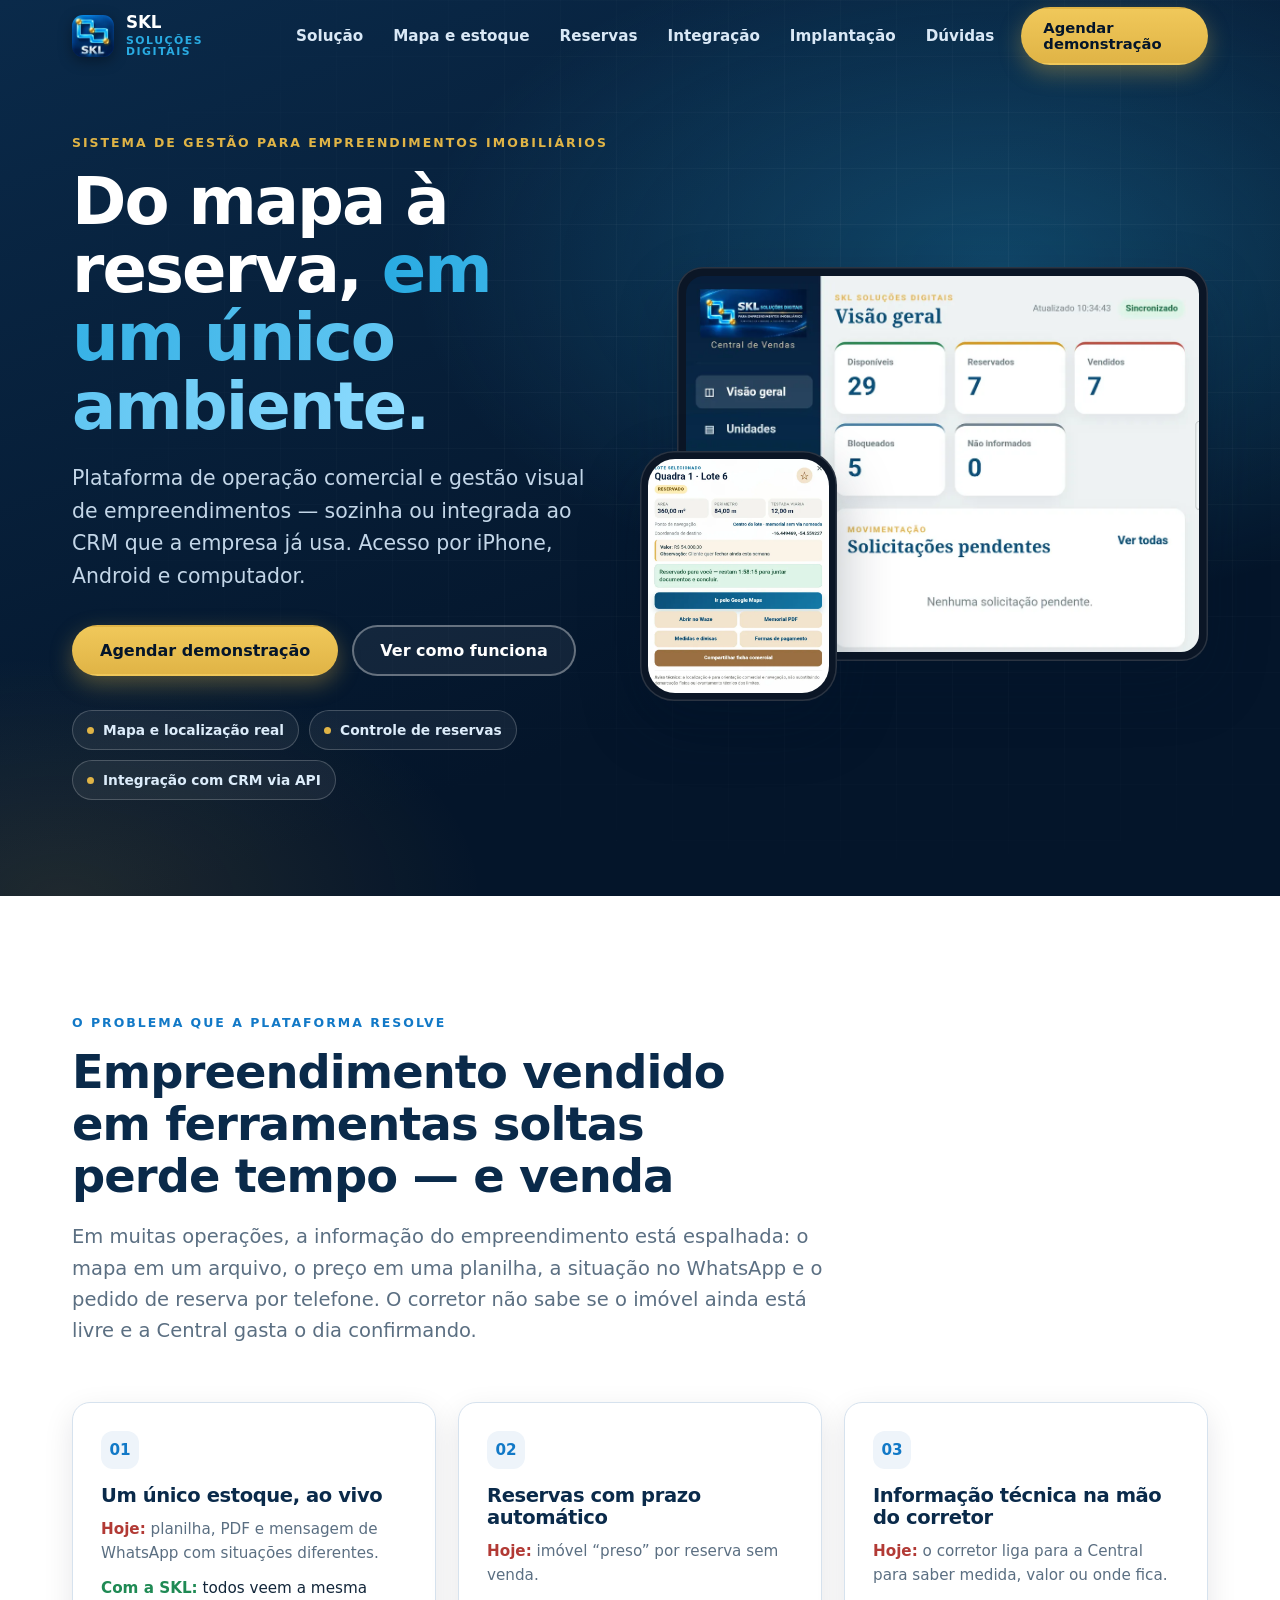
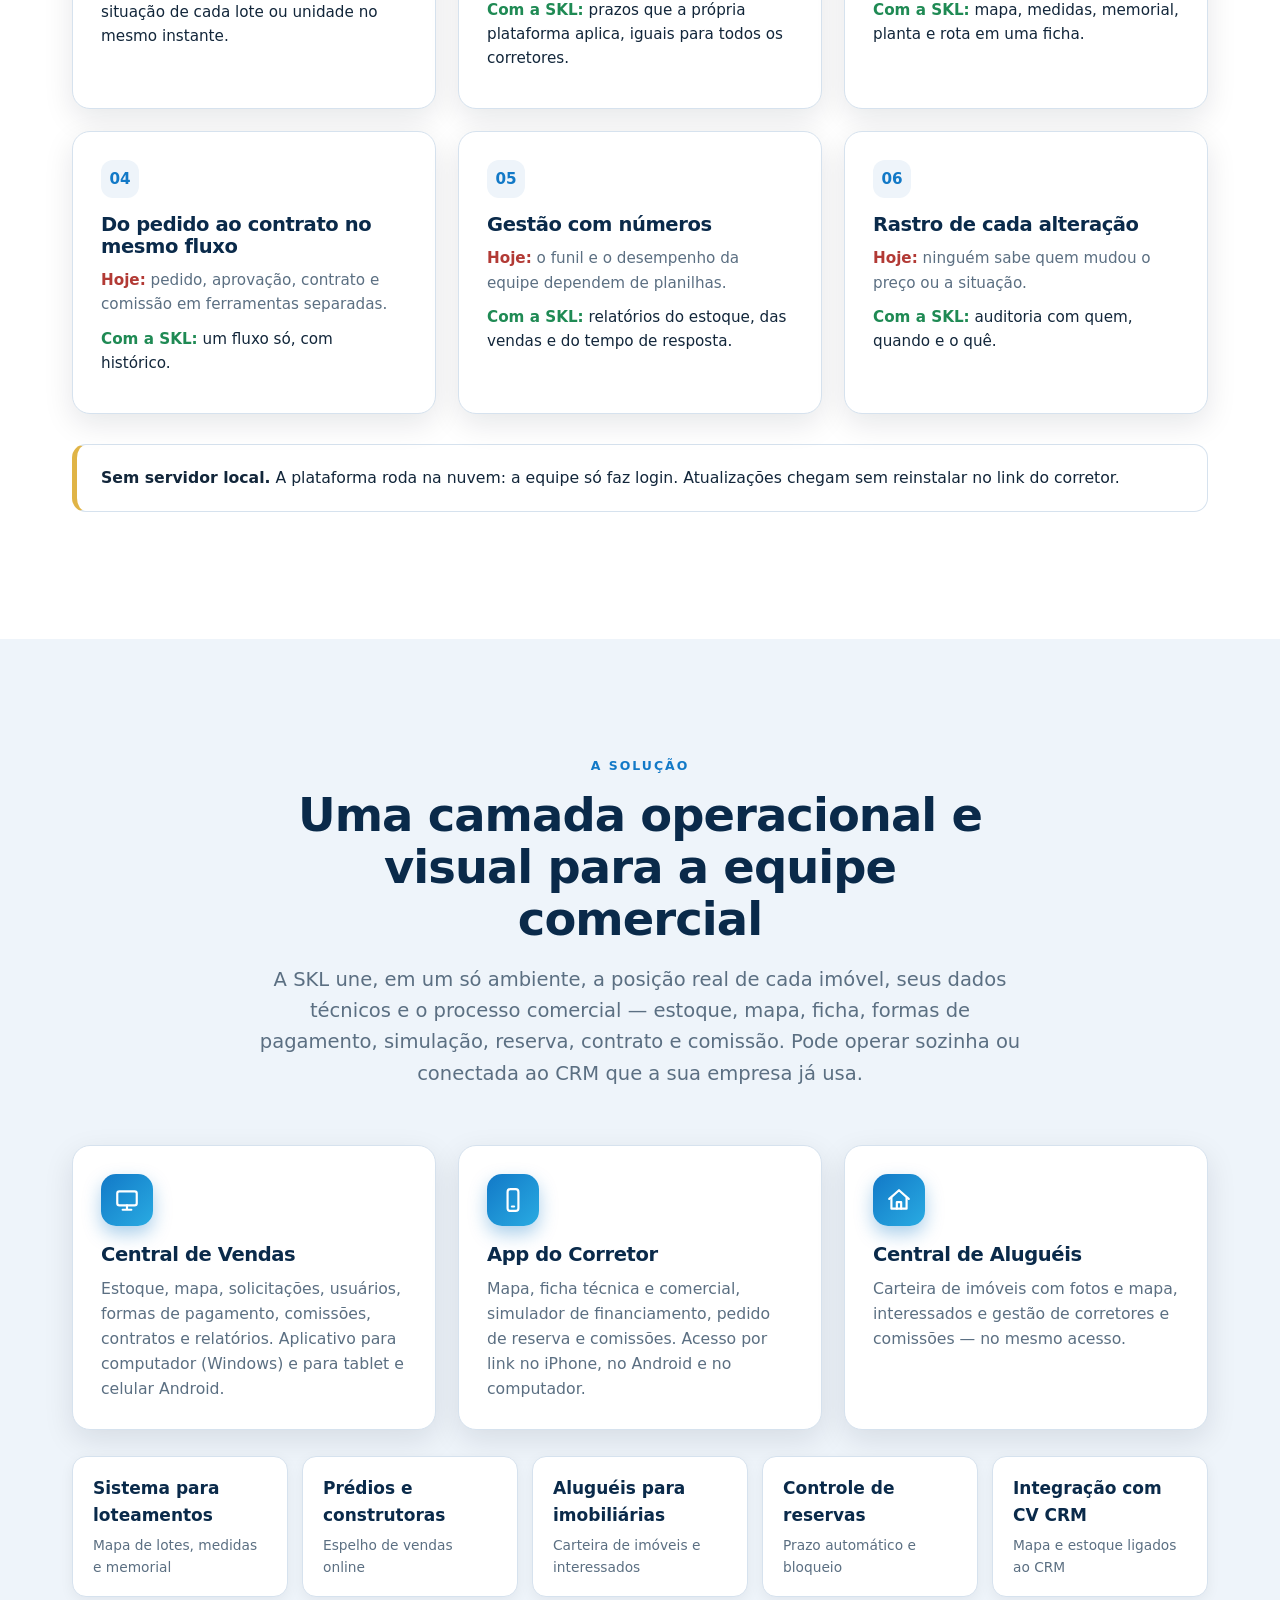
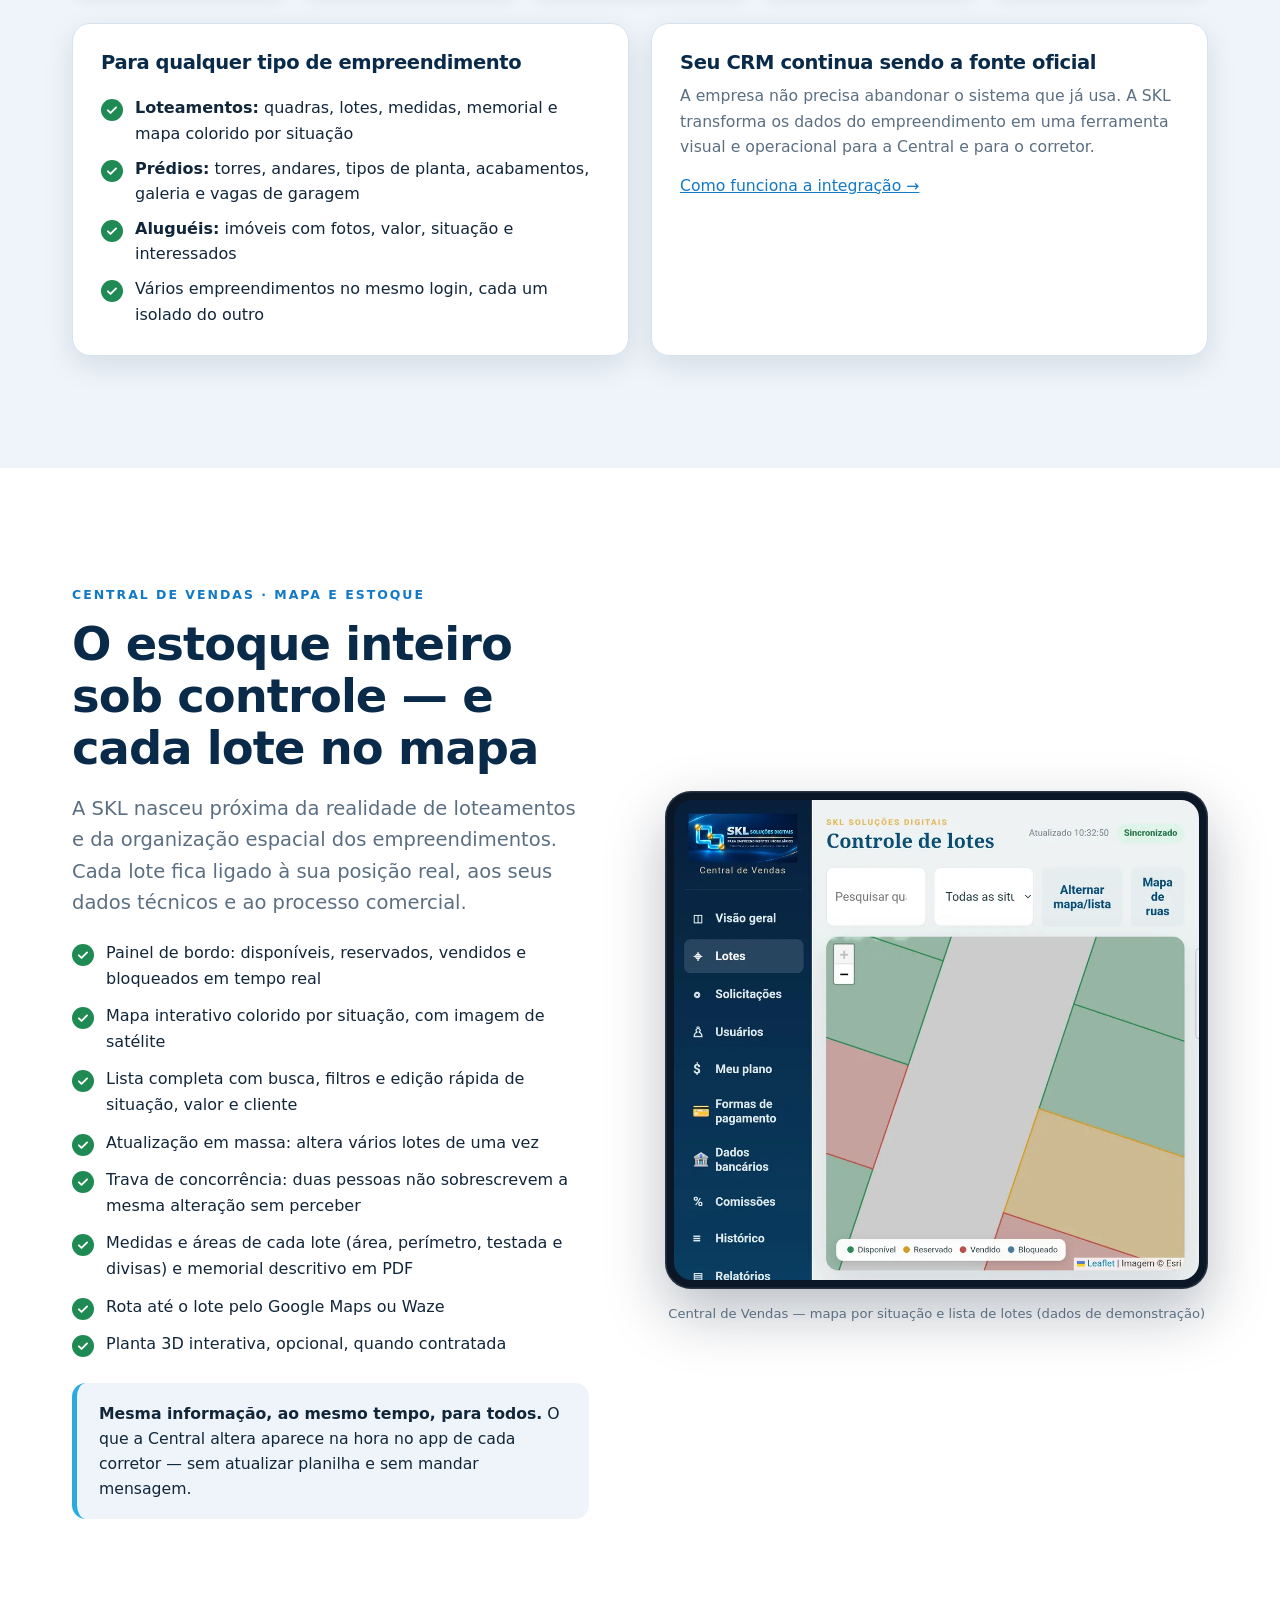
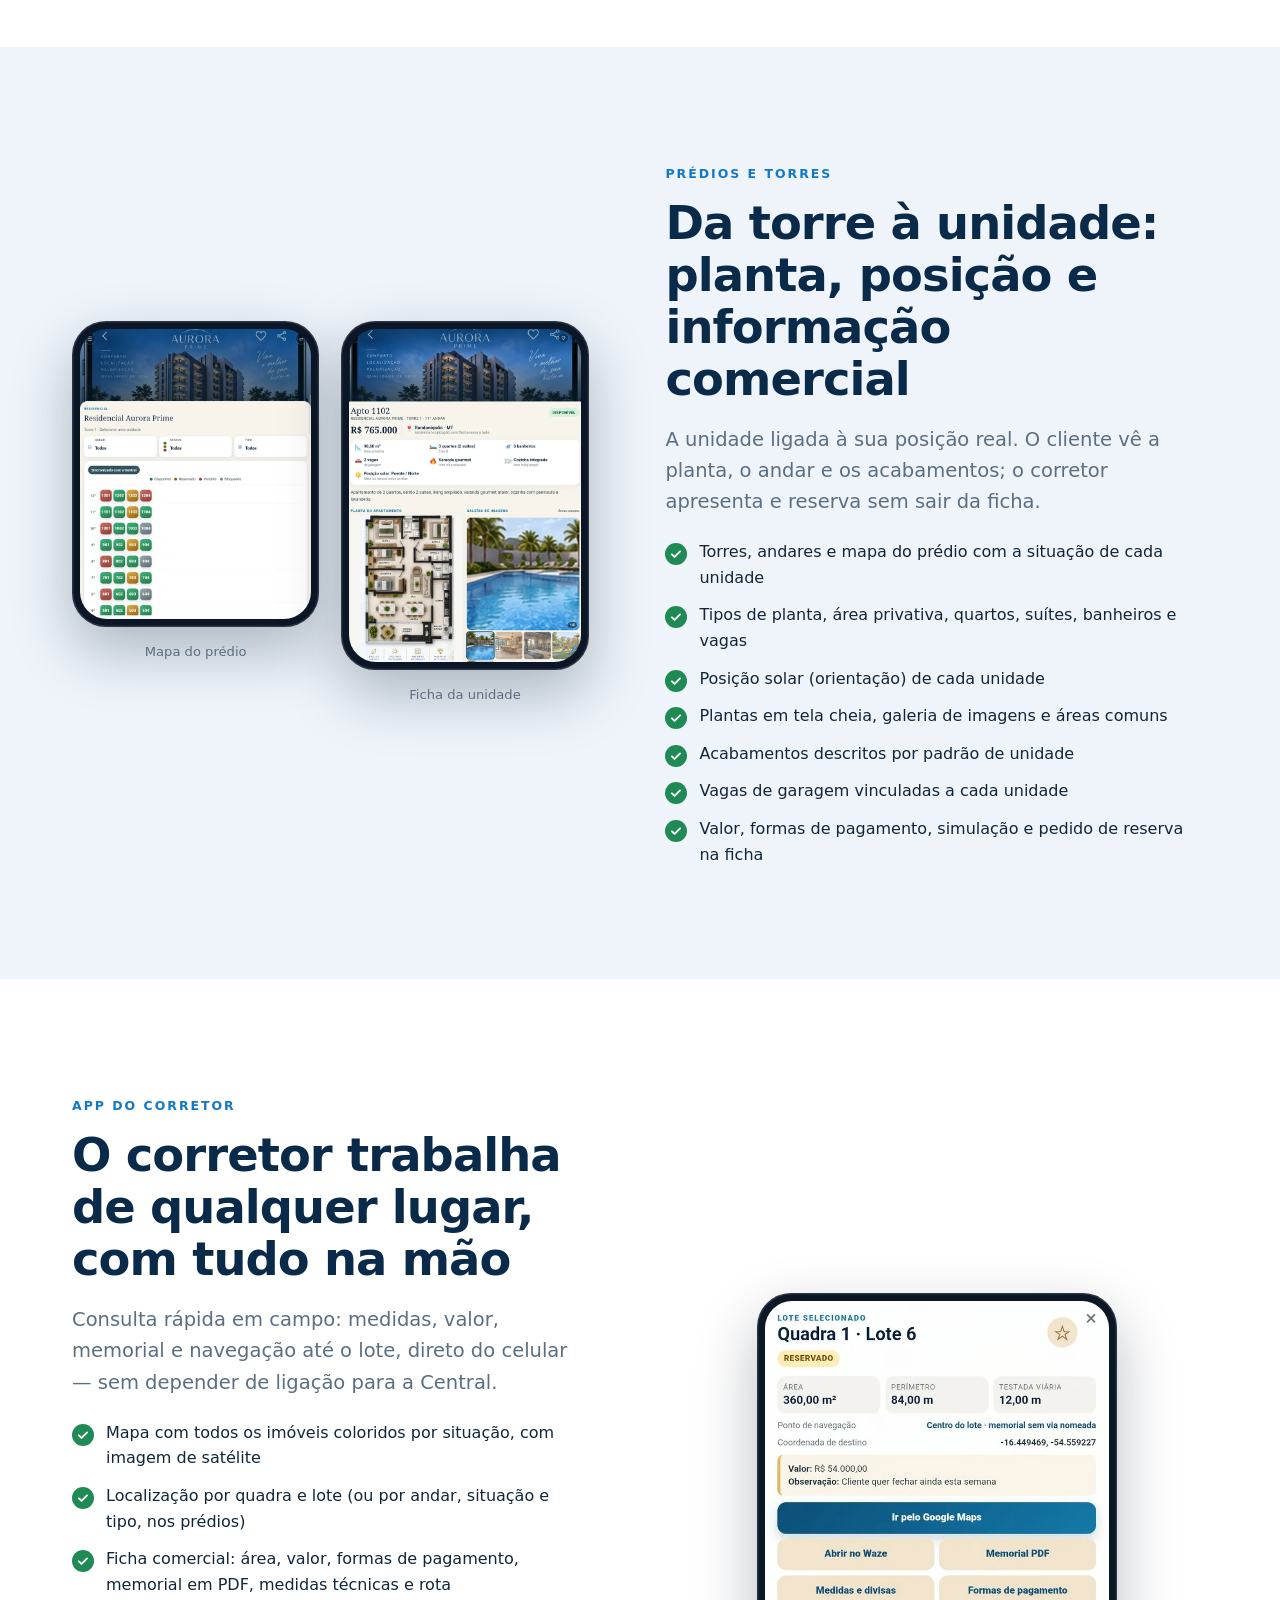
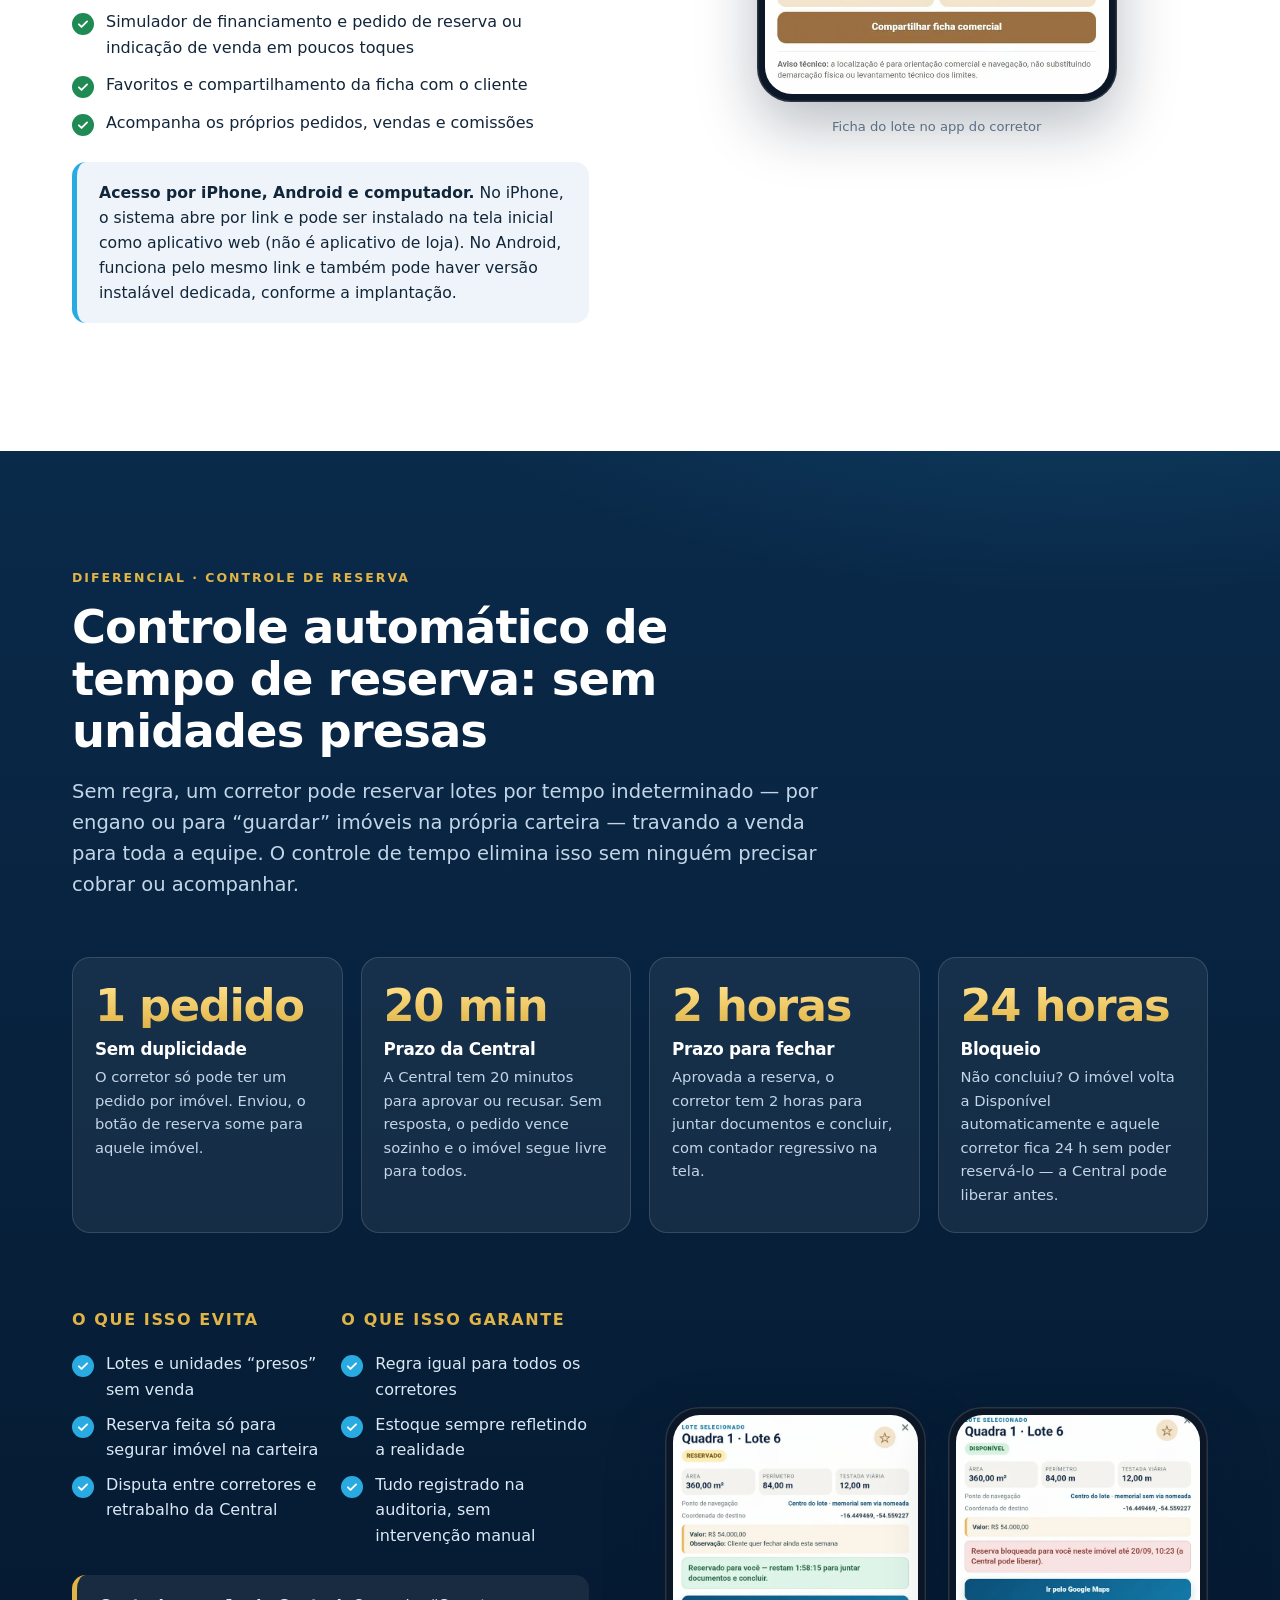
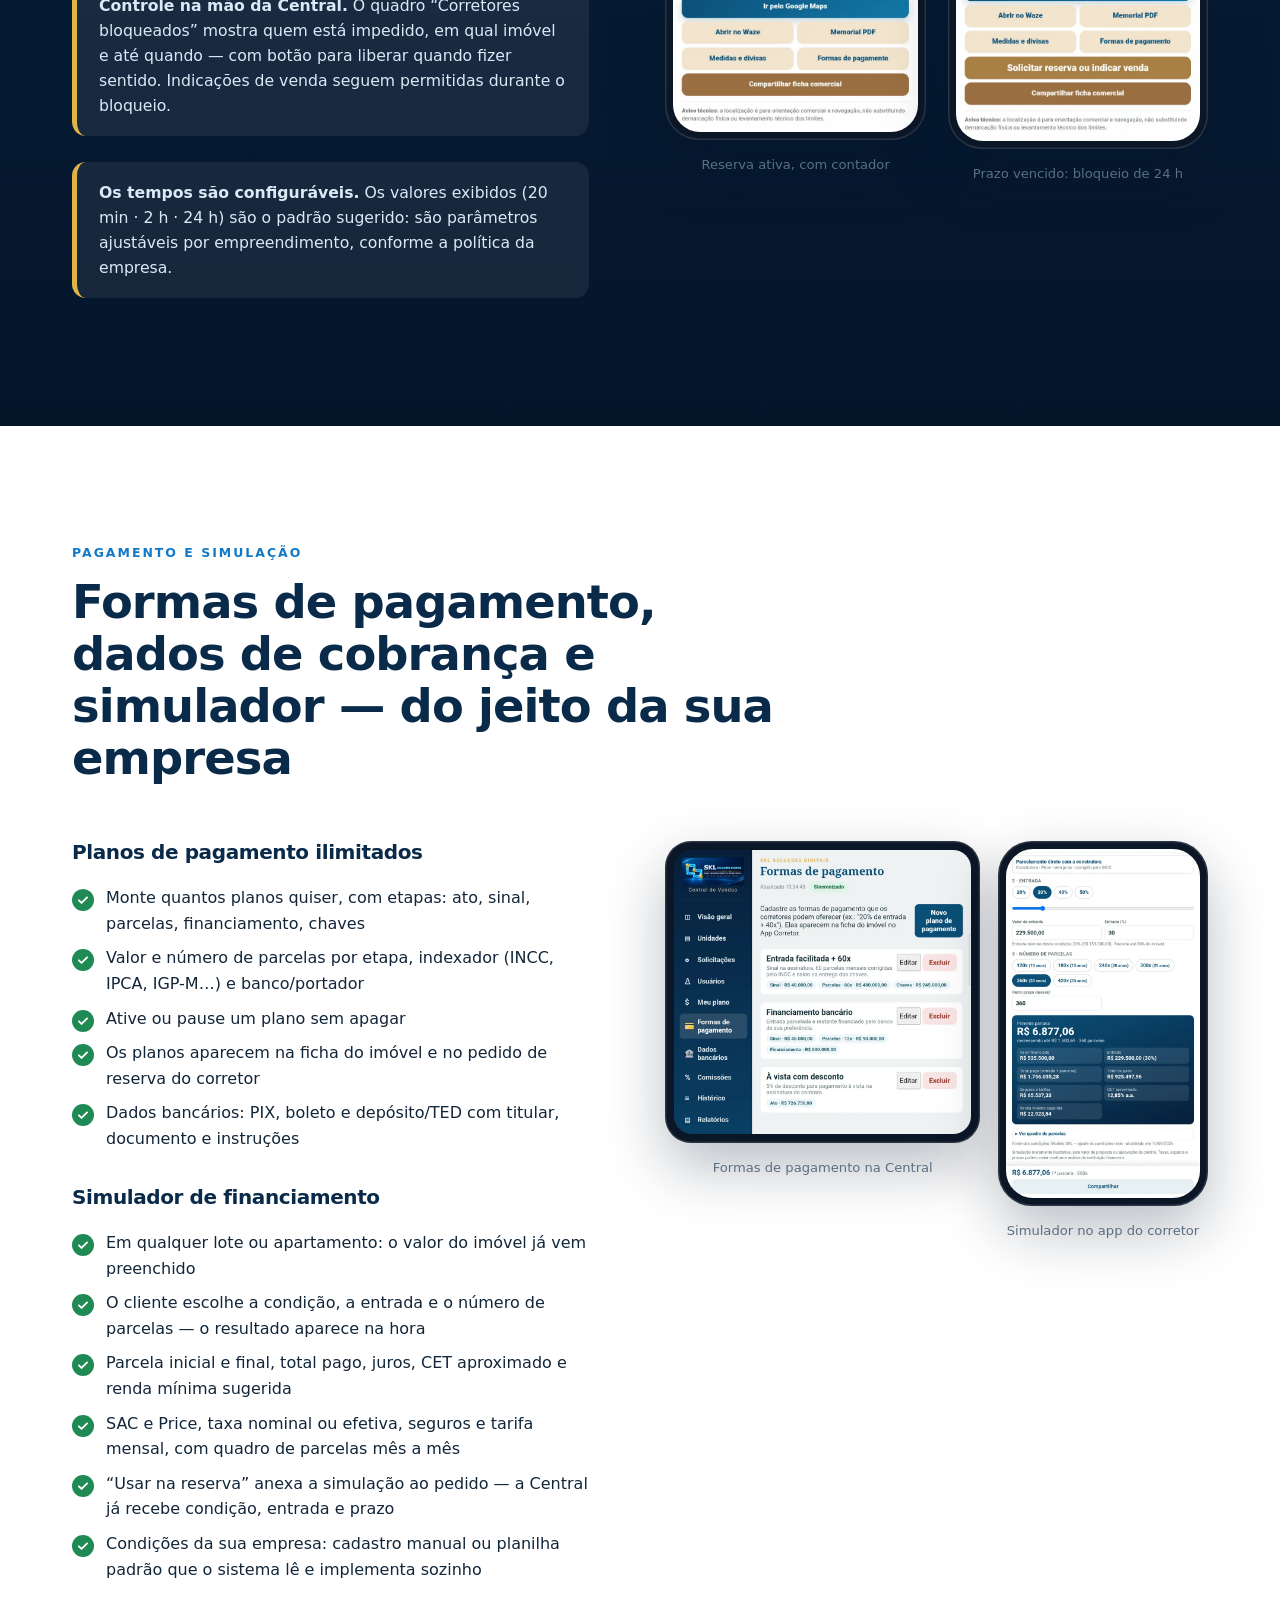
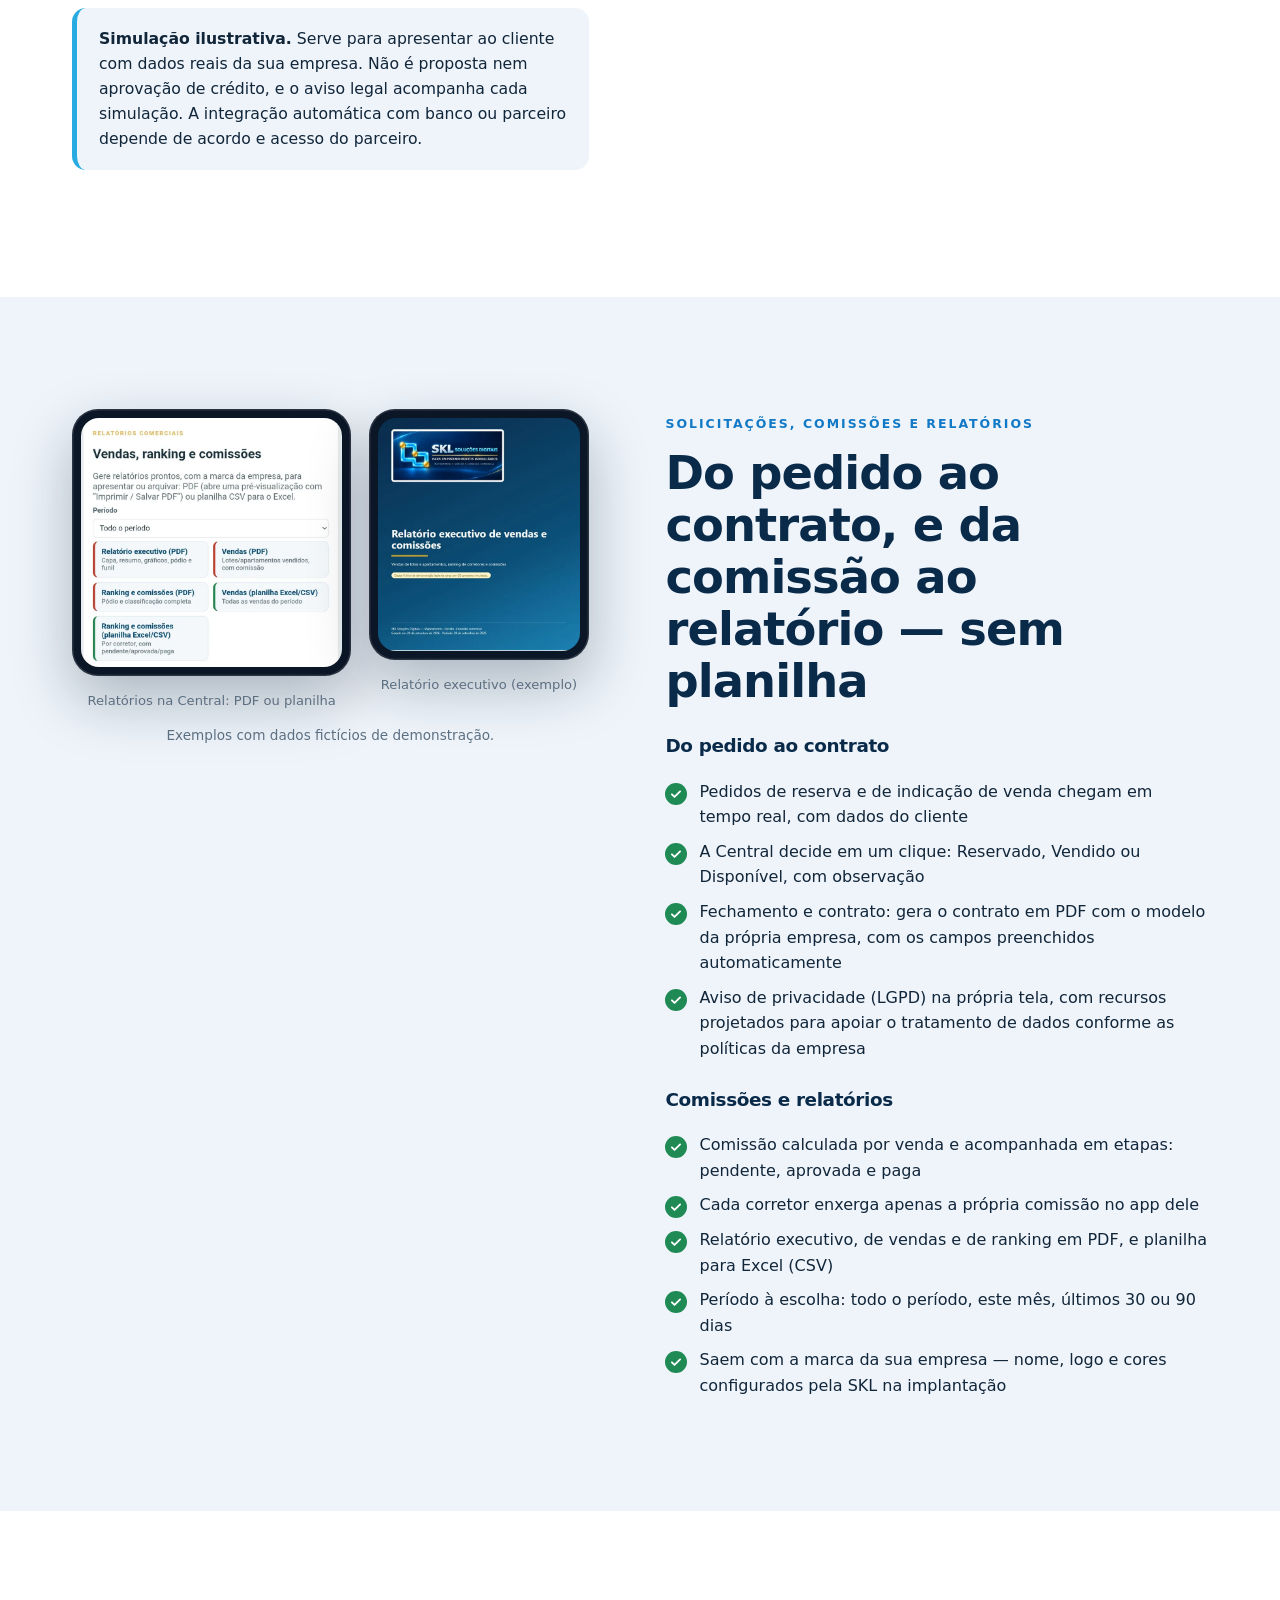
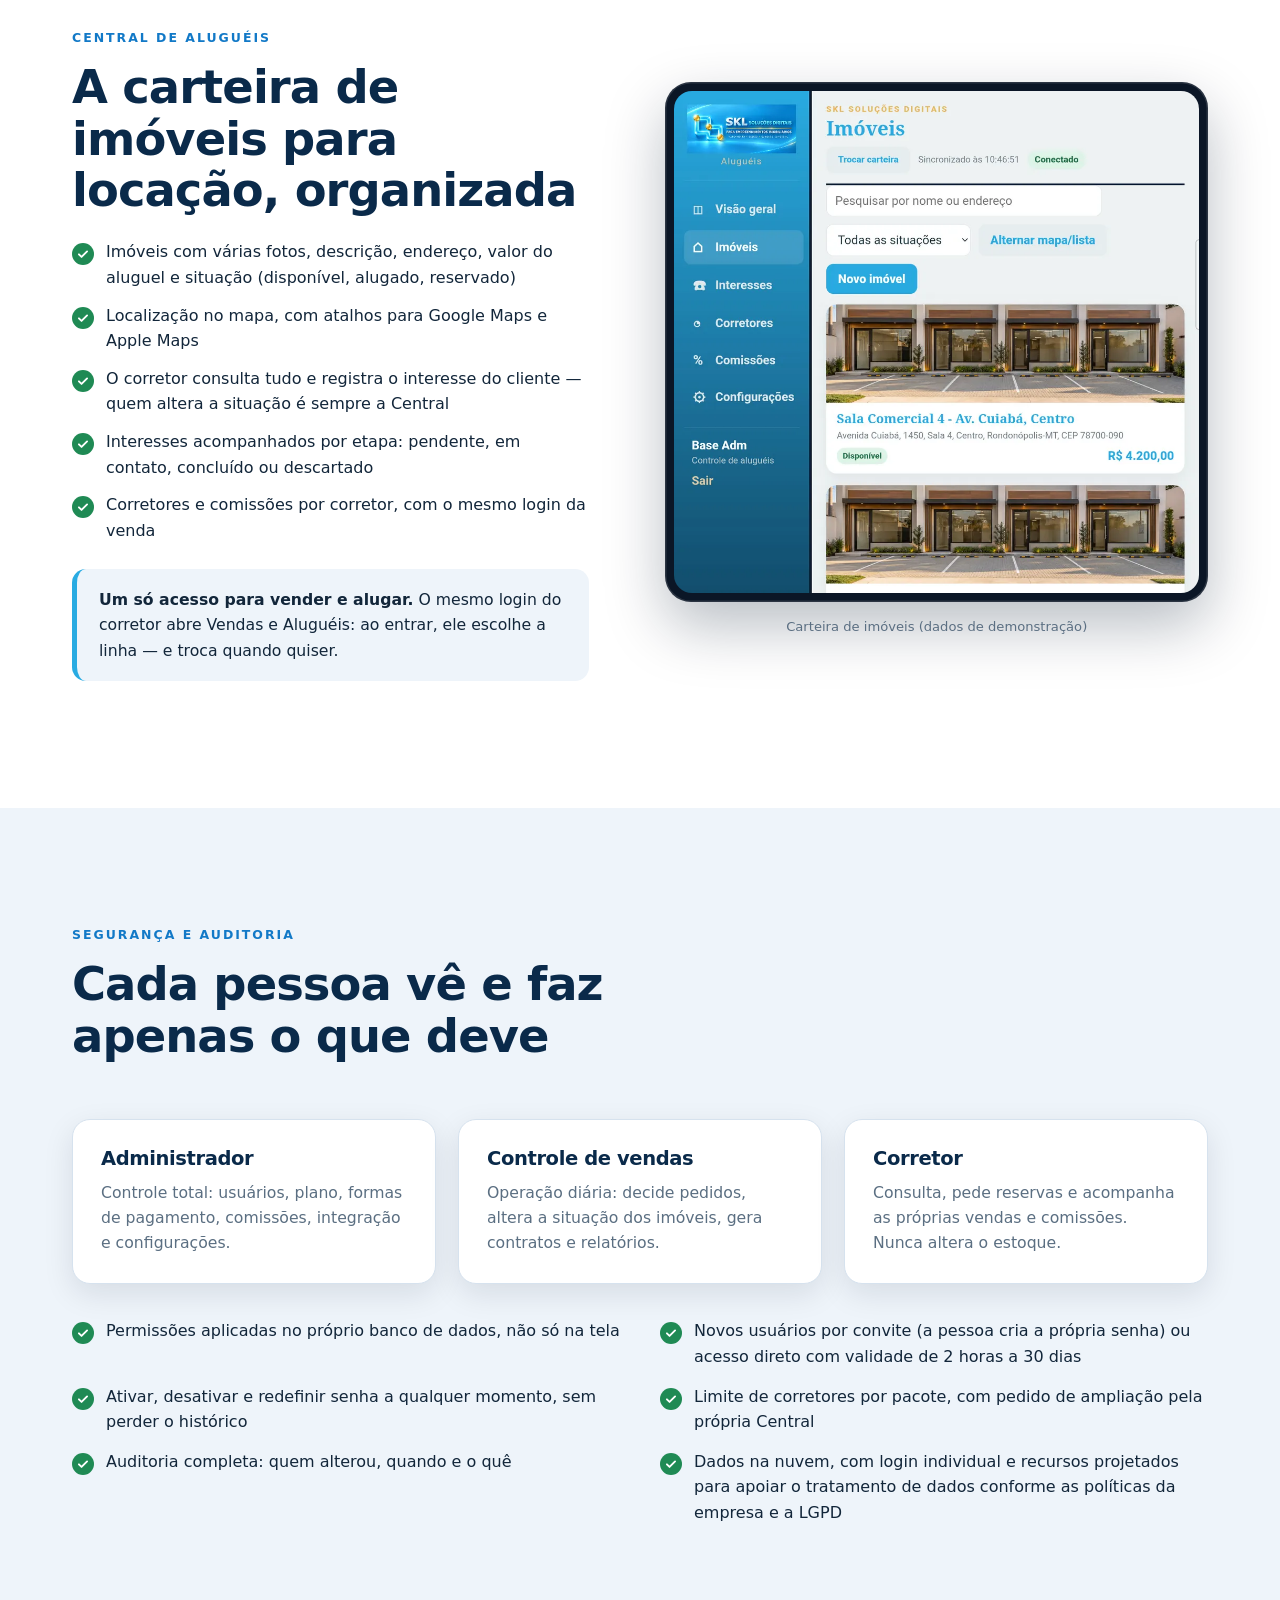
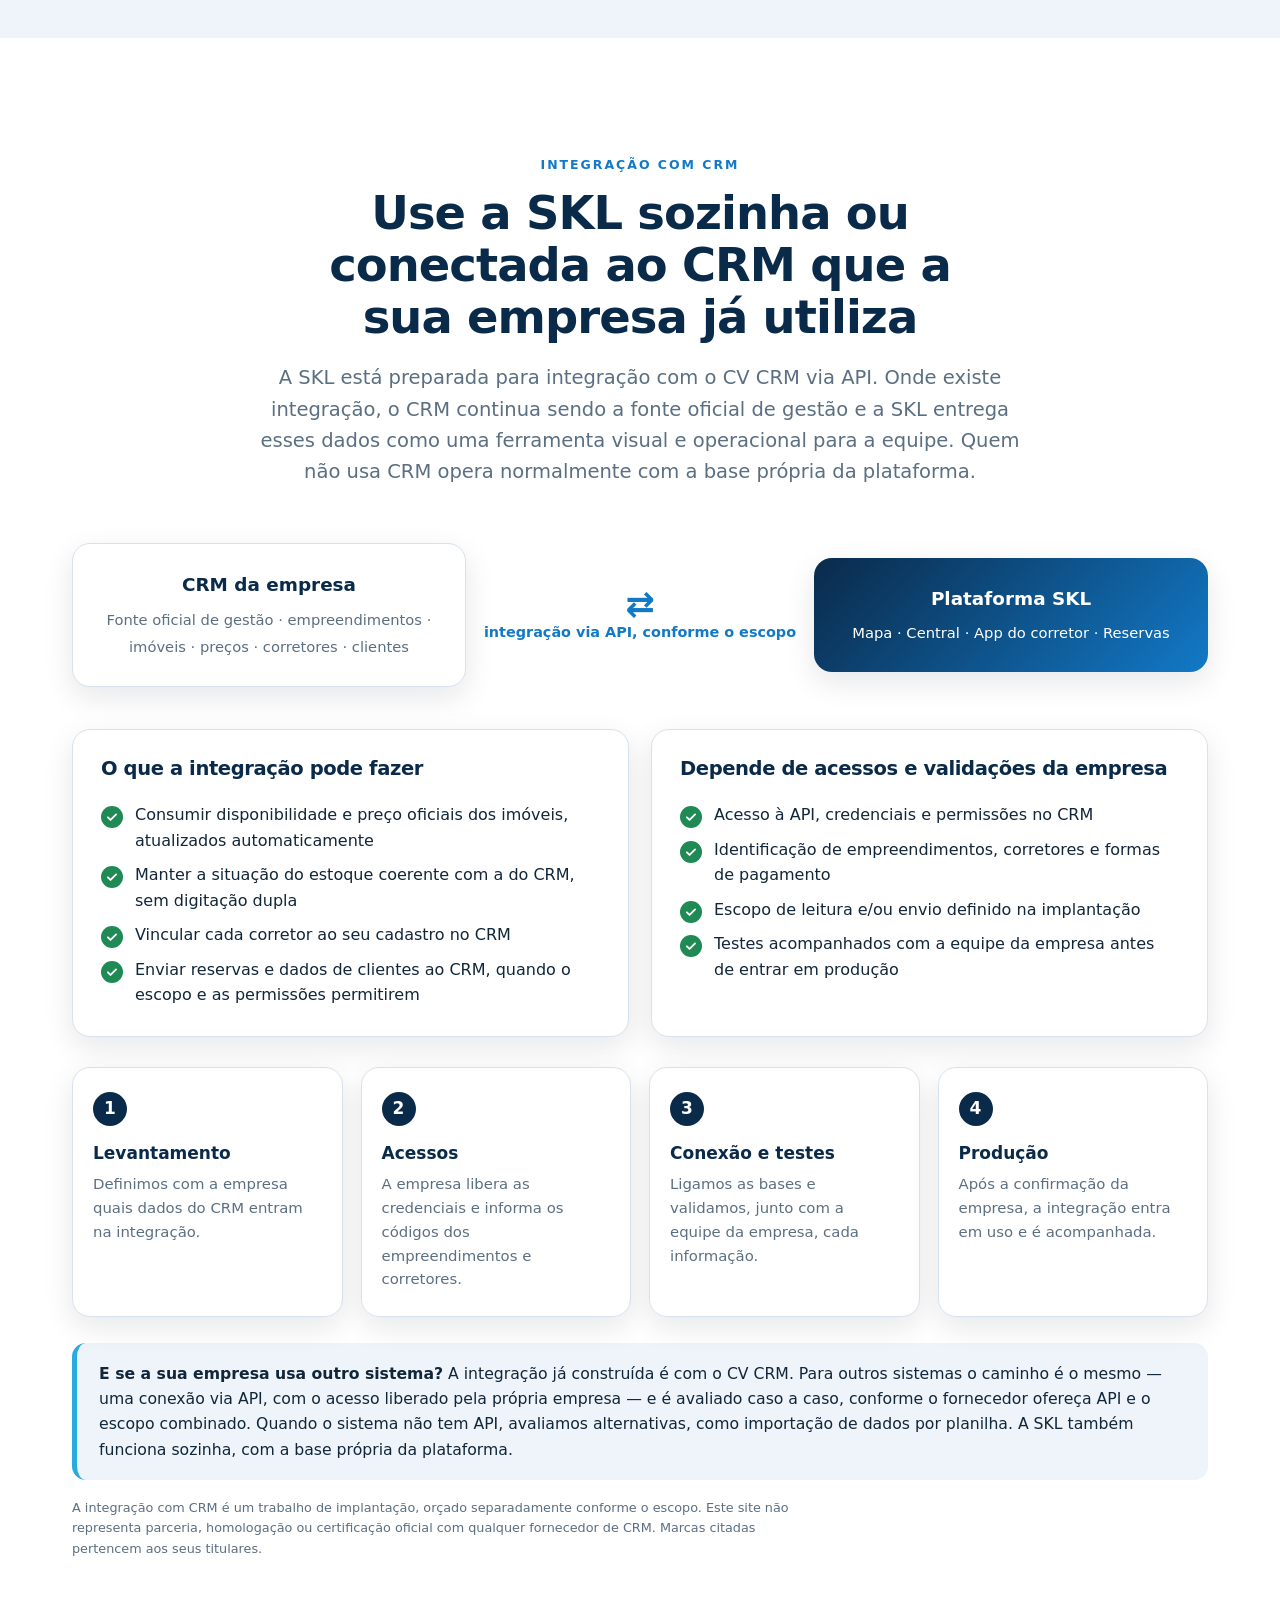
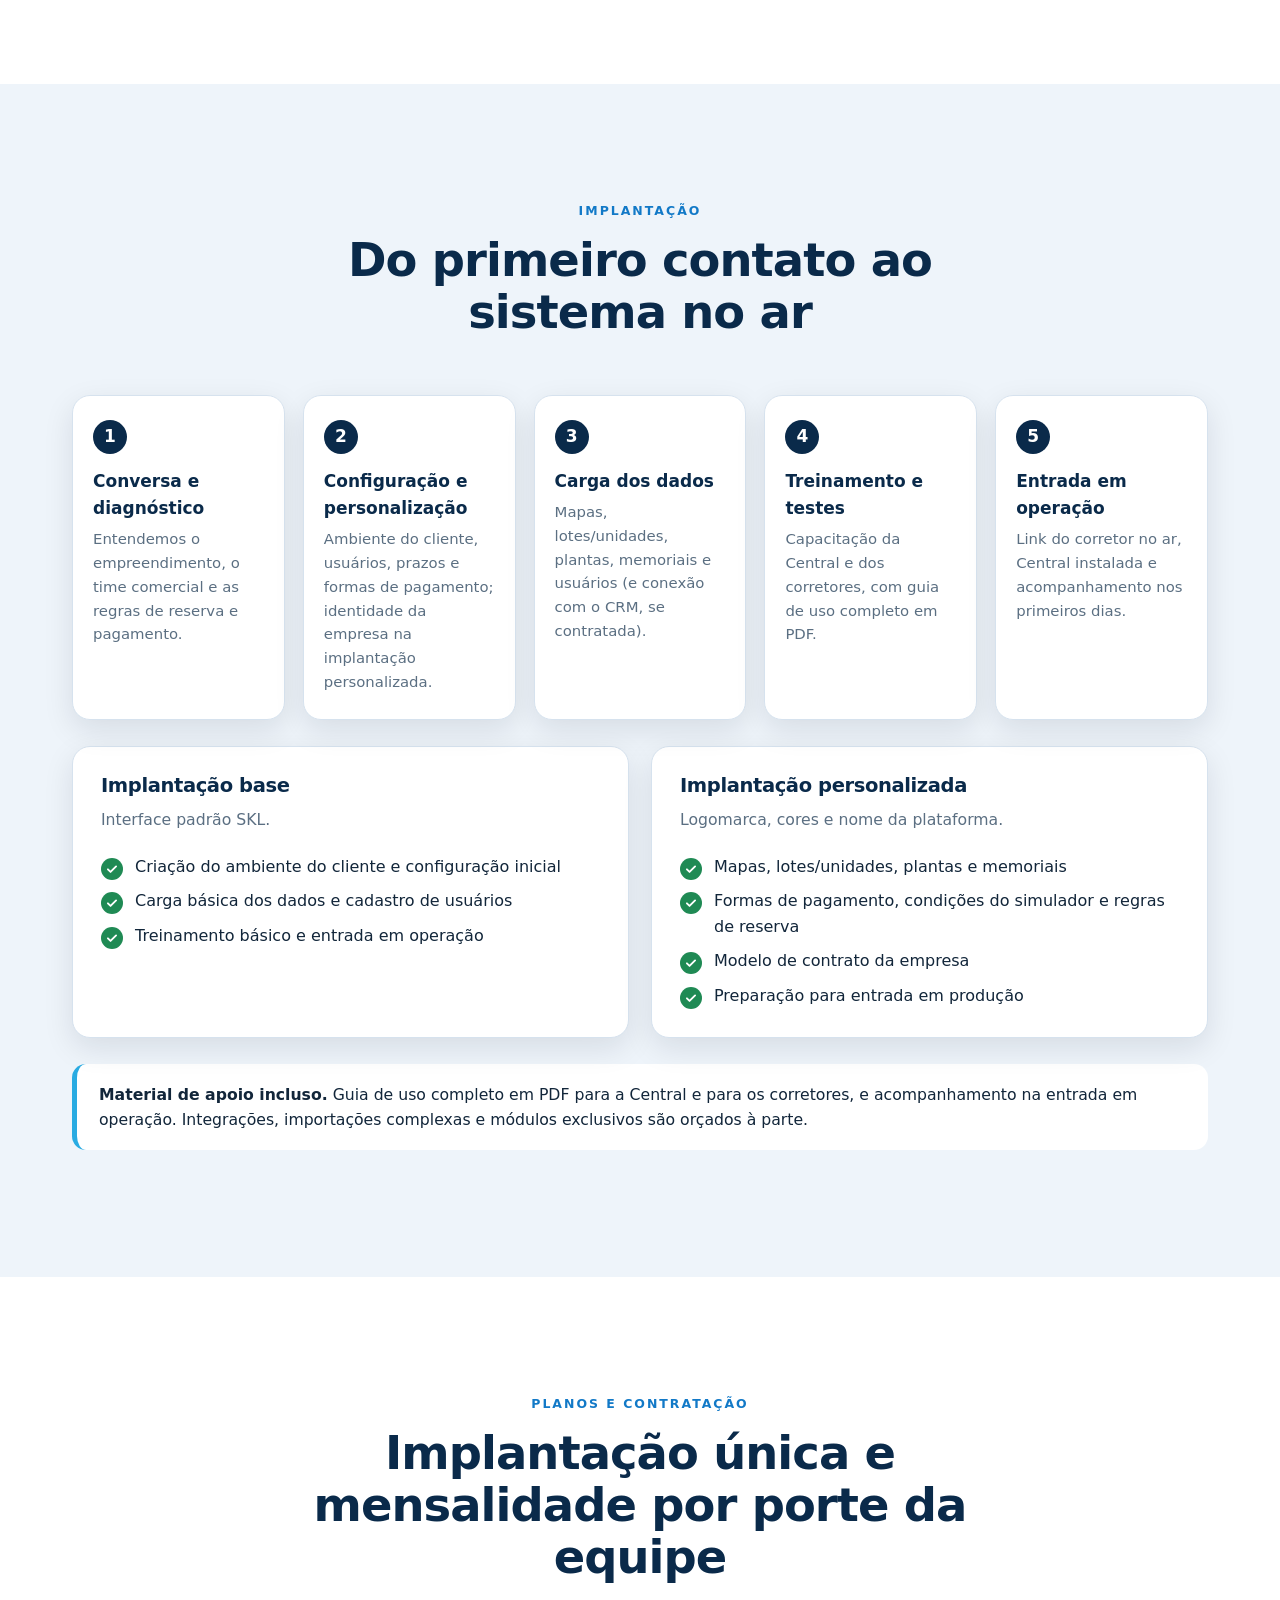
==== index.html @ 7ca4c24e "Site institucional SKL Soluções Digitais - versão inicial Co-Authored-By: Claude Sonnet 5 <noreply@a" ====
<!doctype html>
<html lang="pt-BR">
<head>
<meta charset="utf-8">
<meta name="viewport" content="width=device-width, initial-scale=1">
<title>Sistema para loteamentos, prédios e aluguéis — SKL Soluções Digitais</title>
<meta name="description" content="Sistema de gestão para loteamentos, prédios e aluguéis: mapa real, estoque ao vivo, reservas com prazo automático e integração com CRM via API.">
<meta name="theme-color" content="#04152a">
<link rel="canonical" href="https://sklgeosolucoes.com.br/">
<link rel="icon" type="image/png" sizes="32x32" href="assets/favicon-32.png">
<link rel="apple-touch-icon" href="assets/apple-touch-icon.png">
<meta property="og:type" content="website">
<meta property="og:locale" content="pt_BR">
<meta property="og:site_name" content="SKL Soluções Digitais">
<meta property="og:title" content="Sistema para loteamentos, prédios e aluguéis — SKL Soluções Digitais">
<meta property="og:description" content="Do mapa à reserva, em um único ambiente: mapa real, estoque ao vivo, reservas com prazo automático e integração com CRM via API.">
<meta property="og:url" content="https://sklgeosolucoes.com.br/">
<meta property="og:image" content="https://sklgeosolucoes.com.br/assets/og-image.jpg">
<meta name="twitter:card" content="summary_large_image">
<script>document.documentElement.className += ' js';</script>
<link rel="stylesheet" href="style.css">
<script type="application/ld+json">
{
  "@context": "https://schema.org",
  "@type": "ProfessionalService",
  "name": "SKL Soluções Digitais",
  "description": "Plataforma de operação comercial e gestão visual de empreendimentos imobiliários.",
  "url": "https://sklgeosolucoes.com.br/",
  "email": "contato@sklgeosolucoes.com.br",
  "telephone": "+55 66 99612-1567",
  "areaServed": "BR",
  "image": "https://sklgeosolucoes.com.br/assets/og-image.jpg"
}
</script>
<!--FAQ-LD--><script type="application/ld+json">{"@context":"https://schema.org","@type":"FAQPage","mainEntity":[{"@type":"Question","name":"Preciso instalar algo ou ter um servidor?","acceptedAnswer":{"@type":"Answer","text":"Não há servidor local: a plataforma roda na nuvem e a equipe só faz login. A Central de Vendas tem aplicativo para computador (Windows) e para tablet e celular Android. O corretor usa por link, no iPhone, no Android e no computador; no iPhone pode ser instalado na tela inicial como aplicativo web (não é aplicativo de loja)."}},{"@type":"Question","name":"Preciso abandonar o CRM que já uso?","acceptedAnswer":{"@type":"Answer","text":"Não. Onde existe integração, o CRM continua sendo a fonte oficial de gestão, e a SKL entrega esses dados como uma ferramenta visual e operacional. Quem não usa CRM opera normalmente com a base própria da plataforma."}},{"@type":"Question","name":"Funciona para loteamento, prédio e aluguel?","acceptedAnswer":{"@type":"Answer","text":"Sim, para os três. Loteamentos com quadras, lotes, medidas e memorial; prédios com torres, andares, plantas e acabamentos; e a Central de Aluguéis para imóveis de locação. Vários empreendimentos podem ficar no mesmo login, cada um isolado do outro."}},{"@type":"Question","name":"Como funciona o controle de reservas?","acceptedAnswer":{"@type":"Answer","text":"O corretor faz um pedido por imóvel; a Central tem 20 minutos para responder; aprovada, a reserva dura 2 horas para concluir a venda; se não concluir, o imóvel volta a Disponível e aquele corretor fica 24 horas sem reservá-lo. Esses tempos são o padrão sugerido e podem ser ajustados por empreendimento."}},{"@type":"Question","name":"Como ficam a segurança e a LGPD?","acceptedAnswer":{"@type":"Answer","text":"Cada pessoa tem login individual e permissões aplicadas no próprio banco de dados, e toda alteração fica na auditoria (quem, quando e o quê). Os recursos são projetados para apoiar o tratamento de dados conforme as políticas da empresa e a LGPD."}},{"@type":"Question","name":"Como é a contratação e a implantação?","acceptedAnswer":{"@type":"Answer","text":"Começa com uma conversa e uma demonstração ao vivo. Depois vem a proposta, a configuração do ambiente, a carga dos dados, o treinamento da Central e dos corretores e o acompanhamento nos primeiros dias em operação."}},{"@type":"Question","name":"Posso ver funcionando antes de decidir?","acceptedAnswer":{"@type":"Answer","text":"Sim. Agendamos uma demonstração ao vivo, com o aplicativo em funcionamento, e você recebe uma proposta sob medida para a sua operação."}}]}</script><!--/FAQ-LD-->
</head>
<body>
<a class="skip" href="#conteudo">Ir para o conteúdo</a>

<header class="site-header" id="topo">
  <div class="wrap nav">
    <a class="brand" href="#topo" aria-label="SKL Soluções Digitais — início">
      <img src="assets/logo.webp" width="42" height="42" alt="">
      <span>SKL<small>Soluções Digitais</small></span>
    </a>
    <button class="burger" type="button" aria-label="Abrir menu" aria-expanded="false" aria-controls="menu"><span></span></button>
    <nav class="menu" id="menu" aria-label="Principal">
      <a href="#solucao">Solução</a>
      <a href="#estoque">Mapa e estoque</a>
      <a href="#reservas">Reservas</a>
      <a href="#integracao">Integração</a>
      <a href="#implantacao">Implantação</a>
      <a href="#faq">Dúvidas</a>
      <a class="btn btn--primary btn--sm" href="#contato">Agendar demonstração</a>
    </nav>
  </div>
</header>

<main id="conteudo">

<!-- HERO -->
<section class="hero">
  <div class="wrap hero-grid">
    <div>
      <span class="eyebrow">Sistema de gestão para empreendimentos imobiliários</span>
      <h1>Do mapa à reserva, <em>em um único ambiente.</em></h1>
      <p class="sub">Plataforma de operação comercial e gestão visual de empreendimentos — sozinha ou integrada ao CRM que a empresa já usa. Acesso por iPhone, Android e computador.</p>
      <div class="cta-row">
        <a class="btn btn--primary" href="https://wa.me/5566996121567?text=Ol%C3%A1%21%20Quero%20agendar%20uma%20demonstra%C3%A7%C3%A3o%20da%20plataforma%20SKL." target="_blank" rel="noopener">Agendar demonstração</a>
        <a class="btn btn--ghost" href="#solucao">Ver como funciona</a>
      </div>
      <div class="chips" aria-label="Destaques">
        <span class="chip">Mapa e localização real</span>
        <span class="chip">Controle de reservas</span>
        <span class="chip">Integração com CRM via API</span>
      </div>
    </div>
    <div class="hero-visual">
      <figure class="tablet device" style="margin:0">
        <img src="assets/central-visao.webp" width="1100" height="807" fetchpriority="high" alt="Central de Vendas: painel com a quantidade de unidades disponíveis, reservadas, vendidas e bloqueadas">
      </figure>
      <figure class="phone device" style="margin:0">
        <img src="assets/app-reserva.webp" width="640" height="830" alt="App do corretor: ficha do lote com contador regressivo de 2 horas para concluir a reserva">
      </figure>
    </div>
  </div>
</section>

<!-- PROBLEMA -->
<section class="section" id="problema">
  <div class="wrap">
    <div class="head">
      <span class="eyebrow">O problema que a plataforma resolve</span>
      <h2>Empreendimento vendido em ferramentas soltas perde tempo — e venda</h2>
      <p class="lead">Em muitas operações, a informação do empreendimento está espalhada: o mapa em um arquivo, o preço em uma planilha, a situação no WhatsApp e o pedido de reserva por telefone. O corretor não sabe se o imóvel ainda está livre e a Central gasta o dia confirmando.</p>
    </div>
    <div class="grid grid--3 problem">
      <article class="card reveal"><span class="num">01</span><h3>Um único estoque, ao vivo</h3>
        <p class="hoje"><b>Hoje:</b> planilha, PDF e mensagem de WhatsApp com situações diferentes.</p>
        <p class="com"><b>Com a SKL:</b> todos veem a mesma situação de cada lote ou unidade no mesmo instante.</p></article>
      <article class="card reveal"><span class="num">02</span><h3>Reservas com prazo automático</h3>
        <p class="hoje"><b>Hoje:</b> imóvel “preso” por reserva sem venda.</p>
        <p class="com"><b>Com a SKL:</b> prazos que a própria plataforma aplica, iguais para todos os corretores.</p></article>
      <article class="card reveal"><span class="num">03</span><h3>Informação técnica na mão do corretor</h3>
        <p class="hoje"><b>Hoje:</b> o corretor liga para a Central para saber medida, valor ou onde fica.</p>
        <p class="com"><b>Com a SKL:</b> mapa, medidas, memorial, planta e rota em uma ficha.</p></article>
      <article class="card reveal"><span class="num">04</span><h3>Do pedido ao contrato no mesmo fluxo</h3>
        <p class="hoje"><b>Hoje:</b> pedido, aprovação, contrato e comissão em ferramentas separadas.</p>
        <p class="com"><b>Com a SKL:</b> um fluxo só, com histórico.</p></article>
      <article class="card reveal"><span class="num">05</span><h3>Gestão com números</h3>
        <p class="hoje"><b>Hoje:</b> o funil e o desempenho da equipe dependem de planilhas.</p>
        <p class="com"><b>Com a SKL:</b> relatórios do estoque, das vendas e do tempo de resposta.</p></article>
      <article class="card reveal"><span class="num">06</span><h3>Rastro de cada alteração</h3>
        <p class="hoje"><b>Hoje:</b> ninguém sabe quem mudou o preço ou a situação.</p>
        <p class="com"><b>Com a SKL:</b> auditoria com quem, quando e o quê.</p></article>
    </div>
    <p class="note"><b>Sem servidor local.</b> A plataforma roda na nuvem: a equipe só faz login. Atualizações chegam sem reinstalar no link do corretor.</p>
  </div>
</section>

<!-- SOLUÇÃO -->
<section class="section section--soft" id="solucao">
  <div class="wrap">
    <div class="head head--center">
      <span class="eyebrow">A solução</span>
      <h2>Uma camada operacional e visual para a equipe comercial</h2>
      <p class="lead">A SKL une, em um só ambiente, a posição real de cada imóvel, seus dados técnicos e o processo comercial — estoque, mapa, ficha, formas de pagamento, simulação, reserva, contrato e comissão. Pode operar sozinha ou conectada ao CRM que a sua empresa já usa.</p>
    </div>
    <div class="grid grid--3 product">
      <article class="card reveal">
        <div class="icon"><svg viewBox="0 0 24 24" aria-hidden="true"><rect x="3" y="4" width="18" height="13" rx="2"/><path d="M8 21h8M12 17v4"/></svg></div>
        <h3>Central de Vendas</h3>
        <p>Estoque, mapa, solicitações, usuários, formas de pagamento, comissões, contratos e relatórios. Aplicativo para computador (Windows) e para tablet e celular Android.</p>
      </article>
      <article class="card reveal">
        <div class="icon"><svg viewBox="0 0 24 24" aria-hidden="true"><rect x="7" y="2" width="10" height="20" rx="2.5"/><path d="M11 18h2"/></svg></div>
        <h3>App do Corretor</h3>
        <p>Mapa, ficha técnica e comercial, simulador de financiamento, pedido de reserva e comissões. Acesso por link no iPhone, no Android e no computador.</p>
      </article>
      <article class="card reveal">
        <div class="icon"><svg viewBox="0 0 24 24" aria-hidden="true"><path d="M3 11l9-8 9 8"/><path d="M5 10v10h14V10"/><path d="M10 20v-6h4v6"/></svg></div>
        <h3>Central de Aluguéis</h3>
        <p>Carteira de imóveis com fotos e mapa, interessados e gestão de corretores e comissões — no mesmo acesso.</p>
      </article>
    </div>
    <nav class="link-cards" aria-label="Soluções por assunto">
      <a href="sistema-para-loteamentos.html">Sistema para loteamentos<small>Mapa de lotes, medidas e memorial</small></a>
      <a href="sistema-para-predios-e-construtoras.html">Prédios e construtoras<small>Espelho de vendas online</small></a>
      <a href="sistema-de-alugueis-para-imobiliarias.html">Aluguéis para imobiliárias<small>Carteira de imóveis e interessados</small></a>
      <a href="controle-de-reservas-de-lotes-e-unidades.html">Controle de reservas<small>Prazo automático e bloqueio</small></a>
      <a href="integracao-cv-crm.html">Integração com CV CRM<small>Mapa e estoque ligados ao CRM</small></a>
    </nav>
    <div class="grid grid--2" style="margin-top:26px">
      <div class="card reveal">
        <h3>Para qualquer tipo de empreendimento</h3>
        <ul class="checks checks--tight">
          <li><b>Loteamentos:</b> quadras, lotes, medidas, memorial e mapa colorido por situação</li>
          <li><b>Prédios:</b> torres, andares, tipos de planta, acabamentos, galeria e vagas de garagem</li>
          <li><b>Aluguéis:</b> imóveis com fotos, valor, situação e interessados</li>
          <li>Vários empreendimentos no mesmo login, cada um isolado do outro</li>
        </ul>
      </div>
      <div class="card reveal">
        <h3>Seu CRM continua sendo a fonte oficial</h3>
        <p>A empresa não precisa abandonar o sistema que já usa. A SKL transforma os dados do empreendimento em uma ferramenta visual e operacional para a Central e para o corretor.</p>
        <p style="margin-top:14px"><a href="#integracao">Como funciona a integração →</a></p>
      </div>
    </div>
  </div>
</section>

<!-- MAPA E ESTOQUE -->
<section class="section" id="estoque">
  <div class="wrap split">
    <div>
      <span class="eyebrow">Central de Vendas · mapa e estoque</span>
      <h2>O estoque inteiro sob controle — e cada lote no mapa</h2>
      <p class="lead">A SKL nasceu próxima da realidade de loteamentos e da organização espacial dos empreendimentos. Cada lote fica ligado à sua posição real, aos seus dados técnicos e ao processo comercial.</p>
      <ul class="checks">
        <li>Painel de bordo: disponíveis, reservados, vendidos e bloqueados em tempo real</li>
        <li>Mapa interativo colorido por situação, com imagem de satélite</li>
        <li>Lista completa com busca, filtros e edição rápida de situação, valor e cliente</li>
        <li>Atualização em massa: altera vários lotes de uma vez</li>
        <li>Trava de concorrência: duas pessoas não sobrescrevem a mesma alteração sem perceber</li>
        <li>Medidas e áreas de cada lote (área, perímetro, testada e divisas) e memorial descritivo em PDF</li>
        <li>Rota até o lote pelo Google Maps ou Waze</li>
        <li>Planta 3D interativa, opcional, quando contratada</li>
      </ul>
      <p class="callout"><b>Mesma informação, ao mesmo tempo, para todos.</b> O que a Central altera aparece na hora no app de cada corretor — sem atualizar planilha e sem mandar mensagem.</p>
    </div>
    <div class="split-media reveal">
      <figure class="shot shot--tablet">
        <div class="device"><img src="assets/central-lotes.webp" width="1000" height="917" loading="lazy" decoding="async" alt="Central de Vendas: controle de lotes com mapa colorido por situação e lista com quadra, lote, área, situação e valor"></div>
        <figcaption>Central de Vendas — mapa por situação e lista de lotes (dados de demonstração)</figcaption>
      </figure>
    </div>
  </div>
</section>

<!-- PRÉDIOS -->
<section class="section section--soft" id="predios">
  <div class="wrap split split--rev">
    <div>
      <span class="eyebrow">Prédios e torres</span>
      <h2>Da torre à unidade: planta, posição e informação comercial</h2>
      <p class="lead">A unidade ligada à sua posição real. O cliente vê a planta, o andar e os acabamentos; o corretor apresenta e reserva sem sair da ficha.</p>
      <ul class="checks">
        <li>Torres, andares e mapa do prédio com a situação de cada unidade</li>
        <li>Tipos de planta, área privativa, quartos, suítes, banheiros e vagas</li>
        <li>Posição solar (orientação) de cada unidade</li>
        <li>Plantas em tela cheia, galeria de imagens e áreas comuns</li>
        <li>Acabamentos descritos por padrão de unidade</li>
        <li>Vagas de garagem vinculadas a cada unidade</li>
        <li>Valor, formas de pagamento, simulação e pedido de reserva na ficha</li>
      </ul>
    </div>
    <div class="split-media reveal">
      <div class="shots">
        <figure class="shot shot--phone"><div class="phone device"><img src="assets/app-predio.webp" width="720" height="900" loading="lazy" decoding="async" alt="App do corretor: mapa do prédio com os andares empilhados e cada unidade colorida por situação"></div><figcaption>Mapa do prédio</figcaption></figure>
        <figure class="shot shot--phone"><div class="phone device"><img src="assets/app-unidade.webp" width="720" height="1034" loading="lazy" decoding="async" alt="App do corretor: ficha do apartamento com valor, área, quartos, vagas, planta e galeria de imagens"></div><figcaption>Ficha da unidade</figcaption></figure>
      </div>
    </div>
  </div>
</section>

<!-- APP DO CORRETOR -->
<section class="section" id="corretor">
  <div class="wrap split">
    <div>
      <span class="eyebrow">App do Corretor</span>
      <h2>O corretor trabalha de qualquer lugar, com tudo na mão</h2>
      <p class="lead">Consulta rápida em campo: medidas, valor, memorial e navegação até o lote, direto do celular — sem depender de ligação para a Central.</p>
      <ul class="checks">
        <li>Mapa com todos os imóveis coloridos por situação, com imagem de satélite</li>
        <li>Localização por quadra e lote (ou por andar, situação e tipo, nos prédios)</li>
        <li>Ficha comercial: área, valor, formas de pagamento, memorial em PDF, medidas técnicas e rota</li>
        <li>Simulador de financiamento e pedido de reserva ou indicação de venda em poucos toques</li>
        <li>Favoritos e compartilhamento da ficha com o cliente</li>
        <li>Acompanha os próprios pedidos, vendas e comissões</li>
      </ul>
      <p class="callout"><b>Acesso por iPhone, Android e computador.</b> No iPhone, o sistema abre por link e pode ser instalado na tela inicial como aplicativo web (não é aplicativo de loja). No Android, funciona pelo mesmo link e também pode haver versão instalável dedicada, conforme a implantação.</p>
    </div>
    <div class="split-media reveal">
      <figure class="shot shot--phone" style="margin-inline:auto;max-width:360px">
        <div class="phone device"><img src="assets/app-ficha-lote.webp" width="640" height="732" loading="lazy" decoding="async" alt="App do corretor: ficha do lote com área, perímetro, testada, valor e botões para Google Maps, Waze, memorial e formas de pagamento"></div>
        <figcaption>Ficha do lote no app do corretor</figcaption>
      </figure>
    </div>
  </div>
</section>

<!-- RESERVAS -->
<section class="section section--dark" id="reservas">
  <div class="wrap">
    <div class="head">
      <span class="eyebrow">Diferencial · controle de reserva</span>
      <h2>Controle automático de tempo de reserva: sem unidades presas</h2>
      <p class="lead">Sem regra, um corretor pode reservar lotes por tempo indeterminado — por engano ou para “guardar” imóveis na própria carteira — travando a venda para toda a equipe. O controle de tempo elimina isso sem ninguém precisar cobrar ou acompanhar.</p>
    </div>
    <div class="steps4">
      <div class="step4 reveal"><span class="big">1 pedido</span><h3>Sem duplicidade</h3><p>O corretor só pode ter um pedido por imóvel. Enviou, o botão de reserva some para aquele imóvel.</p></div>
      <div class="step4 reveal"><span class="big">20 min</span><h3>Prazo da Central</h3><p>A Central tem 20 minutos para aprovar ou recusar. Sem resposta, o pedido vence sozinho e o imóvel segue livre para todos.</p></div>
      <div class="step4 reveal"><span class="big">2 horas</span><h3>Prazo para fechar</h3><p>Aprovada a reserva, o corretor tem 2 horas para juntar documentos e concluir, com contador regressivo na tela.</p></div>
      <div class="step4 reveal"><span class="big">24 horas</span><h3>Bloqueio</h3><p>Não concluiu? O imóvel volta a Disponível automaticamente e aquele corretor fica 24 h sem poder reservá-lo — a Central pode liberar antes.</p></div>
    </div>
    <div class="split">
      <div>
        <div class="rules">
          <div>
            <h3>O que isso evita</h3>
            <ul class="checks checks--tight">
              <li>Lotes e unidades “presos” sem venda</li>
              <li>Reserva feita só para segurar imóvel na carteira</li>
              <li>Disputa entre corretores e retrabalho da Central</li>
            </ul>
          </div>
          <div>
            <h3>O que isso garante</h3>
            <ul class="checks checks--tight">
              <li>Regra igual para todos os corretores</li>
              <li>Estoque sempre refletindo a realidade</li>
              <li>Tudo registrado na auditoria, sem intervenção manual</li>
            </ul>
          </div>
        </div>
        <p class="callout"><b>Controle na mão da Central.</b> O quadro “Corretores bloqueados” mostra quem está impedido, em qual imóvel e até quando — com botão para liberar quando fizer sentido. Indicações de venda seguem permitidas durante o bloqueio.</p>
        <p class="callout"><b>Os tempos são configuráveis.</b> Os valores exibidos (20 min · 2 h · 24 h) são o padrão sugerido: são parâmetros ajustáveis por empreendimento, conforme a política da empresa.</p>
      </div>
      <div class="split-media reveal">
        <div class="shots">
          <figure class="shot shot--phone" style="max-width:290px"><div class="phone device"><img src="assets/app-reserva.webp" width="640" height="830" loading="lazy" decoding="async" alt="Reserva ativa: faixa verde com o tempo restante para juntar documentos e concluir"></div><figcaption>Reserva ativa, com contador</figcaption></figure>
          <figure class="shot shot--phone" style="max-width:290px"><div class="phone device"><img src="assets/app-bloqueio.webp" width="640" height="855" loading="lazy" decoding="async" alt="Prazo vencido: faixa vermelha informando o bloqueio de reserva neste imóvel até uma data e hora"></div><figcaption>Prazo vencido: bloqueio de 24 h</figcaption></figure>
        </div>
      </div>
    </div>
  </div>
</section>

<!-- PAGAMENTO E SIMULADOR -->
<section class="section" id="pagamento">
  <div class="wrap">
    <div class="head">
      <span class="eyebrow">Pagamento e simulação</span>
      <h2>Formas de pagamento, dados de cobrança e simulador — do jeito da sua empresa</h2>
    </div>
    <div class="split split--top">
      <div>
        <h3 style="color:var(--navy);font-size:1.25rem">Planos de pagamento ilimitados</h3>
        <ul class="checks checks--tight">
          <li>Monte quantos planos quiser, com etapas: ato, sinal, parcelas, financiamento, chaves</li>
          <li>Valor e número de parcelas por etapa, indexador (INCC, IPCA, IGP-M…) e banco/portador</li>
          <li>Ative ou pause um plano sem apagar</li>
          <li>Os planos aparecem na ficha do imóvel e no pedido de reserva do corretor</li>
          <li>Dados bancários: PIX, boleto e depósito/TED com titular, documento e instruções</li>
        </ul>
        <h3 style="color:var(--navy);font-size:1.25rem;margin-top:34px">Simulador de financiamento</h3>
        <ul class="checks checks--tight">
          <li>Em qualquer lote ou apartamento: o valor do imóvel já vem preenchido</li>
          <li>O cliente escolhe a condição, a entrada e o número de parcelas — o resultado aparece na hora</li>
          <li>Parcela inicial e final, total pago, juros, CET aproximado e renda mínima sugerida</li>
          <li>SAC e Price, taxa nominal ou efetiva, seguros e tarifa mensal, com quadro de parcelas mês a mês</li>
          <li>“Usar na reserva” anexa a simulação ao pedido — a Central já recebe condição, entrada e prazo</li>
          <li>Condições da sua empresa: cadastro manual ou planilha padrão que o sistema lê e implementa sozinho</li>
        </ul>
        <p class="callout"><b>Simulação ilustrativa.</b> Serve para apresentar ao cliente com dados reais da sua empresa. Não é proposta nem aprovação de crédito, e o aviso legal acompanha cada simulação. A integração automática com banco ou parceiro depende de acordo e acesso do parceiro.</p>
      </div>
      <div class="split-media reveal">
        <div class="shots" style="gap:18px">
          <figure class="shot" style="flex:1 1 240px"><div class="device"><img src="assets/central-pagamento.webp" width="1000" height="958" loading="lazy" decoding="async" alt="Central de Vendas: tela de formas de pagamento com três planos, cada um mostrando suas etapas e valores"></div><figcaption>Formas de pagamento na Central</figcaption></figure>
          <figure class="shot shot--phone" style="flex:0 1 210px"><div class="phone device"><img src="assets/app-simulador.webp" width="640" height="1152" loading="lazy" decoding="async" alt="App do corretor: simulador com entrada, número de parcelas, primeira parcela, total pago, juros e CET aproximado"></div><figcaption>Simulador no app do corretor</figcaption></figure>
        </div>
      </div>
    </div>
  </div>
</section>

<!-- RELATÓRIOS -->
<section class="section section--soft" id="relatorios">
  <div class="wrap split split--rev split--top">
    <div>
      <span class="eyebrow">Solicitações, comissões e relatórios</span>
      <h2>Do pedido ao contrato, e da comissão ao relatório — sem planilha</h2>
      <h3 style="color:var(--navy);font-size:1.15rem;margin-top:28px">Do pedido ao contrato</h3>
      <ul class="checks checks--tight">
        <li>Pedidos de reserva e de indicação de venda chegam em tempo real, com dados do cliente</li>
        <li>A Central decide em um clique: Reservado, Vendido ou Disponível, com observação</li>
        <li>Fechamento e contrato: gera o contrato em PDF com o modelo da própria empresa, com os campos preenchidos automaticamente</li>
        <li>Aviso de privacidade (LGPD) na própria tela, com recursos projetados para apoiar o tratamento de dados conforme as políticas da empresa</li>
      </ul>
      <h3 style="color:var(--navy);font-size:1.15rem;margin-top:28px">Comissões e relatórios</h3>
      <ul class="checks checks--tight">
        <li>Comissão calculada por venda e acompanhada em etapas: pendente, aprovada e paga</li>
        <li>Cada corretor enxerga apenas a própria comissão no app dele</li>
        <li>Relatório executivo, de vendas e de ranking em PDF, e planilha para Excel (CSV)</li>
        <li>Período à escolha: todo o período, este mês, últimos 30 ou 90 dias</li>
        <li>Saem com a marca da sua empresa — nome, logo e cores configurados pela SKL na implantação</li>
      </ul>
    </div>
    <div class="split-media reveal">
      <div class="shots" style="gap:18px">
        <figure class="shot" style="flex:1 1 260px"><div class="device"><img src="assets/relatorio-painel.webp" width="800" height="762" loading="lazy" decoding="async" alt="Central de Vendas: aba Relatórios com as opções de relatório executivo, de vendas e de ranking, em PDF ou planilha"></div><figcaption>Relatórios na Central: PDF ou planilha</figcaption></figure>
        <figure class="shot" style="flex:1 1 200px;max-width:260px"><div class="device"><img src="assets/relatorio-capa.webp" width="640" height="740" loading="lazy" decoding="async" alt="Capa do relatório executivo de vendas e comissões, com a marca SKL"></div><figcaption>Relatório executivo (exemplo)</figcaption></figure>
      </div>
      <p style="text-align:center;font-size:.85rem;color:var(--muted);margin-top:14px">Exemplos com dados fictícios de demonstração.</p>
    </div>
  </div>
</section>

<!-- ALUGUÉIS -->
<section class="section" id="alugueis">
  <div class="wrap split">
    <div>
      <span class="eyebrow">Central de Aluguéis</span>
      <h2>A carteira de imóveis para locação, organizada</h2>
      <ul class="checks">
        <li>Imóveis com várias fotos, descrição, endereço, valor do aluguel e situação (disponível, alugado, reservado)</li>
        <li>Localização no mapa, com atalhos para Google Maps e Apple Maps</li>
        <li>O corretor consulta tudo e registra o interesse do cliente — quem altera a situação é sempre a Central</li>
        <li>Interesses acompanhados por etapa: pendente, em contato, concluído ou descartado</li>
        <li>Corretores e comissões por corretor, com o mesmo login da venda</li>
      </ul>
      <p class="callout"><b>Um só acesso para vender e alugar.</b> O mesmo login do corretor abre Vendas e Aluguéis: ao entrar, ele escolhe a linha — e troca quando quiser.</p>
    </div>
    <div class="split-media reveal">
      <figure class="shot shot--tablet"><div class="device"><img src="assets/central-alugueis.webp" width="1000" height="958" loading="lazy" decoding="async" alt="Central de Aluguéis: carteira de imóveis com foto, endereço, situação e valor do aluguel"></div><figcaption>Carteira de imóveis (dados de demonstração)</figcaption></figure>
    </div>
  </div>
</section>

<!-- SEGURANÇA -->
<section class="section section--soft" id="seguranca">
  <div class="wrap">
    <div class="head">
      <span class="eyebrow">Segurança e auditoria</span>
      <h2>Cada pessoa vê e faz apenas o que deve</h2>
    </div>
    <div class="grid roles">
      <article class="card reveal"><h3>Administrador</h3><p>Controle total: usuários, plano, formas de pagamento, comissões, integração e configurações.</p></article>
      <article class="card reveal"><h3>Controle de vendas</h3><p>Operação diária: decide pedidos, altera a situação dos imóveis, gera contratos e relatórios.</p></article>
      <article class="card reveal"><h3>Corretor</h3><p>Consulta, pede reservas e acompanha as próprias vendas e comissões. Nunca altera o estoque.</p></article>
    </div>
    <ul class="checks grid grid--2" style="margin-top:34px;gap:14px 40px">
      <li>Permissões aplicadas no próprio banco de dados, não só na tela</li>
      <li>Novos usuários por convite (a pessoa cria a própria senha) ou acesso direto com validade de 2 horas a 30 dias</li>
      <li>Ativar, desativar e redefinir senha a qualquer momento, sem perder o histórico</li>
      <li>Limite de corretores por pacote, com pedido de ampliação pela própria Central</li>
      <li>Auditoria completa: quem alterou, quando e o quê</li>
      <li>Dados na nuvem, com login individual e recursos projetados para apoiar o tratamento de dados conforme as políticas da empresa e a LGPD</li>
    </ul>
  </div>
</section>

<!-- INTEGRAÇÃO -->
<section class="section" id="integracao">
  <div class="wrap">
    <div class="head head--center">
      <span class="eyebrow">Integração com CRM</span>
      <h2>Use a SKL sozinha ou conectada ao CRM que a sua empresa já utiliza</h2>
      <p class="lead">A SKL está preparada para integração com o CV CRM via API. Onde existe integração, o CRM continua sendo a fonte oficial de gestão e a SKL entrega esses dados como uma ferramenta visual e operacional para a equipe. Quem não usa CRM opera normalmente com a base própria da plataforma.</p>
    </div>
    <div class="diagram reveal">
      <div class="node"><b>CRM da empresa</b><span>Fonte oficial de gestão · empreendimentos · imóveis · preços · corretores · clientes</span></div>
      <div class="link"><big aria-hidden="true">⇄</big>integração via API, conforme o escopo</div>
      <div class="node node--skl"><b>Plataforma SKL</b><span>Mapa · Central · App do corretor · Reservas</span></div>
    </div>
    <div class="grid grid--2">
      <div class="card">
        <h3>O que a integração pode fazer</h3>
        <ul class="checks checks--tight">
          <li>Consumir disponibilidade e preço oficiais dos imóveis, atualizados automaticamente</li>
          <li>Manter a situação do estoque coerente com a do CRM, sem digitação dupla</li>
          <li>Vincular cada corretor ao seu cadastro no CRM</li>
          <li>Enviar reservas e dados de clientes ao CRM, quando o escopo e as permissões permitirem</li>
        </ul>
      </div>
      <div class="card">
        <h3>Depende de acessos e validações da empresa</h3>
        <ul class="checks checks--tight">
          <li>Acesso à API, credenciais e permissões no CRM</li>
          <li>Identificação de empreendimentos, corretores e formas de pagamento</li>
          <li>Escopo de leitura e/ou envio definido na implantação</li>
          <li>Testes acompanhados com a equipe da empresa antes de entrar em produção</li>
        </ul>
      </div>
    </div>
    <ol class="steps" style="margin-top:30px">
      <li><b>Levantamento</b><span>Definimos com a empresa quais dados do CRM entram na integração.</span></li>
      <li><b>Acessos</b><span>A empresa libera as credenciais e informa os códigos dos empreendimentos e corretores.</span></li>
      <li><b>Conexão e testes</b><span>Ligamos as bases e validamos, junto com a equipe da empresa, cada informação.</span></li>
      <li><b>Produção</b><span>Após a confirmação da empresa, a integração entra em uso e é acompanhada.</span></li>
    </ol>
    <p class="callout"><b>E se a sua empresa usa outro sistema?</b> A integração já construída é com o CV CRM. Para outros sistemas o caminho é o mesmo — uma conexão via API, com o acesso liberado pela própria empresa — e é avaliado caso a caso, conforme o fornecedor ofereça API e o escopo combinado. Quando o sistema não tem API, avaliamos alternativas, como importação de dados por planilha. A SKL também funciona sozinha, com a base própria da plataforma.</p>
    <p class="fine" style="color:var(--muted)">A integração com CRM é um trabalho de implantação, orçado separadamente conforme o escopo. Este site não representa parceria, homologação ou certificação oficial com qualquer fornecedor de CRM. Marcas citadas pertencem aos seus titulares.</p>
  </div>
</section>

<!-- IMPLANTAÇÃO -->
<section class="section section--soft" id="implantacao">
  <div class="wrap">
    <div class="head head--center">
      <span class="eyebrow">Implantação</span>
      <h2>Do primeiro contato ao sistema no ar</h2>
    </div>
    <ol class="steps steps--5">
      <li><b>Conversa e diagnóstico</b><span>Entendemos o empreendimento, o time comercial e as regras de reserva e pagamento.</span></li>
      <li><b>Configuração e personalização</b><span>Ambiente do cliente, usuários, prazos e formas de pagamento; identidade da empresa na implantação personalizada.</span></li>
      <li><b>Carga dos dados</b><span>Mapas, lotes/unidades, plantas, memoriais e usuários (e conexão com o CRM, se contratada).</span></li>
      <li><b>Treinamento e testes</b><span>Capacitação da Central e dos corretores, com guia de uso completo em PDF.</span></li>
      <li><b>Entrada em operação</b><span>Link do corretor no ar, Central instalada e acompanhamento nos primeiros dias.</span></li>
    </ol>
    <div class="grid grid--2" style="margin-top:26px">
      <div class="card">
        <h3>Implantação base</h3>
        <p style="margin-bottom:12px">Interface padrão SKL.</p>
        <ul class="checks checks--tight">
          <li>Criação do ambiente do cliente e configuração inicial</li>
          <li>Carga básica dos dados e cadastro de usuários</li>
          <li>Treinamento básico e entrada em operação</li>
        </ul>
      </div>
      <div class="card">
        <h3>Implantação personalizada</h3>
        <p style="margin-bottom:12px">Logomarca, cores e nome da plataforma.</p>
        <ul class="checks checks--tight">
          <li>Mapas, lotes/unidades, plantas e memoriais</li>
          <li>Formas de pagamento, condições do simulador e regras de reserva</li>
          <li>Modelo de contrato da empresa</li>
          <li>Preparação para entrada em produção</li>
        </ul>
      </div>
    </div>
    <p class="callout"><b>Material de apoio incluso.</b> Guia de uso completo em PDF para a Central e para os corretores, e acompanhamento na entrada em operação. Integrações, importações complexas e módulos exclusivos são orçados à parte.</p>
  </div>
</section>

<!-- PLANOS -->
<section class="section" id="planos">
  <div class="wrap">
    <div class="head head--center">
      <span class="eyebrow">Planos e contratação</span>
      <h2>Implantação única e mensalidade por porte da equipe</h2>
      <p class="lead">Cada operação é diferente. Você recebe uma proposta formal, sob medida, depois de uma demonstração com o seu empreendimento.</p>
    </div>
    <div class="grid grid--2">
      <article class="card plan reveal">
        <span class="badge">Essencial</span>
        <h3>Central e estoque com mapa</h3>
        <ul class="checks checks--tight" style="margin-top:14px">
          <li>Mapa interativo com a localização dos imóveis</li>
          <li>Quadra, lote/unidade, área, valor e situação</li>
          <li>Central de Vendas em tempo real (Windows e Android)</li>
          <li>Cadastro de usuários da equipe</li>
        </ul>
        <div class="price"><b>Sob proposta</b><span>Mensalidade conforme o número de usuários ativos</span></div>
      </article>
      <article class="card plan plan--hl reveal">
        <span class="badge">Completo</span>
        <h3>Tudo do Essencial, mais a operação de campo e comercial</h3>
        <ul class="checks checks--tight" style="margin-top:14px">
          <li>App do Corretor (link iPhone/Android), memorial, medidas e rota</li>
          <li>Controle automático de reservas, formas de pagamento e simulador</li>
          <li>Contratos em PDF, comissões, relatórios e auditoria</li>
        </ul>
        <div class="price"><b>Sob proposta</b><span>Mensalidade conforme o número de usuários ativos</span></div>
      </article>
    </div>
    <p class="note">A mensalidade cobre hospedagem em nuvem, manutenção, suporte e atualizações do produto padrão. Vários empreendimentos, integrações (CRM, ERP, WhatsApp, portais, bancos), importações complexas, módulos exclusivos e customizações são orçados separadamente.</p>
    <p style="text-align:center;margin-top:30px"><a class="btn btn--primary" href="https://wa.me/5566996121567?text=Ol%C3%A1%21%20Quero%20receber%20uma%20proposta%20da%20plataforma%20SKL." target="_blank" rel="noopener">Solicitar proposta</a></p>
  </div>
</section>

<!-- FAQ -->
<section class="section section--soft" id="faq">
  <div class="wrap">
    <div class="head head--center">
      <span class="eyebrow">Dúvidas frequentes</span>
      <h2>O que as empresas perguntam antes de contratar</h2>
    </div>
    <div class="faq">
      <details><summary>Preciso instalar algo ou ter um servidor?</summary>
        <p>Não há servidor local: a plataforma roda na nuvem e a equipe só faz login. A Central de Vendas tem aplicativo para computador (Windows) e para tablet e celular Android. O corretor usa por link, no iPhone, no Android e no computador; no iPhone pode ser instalado na tela inicial como aplicativo web (não é aplicativo de loja).</p></details>
      <details><summary>Preciso abandonar o CRM que já uso?</summary>
        <p>Não. Onde existe integração, o CRM continua sendo a fonte oficial de gestão, e a SKL entrega esses dados como uma ferramenta visual e operacional. Quem não usa CRM opera normalmente com a base própria da plataforma.</p></details>
      <details><summary>Funciona para loteamento, prédio e aluguel?</summary>
        <p>Sim, para os três. Loteamentos com quadras, lotes, medidas e memorial; prédios com torres, andares, plantas e acabamentos; e a Central de Aluguéis para imóveis de locação. Vários empreendimentos podem ficar no mesmo login, cada um isolado do outro.</p></details>
      <details><summary>Como funciona o controle de reservas?</summary>
        <p>O corretor faz um pedido por imóvel; a Central tem 20 minutos para responder; aprovada, a reserva dura 2 horas para concluir a venda; se não concluir, o imóvel volta a Disponível e aquele corretor fica 24 horas sem reservá-lo. Esses tempos são o padrão sugerido e podem ser ajustados por empreendimento.</p></details>
      <details><summary>Como ficam a segurança e a LGPD?</summary>
        <p>Cada pessoa tem login individual e permissões aplicadas no próprio banco de dados, e toda alteração fica na auditoria (quem, quando e o quê). Os recursos são projetados para apoiar o tratamento de dados conforme as políticas da empresa e a LGPD.</p></details>
      <details><summary>Como é a contratação e a implantação?</summary>
        <p>Começa com uma conversa e uma demonstração ao vivo. Depois vem a proposta, a configuração do ambiente, a carga dos dados, o treinamento da Central e dos corretores e o acompanhamento nos primeiros dias em operação.</p></details>
      <details><summary>Posso ver funcionando antes de decidir?</summary>
        <p>Sim. Agendamos uma demonstração ao vivo, com o aplicativo em funcionamento, e você recebe uma proposta sob medida para a sua operação.</p></details>
    </div>
  </div>
</section>

<!-- CONTATO -->
<section class="section section--dark contact" id="contato">
  <div class="wrap">
    <span class="eyebrow">Fale com a SKL</span>
    <h2>Vamos demonstrar a plataforma com o seu empreendimento?</h2>
    <p class="lead">Agende uma demonstração ao vivo, com o aplicativo em funcionamento, e receba uma proposta sob medida para a sua operação.</p>
    <div class="cta-row">
      <a class="btn btn--primary" href="https://wa.me/5566996121567?text=Ol%C3%A1%21%20Quero%20agendar%20uma%20demonstra%C3%A7%C3%A3o%20da%20plataforma%20SKL." target="_blank" rel="noopener">Chamar no WhatsApp</a>
      <a class="btn btn--ghost" href="mailto:contato@sklgeosolucoes.com.br?subject=Demonstra%C3%A7%C3%A3o%20da%20plataforma%20SKL">Enviar e-mail</a>
    </div>
    <div class="contact-cards">
      <div><small>Responsável</small><span>Yuri Leal</span></div>
      <div><small>E-mail</small><a href="mailto:contato@sklgeosolucoes.com.br">contato@sklgeosolucoes.com.br</a></div>
      <div><small>Telefone / WhatsApp</small><a href="tel:+5566996121567">(66) 9.9612-1567</a></div>
    </div>
  </div>
</section>

</main>

<footer class="site-footer">
  <div class="wrap">
    <div class="footer-row">
      <p><b style="color:#fff">SKL Soluções Digitais</b> — Mapeamento · Gestão · Conexão comercial</p>
      <p><a href="mailto:contato@sklgeosolucoes.com.br">contato@sklgeosolucoes.com.br</a> · <a href="privacidade.html">Privacidade</a> · <a href="#topo">Voltar ao topo ↑</a></p>
    </div>
    <p class="fine" style="margin-top:14px"><a href="sistema-para-loteamentos.html">Sistema para loteamentos</a> · <a href="sistema-para-predios-e-construtoras.html">Prédios e construtoras</a> · <a href="sistema-de-alugueis-para-imobiliarias.html">Aluguéis para imobiliárias</a> · <a href="controle-de-reservas-de-lotes-e-unidades.html">Controle de reservas</a> · <a href="integracao-cv-crm.html">Integração com CV CRM</a></p>
    <p class="fine">© 2026 SKL Soluções Digitais. As telas e os relatórios mostrados neste site usam dados fictícios de demonstração. Marcas de terceiros citadas pertencem aos seus titulares e não indicam parceria, homologação ou certificação.</p>
  </div>
</footer>

<a class="wa-float btn btn--primary btn--sm" href="https://wa.me/5566996121567?text=Ol%C3%A1%21%20Quero%20saber%20mais%20sobre%20a%20plataforma%20SKL." target="_blank" rel="noopener" aria-label="Falar no WhatsApp">WhatsApp</a>

<script src="site.js" defer></script>
</body>
</html>
---- style.css ----
/* SKL Soluções Digitais — site institucional
   Sem fontes nem scripts de terceiros: nada é carregado de fora (privacidade e velocidade). */

:root {
  --dk: #04152a;
  --navy: #0a2a4a;
  --blue: #1279c7;
  --cyan: #29abe2;
  --gold: #e0b446;
  --gold-dk: #b98a1c;
  --ink: #12263a;
  --muted: #5b6f82;
  --soft: #eef4fa;
  --line: #d6e2ee;
  --ok: #1f8a54;
  --bad: #b23a35;
  --radius: 18px;
  --shadow: 0 10px 30px rgba(4, 21, 42, .10);
  --shadow-lg: 0 24px 60px rgba(4, 21, 42, .28);
  --font: system-ui, -apple-system, "Segoe UI", Roboto, "Helvetica Neue", Arial, "Noto Sans", sans-serif;
  --wrap: 1180px;
}

*, *::before, *::after { box-sizing: border-box; }
html { scroll-behavior: smooth; scroll-padding-top: 84px; -webkit-text-size-adjust: 100%; }
body {
  margin: 0; font-family: var(--font); color: var(--ink); background: #fff;
  line-height: 1.6; font-size: 17px; -webkit-font-smoothing: antialiased; text-rendering: optimizeLegibility;
}
img { max-width: 100%; height: auto; display: block; }
a { color: var(--blue); }
h1, h2, h3, h4 { line-height: 1.12; margin: 0; letter-spacing: -.02em; }
p { margin: 0 0 1em; }
ul { margin: 0; padding: 0; list-style: none; }
:focus-visible { outline: 3px solid var(--cyan); outline-offset: 3px; border-radius: 6px; }

.skip { position: absolute; left: -999px; top: 8px; background: var(--gold); color: var(--dk); padding: 10px 16px; border-radius: 8px; z-index: 100; font-weight: 700; }
.skip:focus { left: 8px; }

.wrap { width: 100%; max-width: var(--wrap); margin-inline: auto; padding-inline: 22px; }
.section { padding-block: clamp(64px, 9vw, 112px); }
.section--soft { background: var(--soft); }
.section--dark { background: radial-gradient(1200px 500px at 85% -10%, rgba(41,171,226,.18), transparent 60%), linear-gradient(180deg, var(--navy), var(--dk)); color: #eaf3fb; }
.section--dark .lead, .section--dark p { color: #c3d6e8; }
.section--dark h2, .section--dark h3 { color: #fff; }

.eyebrow { display: inline-block; font-size: .78rem; font-weight: 800; letter-spacing: .16em; text-transform: uppercase; color: var(--blue); margin-bottom: 14px; }
.section--dark .eyebrow, .hero .eyebrow, .page-hero .eyebrow { color: var(--gold); }
h2 { font-size: clamp(1.9rem, 4vw, 2.9rem); font-weight: 800; color: var(--navy); max-width: 22ch; }
.head { margin-bottom: clamp(36px, 5vw, 56px); }
.head--center { text-align: center; }
.head--center h2 { margin-inline: auto; }
.lead { font-size: clamp(1.05rem, 1.6vw, 1.22rem); color: var(--muted); max-width: 62ch; margin-top: 18px; }
.head--center .lead { margin-inline: auto; }

/* Botões */
.btn { display: inline-flex; align-items: center; justify-content: center; gap: 10px; padding: 15px 26px; border-radius: 999px; font-weight: 800; font-size: 1rem; text-decoration: none; border: 2px solid transparent; cursor: pointer; transition: transform .15s ease, box-shadow .2s ease, background .2s ease; font-family: inherit; line-height: 1.1; }
.btn:hover { transform: translateY(-2px); }
.btn--primary { background: linear-gradient(180deg, #f0c85a, var(--gold)); color: var(--dk); box-shadow: 0 8px 22px rgba(224,180,70,.35); }
.btn--primary:hover { box-shadow: 0 12px 28px rgba(224,180,70,.5); }
.btn--ghost { color: #fff; border-color: rgba(255,255,255,.35); background: rgba(255,255,255,.06); }
.btn--ghost:hover { background: rgba(255,255,255,.14); }
.btn--outline { color: var(--navy); border-color: var(--navy); background: transparent; }
.btn--outline:hover { background: var(--navy); color: #fff; }
.btn--sm { padding: 11px 20px; font-size: .92rem; }

/* Cabeçalho */
.site-header { position: fixed; inset: 0 0 auto 0; z-index: 50; transition: background .25s ease, box-shadow .25s ease, backdrop-filter .25s; }
.site-header.scrolled { background: rgba(4, 21, 42, .88); backdrop-filter: saturate(140%) blur(14px); -webkit-backdrop-filter: saturate(140%) blur(14px); box-shadow: 0 6px 24px rgba(0,0,0,.25); }
.nav { display: flex; align-items: center; justify-content: space-between; gap: 20px; min-height: 72px; }
.brand { display: flex; align-items: center; gap: 12px; color: #fff; text-decoration: none; font-weight: 800; letter-spacing: -.01em; }
.brand img { width: 42px; height: 42px; border-radius: 11px; box-shadow: 0 4px 14px rgba(0,0,0,.35); }
.brand span { font-size: 1.05rem; line-height: 1.05; }
.brand small { display: block; font-size: .68rem; letter-spacing: .14em; font-weight: 700; color: var(--cyan); text-transform: uppercase; margin-top: 3px; }
.menu { display: flex; align-items: center; gap: 4px; }
.menu a:not(.btn) { color: #d9e8f6; text-decoration: none; font-weight: 600; font-size: .95rem; padding: 9px 13px; border-radius: 999px; white-space: nowrap; }
.menu a:not(.btn):hover { background: rgba(255,255,255,.1); color: #fff; }
.menu .btn { margin-left: 10px; }
.burger { display: none; width: 46px; height: 46px; border: 0; border-radius: 12px; background: rgba(255,255,255,.1); cursor: pointer; position: relative; }
.burger span, .burger span::before, .burger span::after { position: absolute; left: 12px; right: 12px; height: 2px; background: #fff; border-radius: 2px; content: ""; transition: transform .25s, opacity .2s; }
.burger span { top: 22px; } .burger span::before { top: -7px; left: 0; right: 0; } .burger span::after { top: 7px; left: 0; right: 0; }
.nav-open .burger span { background: transparent; }
.nav-open .burger span::before { transform: translateY(7px) rotate(45deg); }
.nav-open .burger span::after { transform: translateY(-7px) rotate(-45deg); }

/* Hero */
.hero { position: relative; overflow: hidden; color: #fff; padding-top: 128px; padding-bottom: clamp(56px, 8vw, 96px);
  background: radial-gradient(900px 520px at 78% 30%, rgba(41,171,226,.30), transparent 65%), radial-gradient(700px 400px at 5% 100%, rgba(224,180,70,.12), transparent 60%), linear-gradient(160deg, #0a2a4a 0%, var(--dk) 70%); }
.hero::before { content: ""; position: absolute; inset: 0; background-image: linear-gradient(rgba(255,255,255,.035) 1px, transparent 1px), linear-gradient(90deg, rgba(255,255,255,.035) 1px, transparent 1px); background-size: 56px 56px; mask-image: radial-gradient(ellipse at 70% 40%, #000 20%, transparent 75%); -webkit-mask-image: radial-gradient(ellipse at 70% 40%, #000 20%, transparent 75%); pointer-events: none; }
.hero-grid { position: relative; display: grid; grid-template-columns: 1.02fr 1fr; gap: clamp(28px, 5vw, 64px); align-items: center; }
.hero h1 { font-size: clamp(2.3rem, 5.6vw, 4.1rem); font-weight: 850; letter-spacing: -.03em; line-height: 1.04; }
.hero h1 em { font-style: normal; background: linear-gradient(90deg, var(--cyan), #8fdcff); -webkit-background-clip: text; background-clip: text; color: transparent; }
.hero p.sub { font-size: clamp(1.05rem, 1.7vw, 1.28rem); color: #c3d6e8; max-width: 52ch; margin: 22px 0 32px; }
.cta-row { display: flex; flex-wrap: wrap; gap: 14px; }
.chips { display: flex; flex-wrap: wrap; gap: 10px; margin-top: 34px; }
.chip { font-size: .86rem; font-weight: 700; color: #dcecfa; padding: 8px 14px; border-radius: 999px; border: 1px solid rgba(255,255,255,.2); background: rgba(255,255,255,.06); }
.chip::before { content: ""; display: inline-block; width: 7px; height: 7px; border-radius: 50%; background: var(--gold); margin-right: 9px; vertical-align: 1px; }
.hero-visual { position: relative; min-height: 380px; }
.hero-visual .tablet { width: 100%; }
.hero-visual .phone { position: absolute; width: 37%; left: -7%; bottom: -10%; }

/* Molduras de aparelho */
.device { background: #0b1626; border-radius: 26px; padding: 9px; box-shadow: var(--shadow-lg), inset 0 0 0 1.5px rgba(255,255,255,.13); }
.device img { border-radius: 18px; width: 100%; background: #fff; }
.phone.device { border-radius: 34px; padding: 8px; }
.phone.device img { border-radius: 27px; }
.device figcaption, .shot figcaption { font-size: .82rem; color: var(--muted); text-align: center; margin-top: 14px; }
.shot { margin: 0; }
.shot--phone { max-width: 320px; flex: 1 1 200px; }
.shots .shot--phone { max-width: 270px; }
.shot--tablet { max-width: 100%; }
.shot .device { transition: transform .35s ease; }
.shot:hover .device { transform: translateY(-4px); }
.shots { display: flex; gap: 22px; justify-content: center; align-items: flex-start; flex-wrap: wrap; }

/* Grades e cartões */
.grid { display: grid; gap: 22px; }
.grid--2 { grid-template-columns: repeat(2, 1fr); }
.grid--3 { grid-template-columns: repeat(3, 1fr); }
.card { background: #fff; border: 1px solid var(--line); border-radius: var(--radius); padding: 28px; box-shadow: var(--shadow); transition: transform .25s ease, box-shadow .25s ease; }
.card:hover { transform: translateY(-4px); box-shadow: 0 18px 44px rgba(4,21,42,.16); }
.card h3 { font-size: 1.22rem; color: var(--navy); margin-bottom: 10px; }
.card p { color: var(--muted); margin: 0; font-size: .98rem; }
.num { display: inline-grid; place-items: center; width: 38px; height: 38px; border-radius: 12px; background: var(--soft); color: var(--blue); font-weight: 850; font-size: .95rem; margin-bottom: 16px; }
.problem .hoje, .problem .com { font-size: .95rem; margin: 0 0 10px; color: var(--muted); }
.problem .hoje b { color: var(--bad); }
.problem .com { color: var(--ink); }
.problem .com b { color: var(--ok); }
.note { margin-top: 30px; padding: 20px 24px; border-radius: 14px; background: #fff; border: 1px solid var(--line); border-left: 5px solid var(--gold); color: var(--ink); font-size: .98rem; }
.product .icon { width: 52px; height: 52px; border-radius: 15px; display: grid; place-items: center; margin-bottom: 18px; background: linear-gradient(135deg, var(--blue), var(--cyan)); box-shadow: 0 8px 18px rgba(18,121,199,.35); }
.product .icon svg { width: 26px; height: 26px; stroke: #fff; fill: none; stroke-width: 2; stroke-linecap: round; stroke-linejoin: round; }

/* Listas com marcador */
.checks { display: grid; gap: 12px; margin: 22px 0 0; }
.checks li { position: relative; padding-left: 34px; color: var(--ink); font-size: 1rem; }
.checks li::before { content: ""; position: absolute; left: 0; top: 4px; width: 22px; height: 22px; border-radius: 50%; background: var(--ok) url("data:image/svg+xml,%3Csvg xmlns='http://www.w3.org/2000/svg' viewBox='0 0 24 24' fill='none' stroke='white' stroke-width='3.2' stroke-linecap='round' stroke-linejoin='round'%3E%3Cpath d='M5 12.5l4.5 4.5L19 7.5'/%3E%3C/svg%3E") center / 14px no-repeat; }
.section--dark .checks li { color: #dbe9f6; }
.section--dark .checks li::before { background-color: var(--cyan); }
.checks--tight { gap: 9px; }

/* Layout texto + imagem */
.split { display: grid; grid-template-columns: 1fr 1.05fr; gap: clamp(30px, 6vw, 80px); align-items: center; }
.split--rev .split-media { order: -1; }
.split-media { min-width: 0; }
/* Seções de texto longo: a imagem acompanha a rolagem em vez de ficar solta lá embaixo */
.split--top { align-items: start; }
.split--top .split-media { position: sticky; top: 100px; }
.tag { display: inline-block; font-size: .8rem; font-weight: 800; color: var(--blue); background: #e3effa; padding: 5px 12px; border-radius: 999px; margin: 0 8px 8px 0; }
.callout { margin-top: 26px; padding: 18px 22px; border-radius: 14px; background: var(--soft); border-left: 5px solid var(--cyan); color: var(--ink); font-size: .98rem; }
.section--soft .callout { background: #fff; }
.section--dark .callout { background: rgba(255,255,255,.07); color: #dbe9f6; border-left-color: var(--gold); }

/* Reservas — passos com números grandes */
.steps4 { display: grid; grid-template-columns: repeat(4, 1fr); gap: 18px; margin: 8px 0 44px; counter-reset: s; }
.step4 { position: relative; padding: 26px 22px; border-radius: var(--radius); background: rgba(255,255,255,.06); border: 1px solid rgba(255,255,255,.14); }
.step4 .big { display: block; font-size: clamp(2rem, 3.6vw, 2.8rem); font-weight: 850; letter-spacing: -.03em; line-height: 1; background: linear-gradient(180deg, #ffe08a, var(--gold)); -webkit-background-clip: text; background-clip: text; color: transparent; }
.step4 h3 { font-size: 1.05rem; margin: 12px 0 6px; }
.step4 p { font-size: .92rem; margin: 0; }
.rules { display: grid; grid-template-columns: repeat(2, 1fr); gap: 22px; margin-top: 34px; }
.rules h3 { font-size: 1rem; text-transform: uppercase; letter-spacing: .1em; color: var(--gold); margin-bottom: 14px; }

/* Integração */
.diagram { display: grid; grid-template-columns: 1fr auto 1fr; gap: 18px; align-items: center; margin-bottom: 42px; }
.node { padding: 26px; border-radius: var(--radius); text-align: center; background: #fff; border: 1px solid var(--line); box-shadow: var(--shadow); }
.node b { display: block; color: var(--navy); font-size: 1.15rem; margin-bottom: 6px; }
.node span { color: var(--muted); font-size: .92rem; }
.node--skl { background: linear-gradient(135deg, var(--navy), var(--blue)); border: 0; }
.node--skl b, .node--skl span { color: #fff; }
.link { text-align: center; color: var(--blue); font-weight: 800; font-size: .9rem; }
.link big { display: block; font-size: 2.2rem; line-height: 1; }
.steps { display: grid; grid-template-columns: repeat(4, 1fr); gap: 18px; counter-reset: st; list-style: none; margin: 0; padding: 0; }
.steps--5 { grid-template-columns: repeat(5, 1fr); }
.steps li { position: relative; counter-increment: st; background: #fff; border: 1px solid var(--line); border-radius: var(--radius); padding: 24px 20px; box-shadow: var(--shadow); }
.steps li::before { content: counter(st); display: grid; place-items: center; width: 34px; height: 34px; border-radius: 50%; background: var(--navy); color: #fff; font-weight: 850; margin-bottom: 14px; }
.steps li b { display: block; color: var(--navy); margin-bottom: 6px; }
.steps li span { color: var(--muted); font-size: .93rem; display: block; }

/* Planos */
.plan { display: flex; flex-direction: column; }
.plan .badge { align-self: flex-start; font-size: .75rem; font-weight: 800; letter-spacing: .1em; text-transform: uppercase; color: var(--dk); background: var(--gold); padding: 5px 12px; border-radius: 999px; margin-bottom: 14px; }
.plan--hl { border: 2px solid var(--blue); box-shadow: 0 18px 50px rgba(18,121,199,.22); }
.plan .price { margin-top: auto; padding-top: 22px; }
.plan .price b { display: block; font-size: 1.25rem; color: var(--navy); }
.plan .price span { color: var(--muted); font-size: .9rem; }

/* Perfis */
.roles { grid-template-columns: repeat(3, 1fr); }

/* FAQ */
.faq { max-width: 860px; margin-inline: auto; display: grid; gap: 12px; }
.faq details { background: #fff; border: 1px solid var(--line); border-radius: 14px; padding: 4px 22px; box-shadow: 0 4px 14px rgba(4,21,42,.05); }
.faq summary { cursor: pointer; list-style: none; padding: 18px 34px 18px 0; font-weight: 750; color: var(--navy); position: relative; }
.faq summary::-webkit-details-marker { display: none; }
.faq summary::after { content: "+"; position: absolute; right: 2px; top: 50%; transform: translateY(-50%); font-size: 1.6rem; color: var(--blue); font-weight: 400; transition: transform .2s; }
.faq details[open] summary::after { transform: translateY(-50%) rotate(45deg); }
.faq details p { color: var(--muted); padding-bottom: 8px; margin: 0 0 12px; }

/* Contato e rodapé */
.contact { text-align: center; }
.contact h2 { margin-inline: auto; color: #fff; max-width: 20ch; }
.contact .lead { margin-inline: auto; }
.contact .cta-row { justify-content: center; margin-top: 30px; }
.contact-cards { display: grid; grid-template-columns: 1fr 1.45fr 1.05fr; gap: 16px; margin: 44px auto 0; max-width: 980px; text-align: left; }
.contact-cards div { padding: 20px 22px; border-radius: 16px; background: rgba(255,255,255,.07); border: 1px solid rgba(255,255,255,.16); }
.contact-cards small { display: block; color: var(--gold); font-weight: 800; letter-spacing: .14em; text-transform: uppercase; font-size: .72rem; margin-bottom: 6px; }
.contact-cards a, .contact-cards span { color: #fff; font-weight: 700; overflow-wrap: anywhere; text-decoration: none; }
.contact-cards a:hover { text-decoration: underline; }
.site-footer { background: #020b17; color: #8ea6bd; padding: 38px 0; font-size: .9rem; }
.footer-row { display: flex; flex-wrap: wrap; gap: 18px 40px; justify-content: space-between; align-items: center; }
.site-footer a { color: #b6cbe0; }
.site-footer p { margin: 0; }
.fine { margin-top: 18px; font-size: .8rem; color: #6d859c; max-width: 90ch; }

/* Páginas internas (uma por assunto de busca) */
.page-hero { position: relative; overflow: hidden; color: #fff; padding: 132px 0 clamp(48px, 7vw, 84px);
  background: radial-gradient(800px 420px at 85% 10%, rgba(41,171,226,.28), transparent 65%), linear-gradient(160deg, #0a2a4a 0%, var(--dk) 75%); }
.page-hero h1 { font-size: clamp(2rem, 4.6vw, 3.3rem); font-weight: 850; letter-spacing: -.03em; max-width: 22ch; }
.page-hero .lead { color: #c3d6e8; max-width: 64ch; }
.crumbs { font-size: .85rem; color: #9db6cd; margin-bottom: 18px; }
.crumbs a { color: #c3d6e8; }
.crumbs span { margin: 0 8px; opacity: .6; }
.related { display: grid; grid-template-columns: repeat(auto-fit, minmax(230px, 1fr)); gap: 16px; }
.related a { display: block; padding: 20px 22px; border-radius: 16px; background: #fff; border: 1px solid var(--line); text-decoration: none; color: var(--navy); font-weight: 750; transition: transform .2s, box-shadow .2s; box-shadow: var(--shadow); }
.related a:hover { transform: translateY(-3px); box-shadow: 0 16px 36px rgba(4,21,42,.16); }
.related a small { display: block; font-weight: 500; color: var(--muted); margin-top: 4px; font-size: .88rem; }
.link-cards { display: grid; grid-template-columns: repeat(auto-fit, minmax(210px, 1fr)); gap: 14px; margin-top: 26px; }
.link-cards a { display: block; padding: 18px 20px; border-radius: 14px; background: #fff; border: 1px solid var(--line); text-decoration: none; color: var(--navy); font-weight: 750; box-shadow: 0 4px 14px rgba(4,21,42,.06); transition: transform .2s, border-color .2s; }
.link-cards a:hover { transform: translateY(-3px); border-color: var(--blue); }
.link-cards a small { display: block; font-weight: 500; color: var(--muted); margin-top: 4px; font-size: .86rem; }
.wa-float { position: fixed; right: 16px; bottom: 16px; z-index: 40; display: none; }
.wa-float.btn { width: auto; padding: 13px 20px; box-shadow: 0 10px 28px rgba(0,0,0,.35); }

/* Entrada suave (só se o JavaScript estiver ativo) */
.js .reveal { opacity: 0; transform: translateY(22px); transition: opacity .7s ease, transform .7s ease; }
.js .reveal.in { opacity: 1; transform: none; }

/* Responsivo */
@media (max-width: 1020px) {
  .hero-grid, .split { grid-template-columns: 1fr; }
  .split--rev .split-media { order: 0; }
  .split--top .split-media { position: static; }
  .hero-visual { max-width: 640px; margin: 10px auto 0; }
  .hero-visual .phone { left: 2%; bottom: -14%; width: 32%; }
  .steps4 { grid-template-columns: repeat(2, 1fr); }
  .steps, .steps--5 { grid-template-columns: repeat(2, 1fr); }
  .grid--3, .roles { grid-template-columns: repeat(2, 1fr); }
  h2 { max-width: none; }
}
@media (max-width: 1080px) {
  .burger { display: block; }
  .menu { position: fixed; inset: 72px 0 auto 0; flex-direction: column; align-items: stretch; gap: 4px; padding: 16px 22px 26px; background: rgba(4,21,42,.97); backdrop-filter: blur(14px); transform: translateY(-120%); transition: transform .3s ease; box-shadow: 0 20px 40px rgba(0,0,0,.4); visibility: hidden; }
  .nav-open .menu { transform: none; visibility: visible; }
  .menu a:not(.btn) { padding: 14px 16px; font-size: 1.05rem; }
  .menu .btn { margin: 10px 0 0; }
  .site-header { background: rgba(4,21,42,.92); }
}
@media (max-width: 820px) {
  .wa-float { display: block; }
}
@media (max-width: 680px) {
  body { font-size: 16px; }
  .grid--2, .grid--3, .roles, .rules, .contact-cards, .steps4, .steps, .steps--5 { grid-template-columns: 1fr; }
  .diagram { grid-template-columns: 1fr; }
  .link big { transform: rotate(90deg); display: inline-block; }
  .hero { padding-top: 112px; }
  .hero-visual { margin-bottom: 40px; }
  .btn { width: 100%; }
  .cta-row { flex-direction: column; }
  .card { padding: 22px; }
  .shot--phone { max-width: 280px; }
}
@media (prefers-reduced-motion: reduce) {
  html { scroll-behavior: auto; }
  *, *::before, *::after { transition: none !important; animation: none !important; }
  .js .reveal { opacity: 1; transform: none; }
}
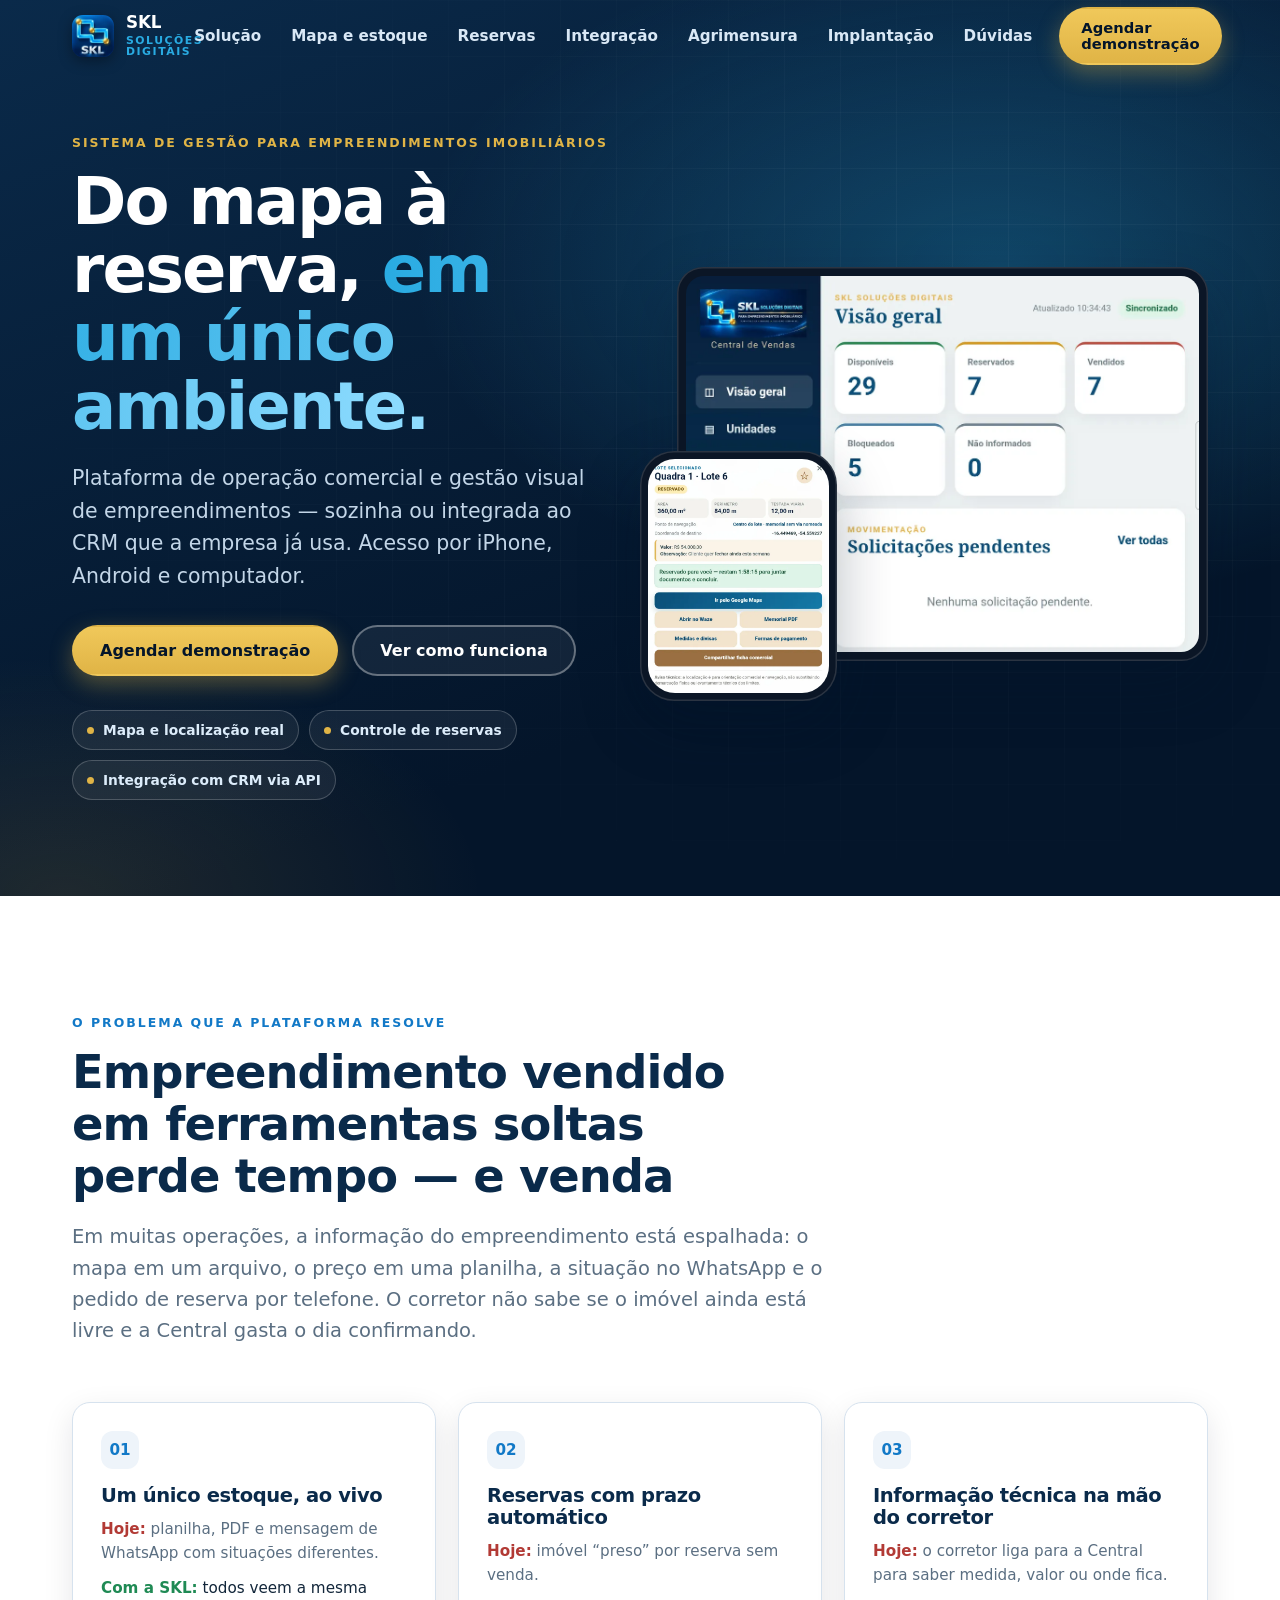
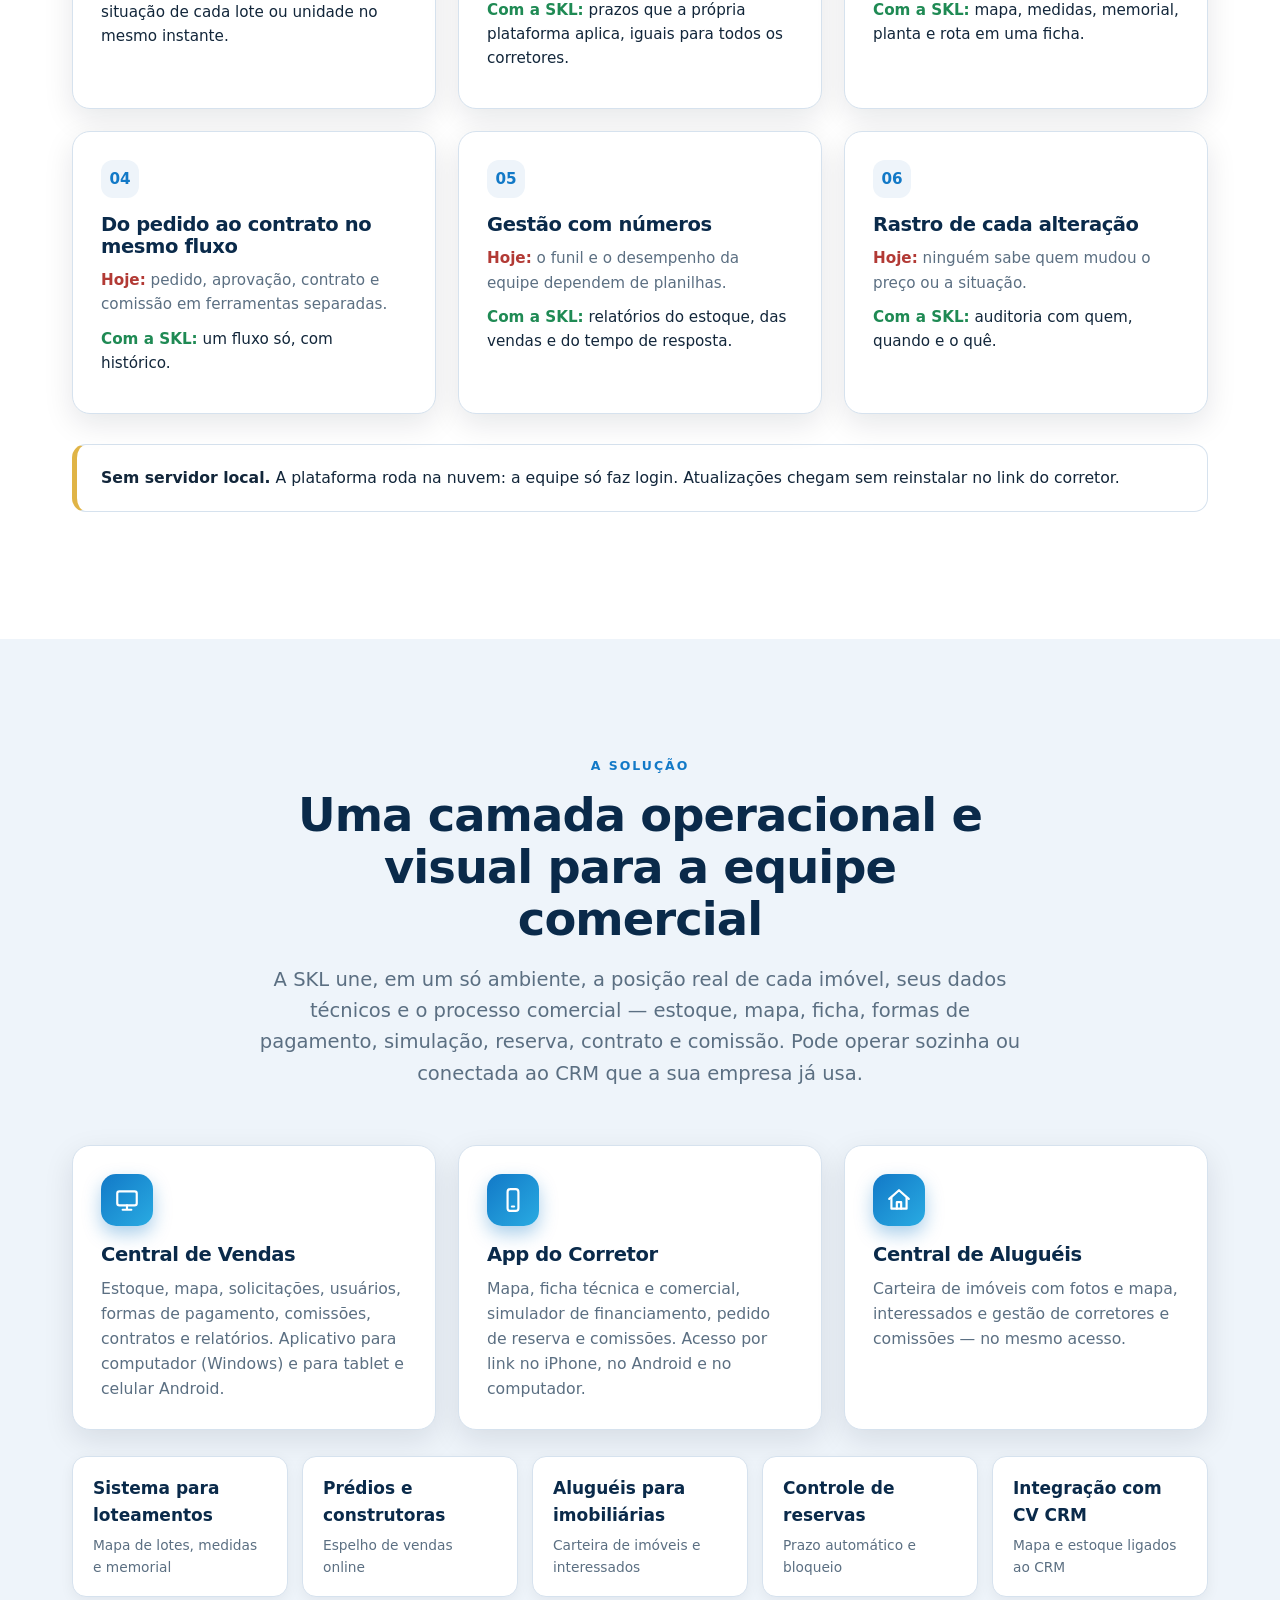
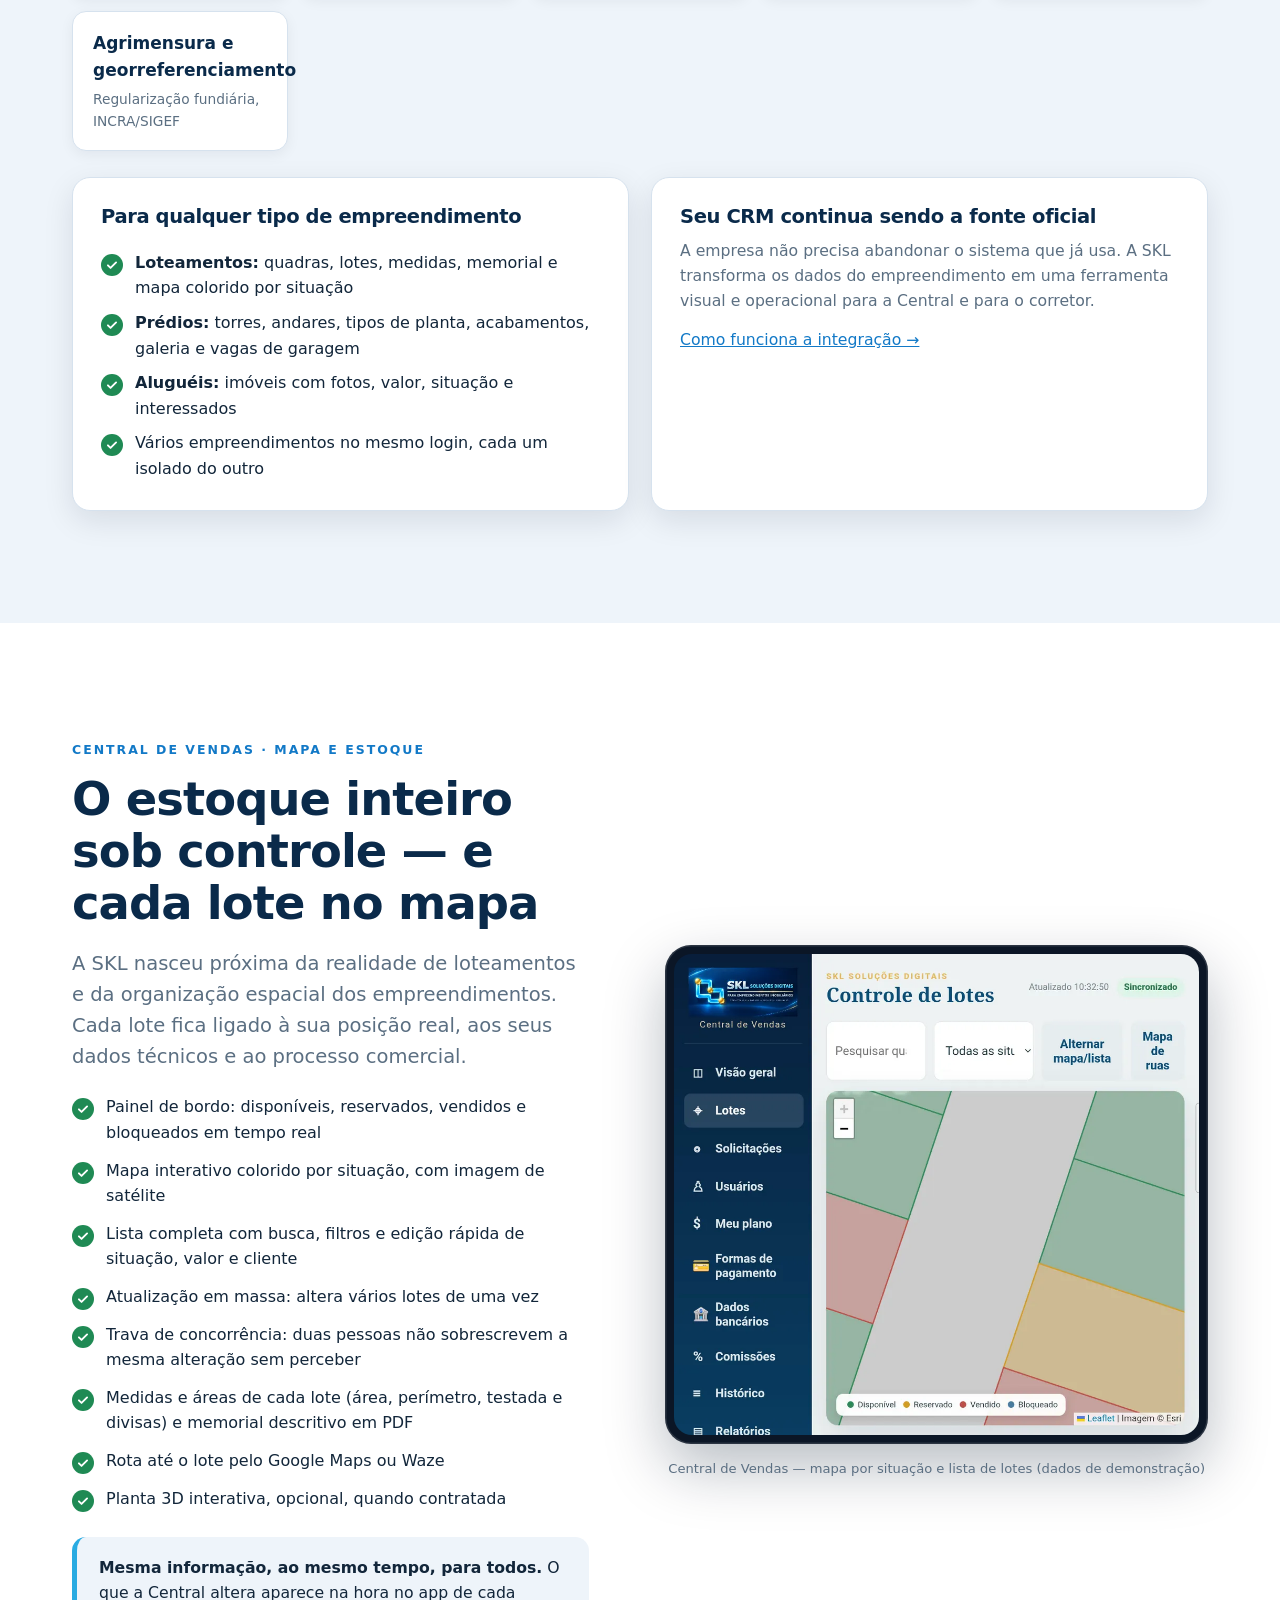
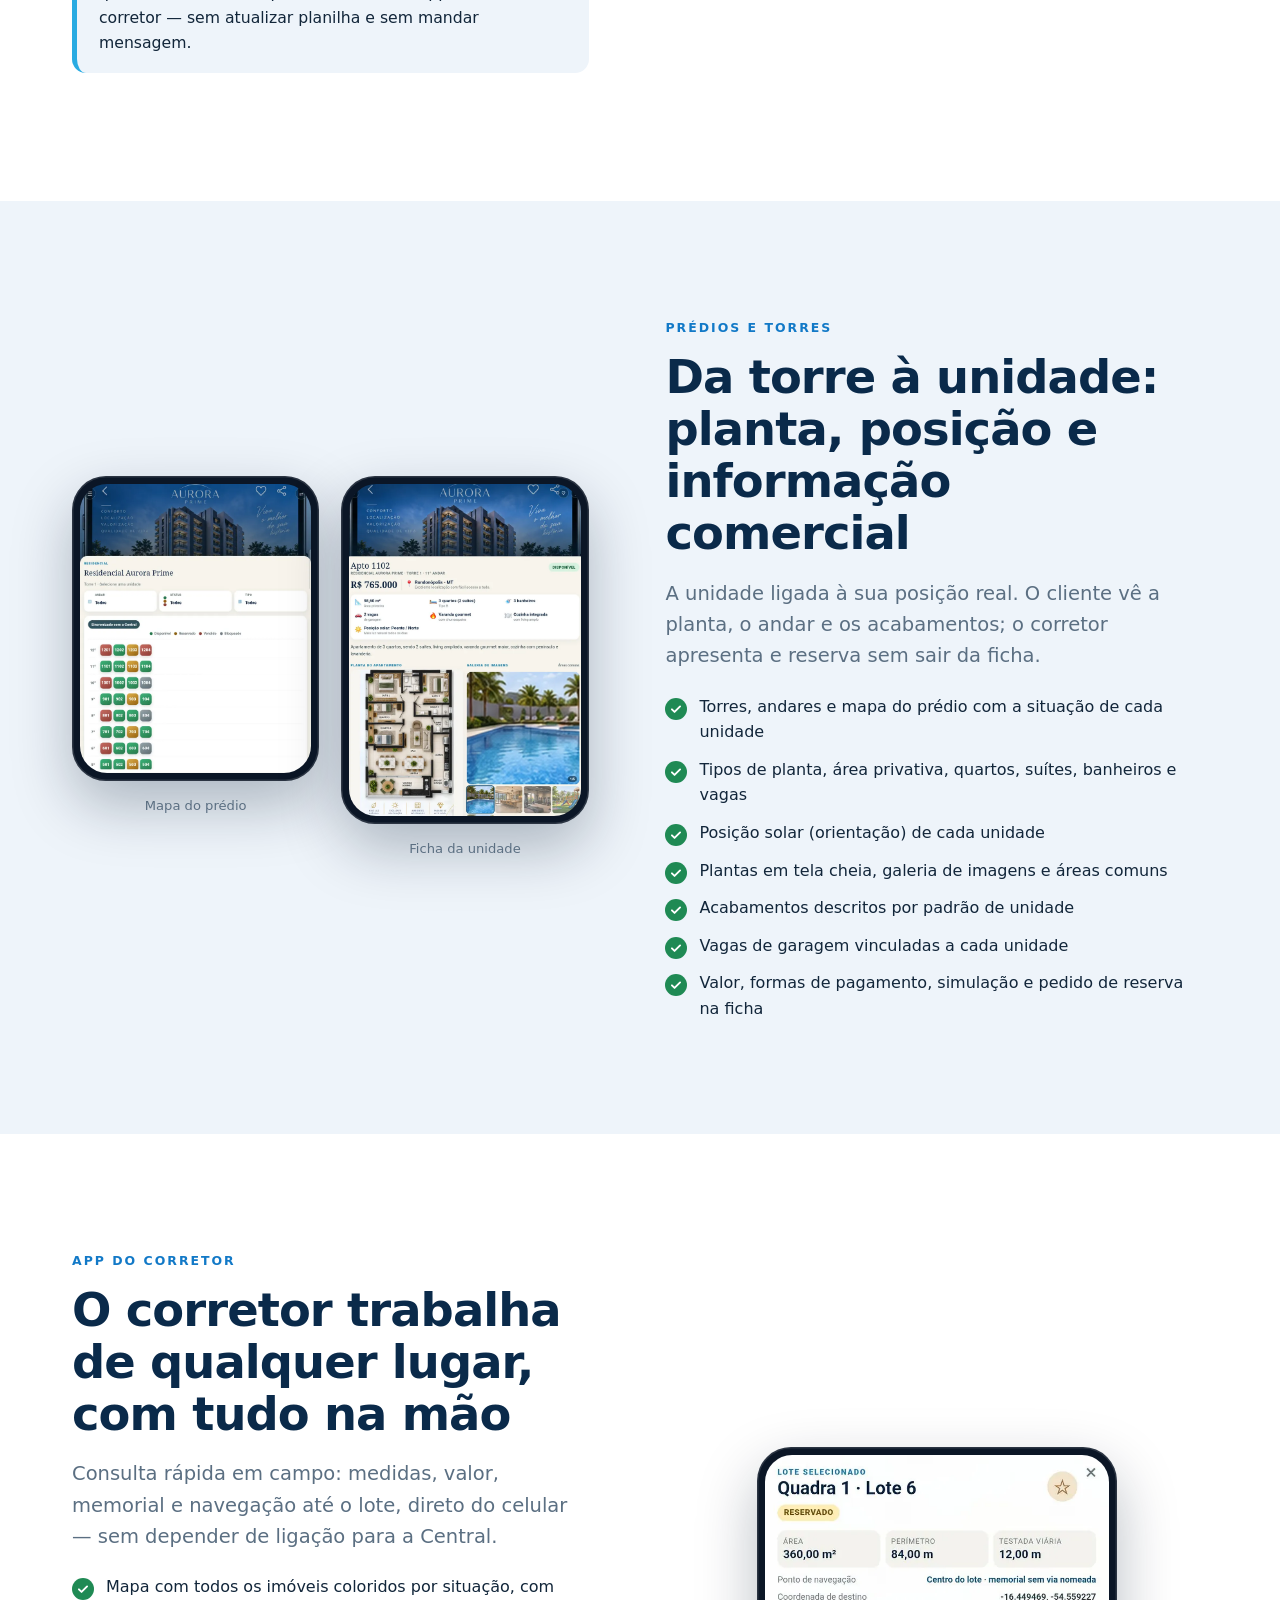
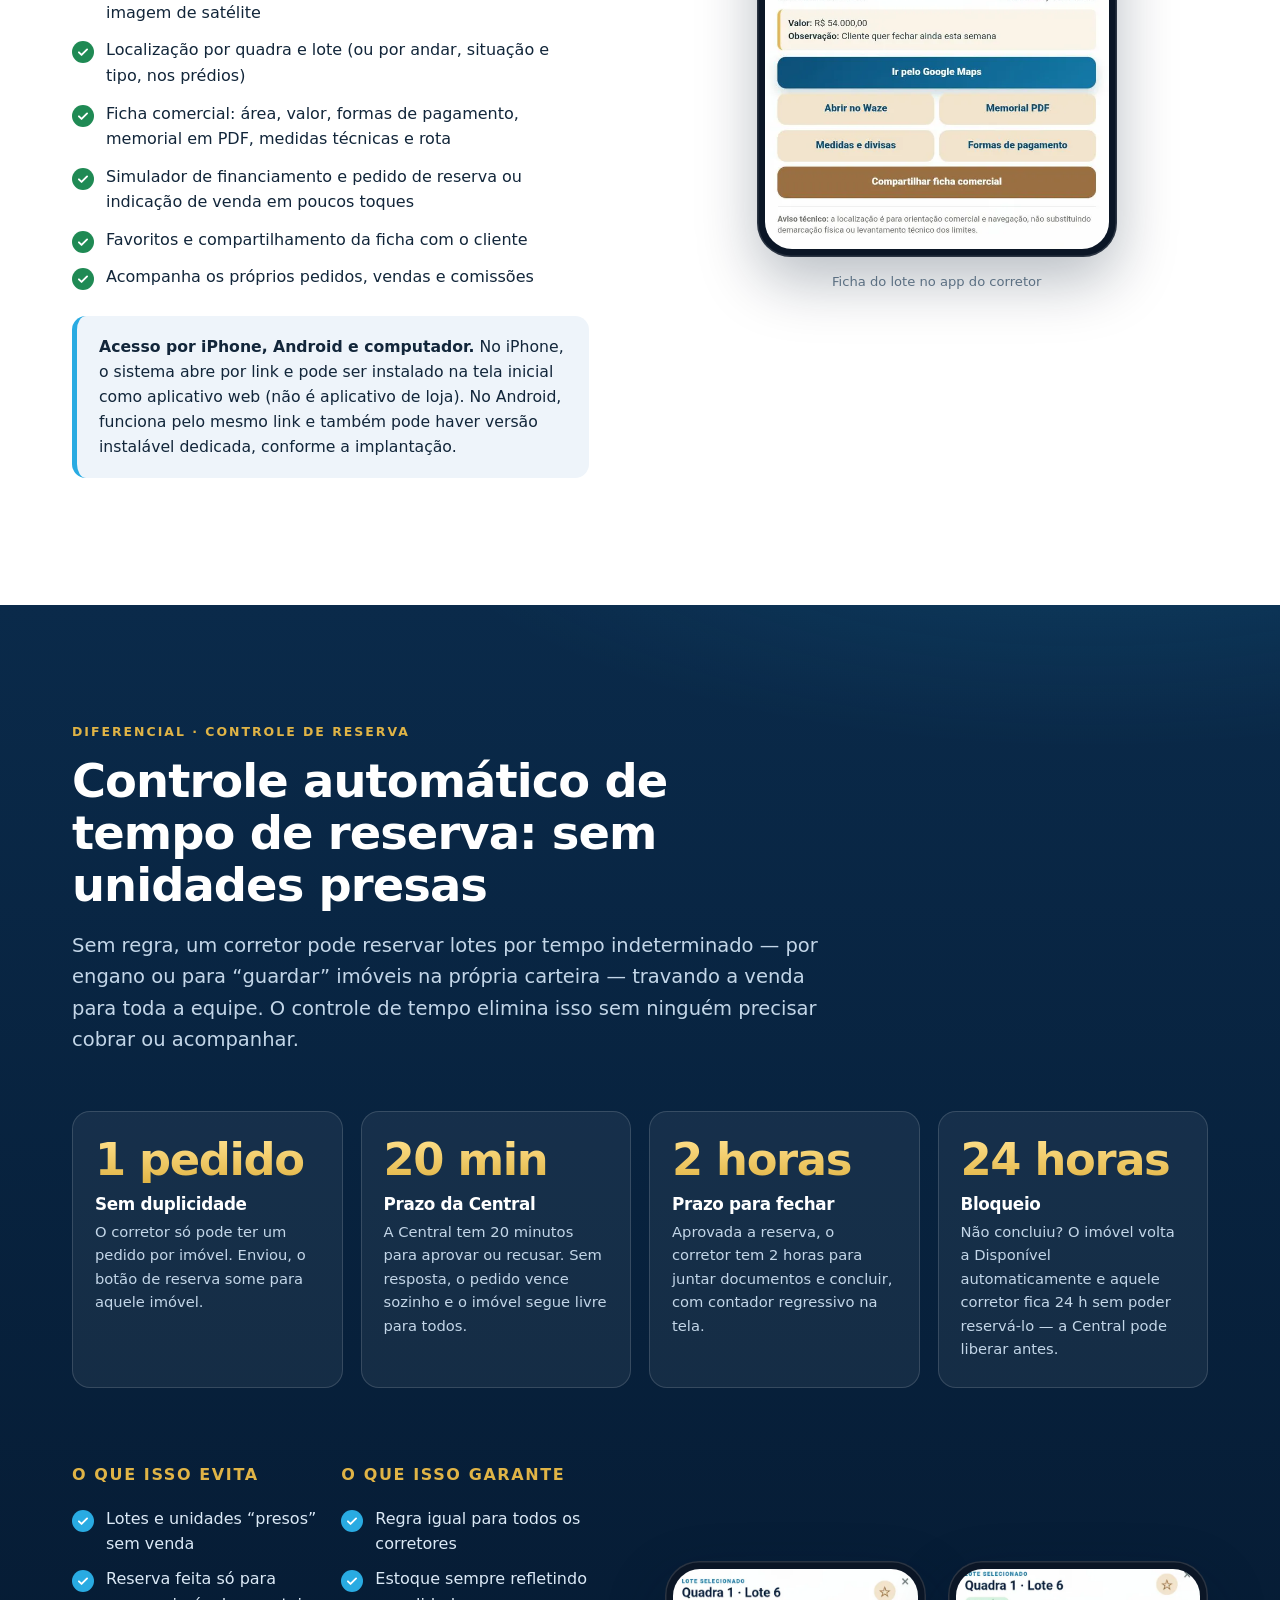
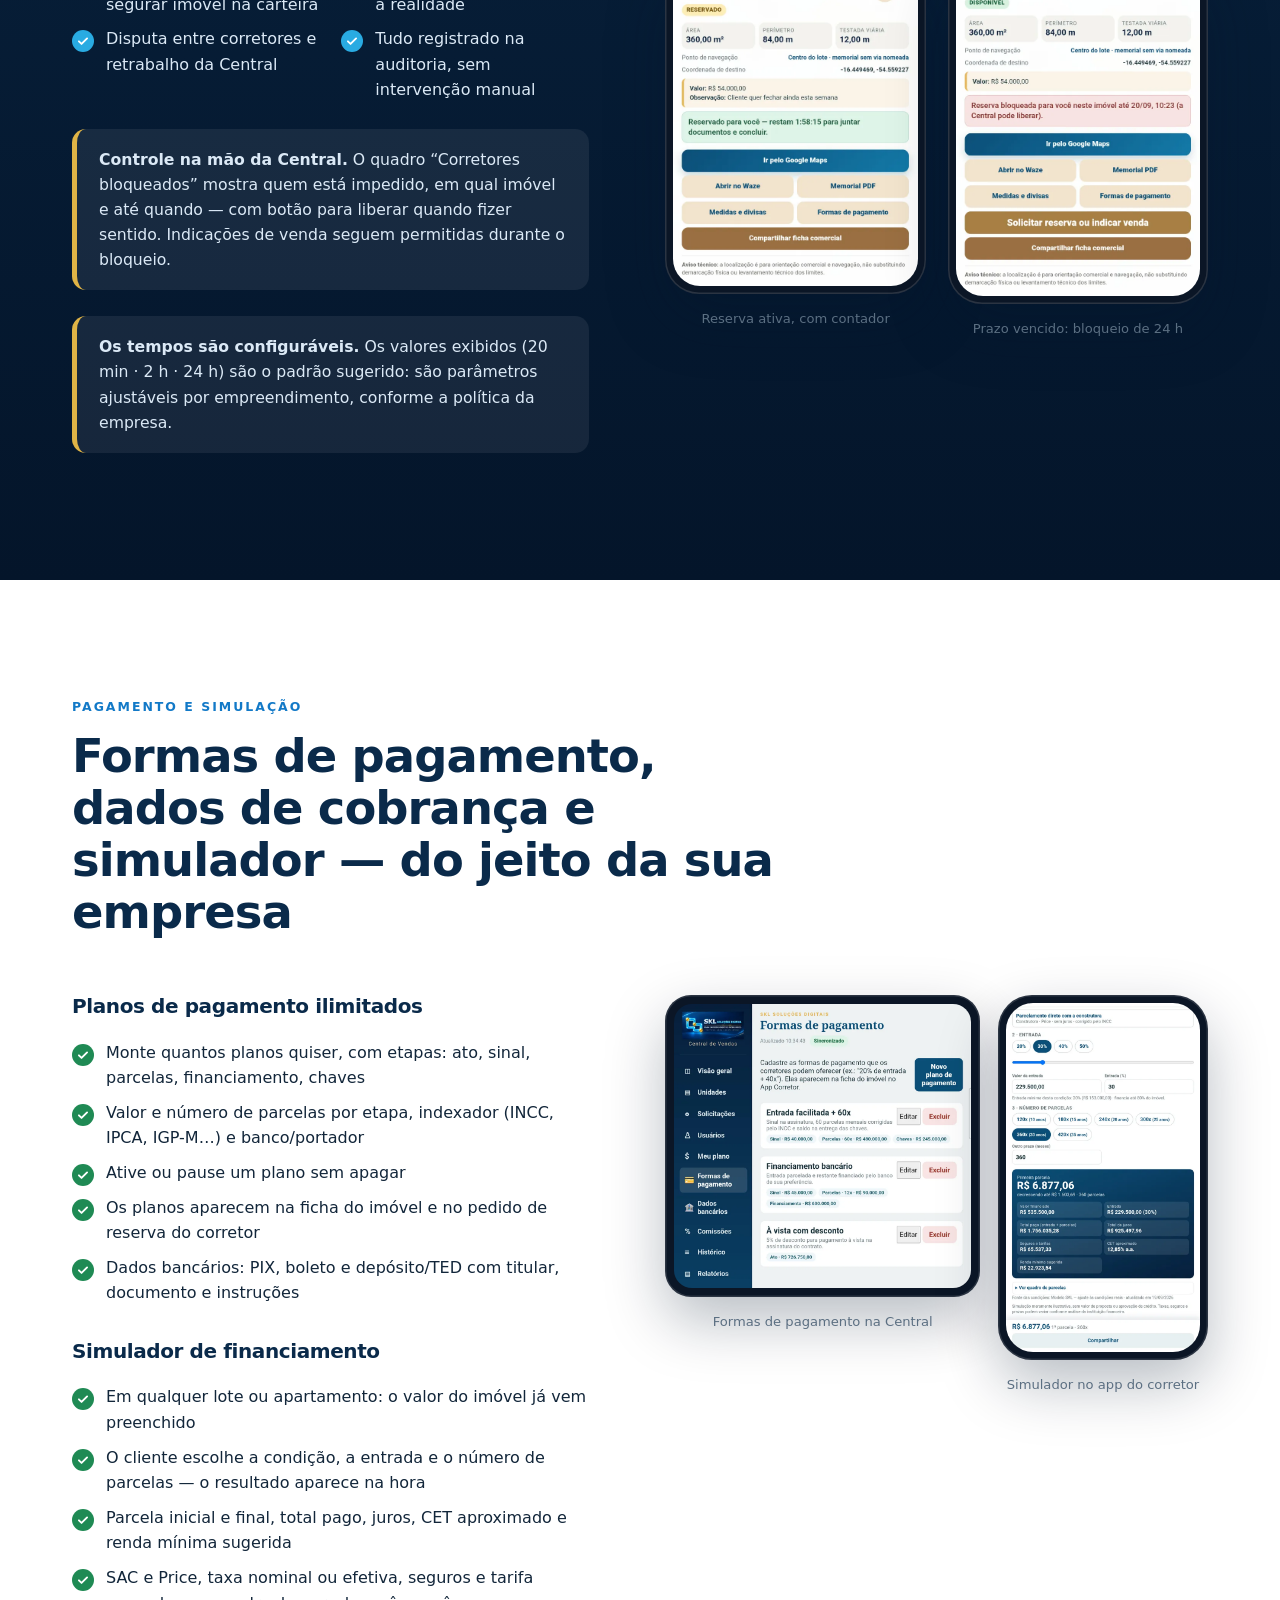
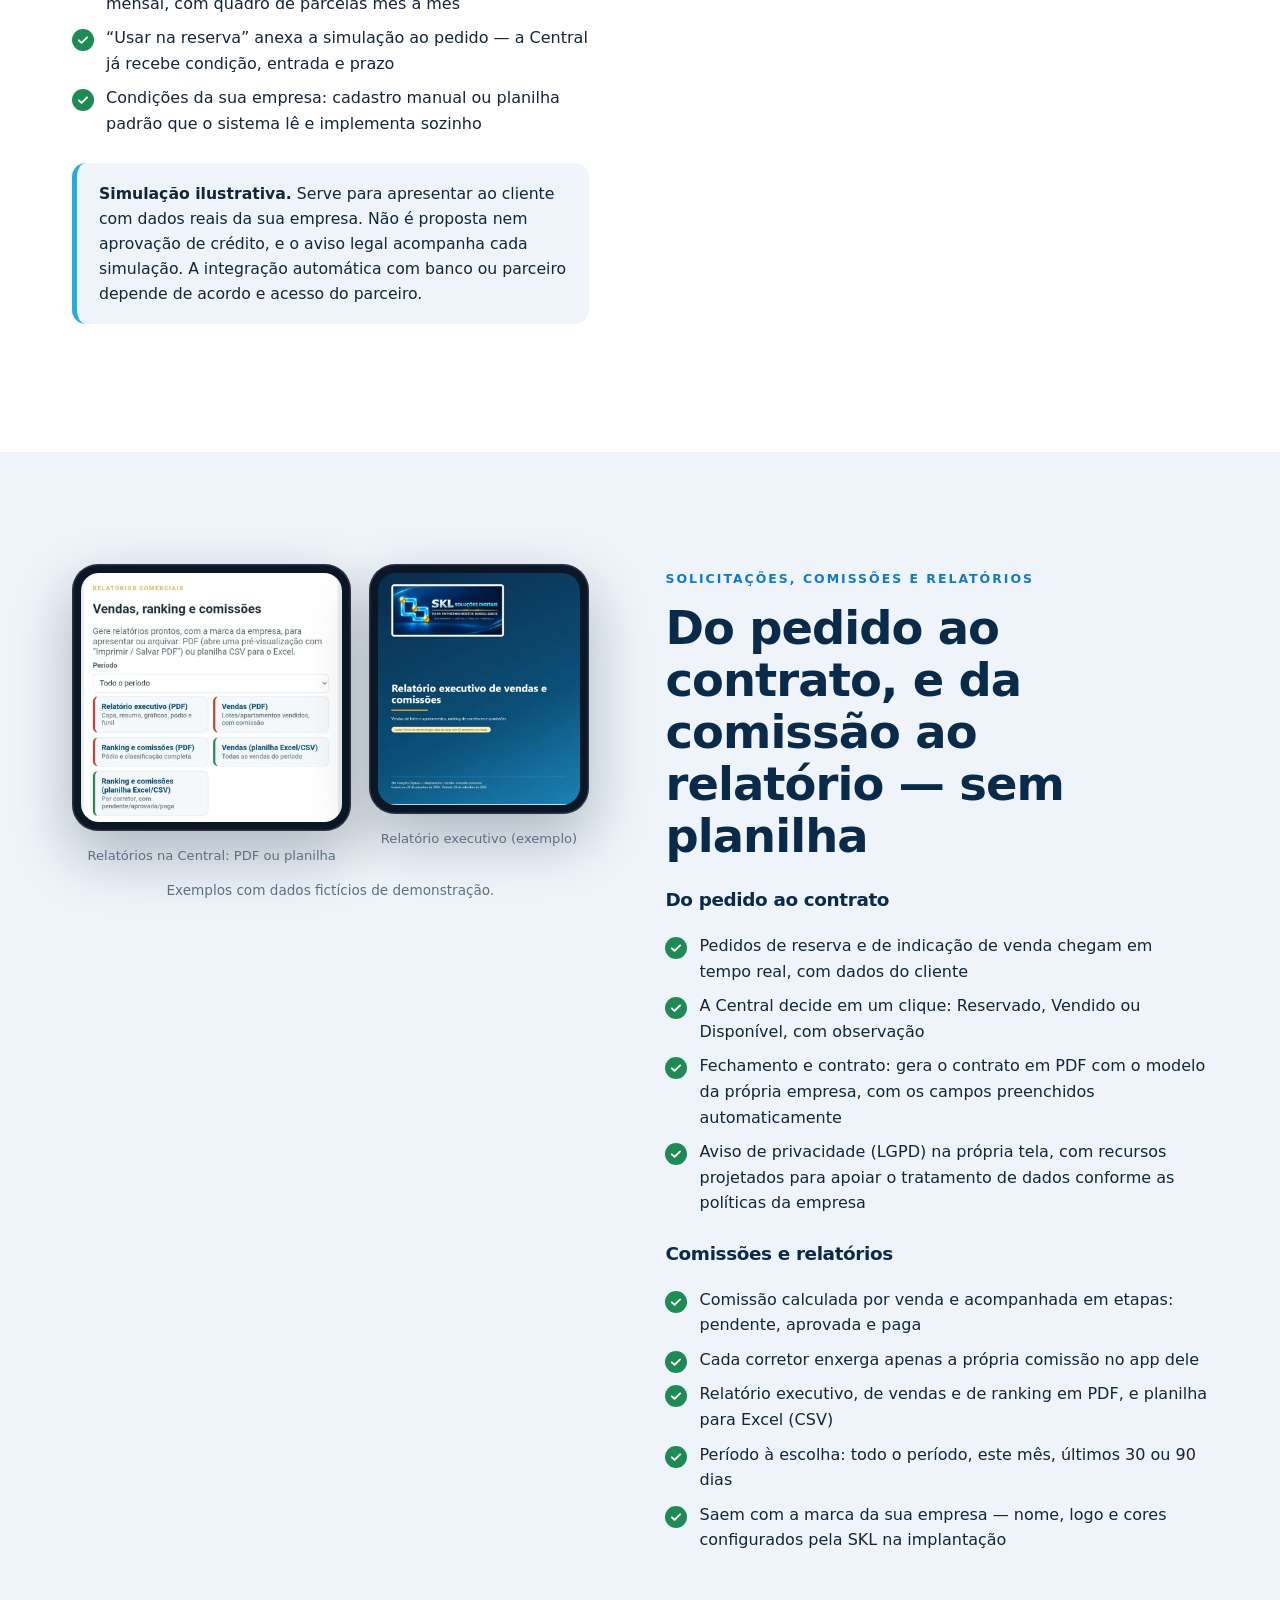
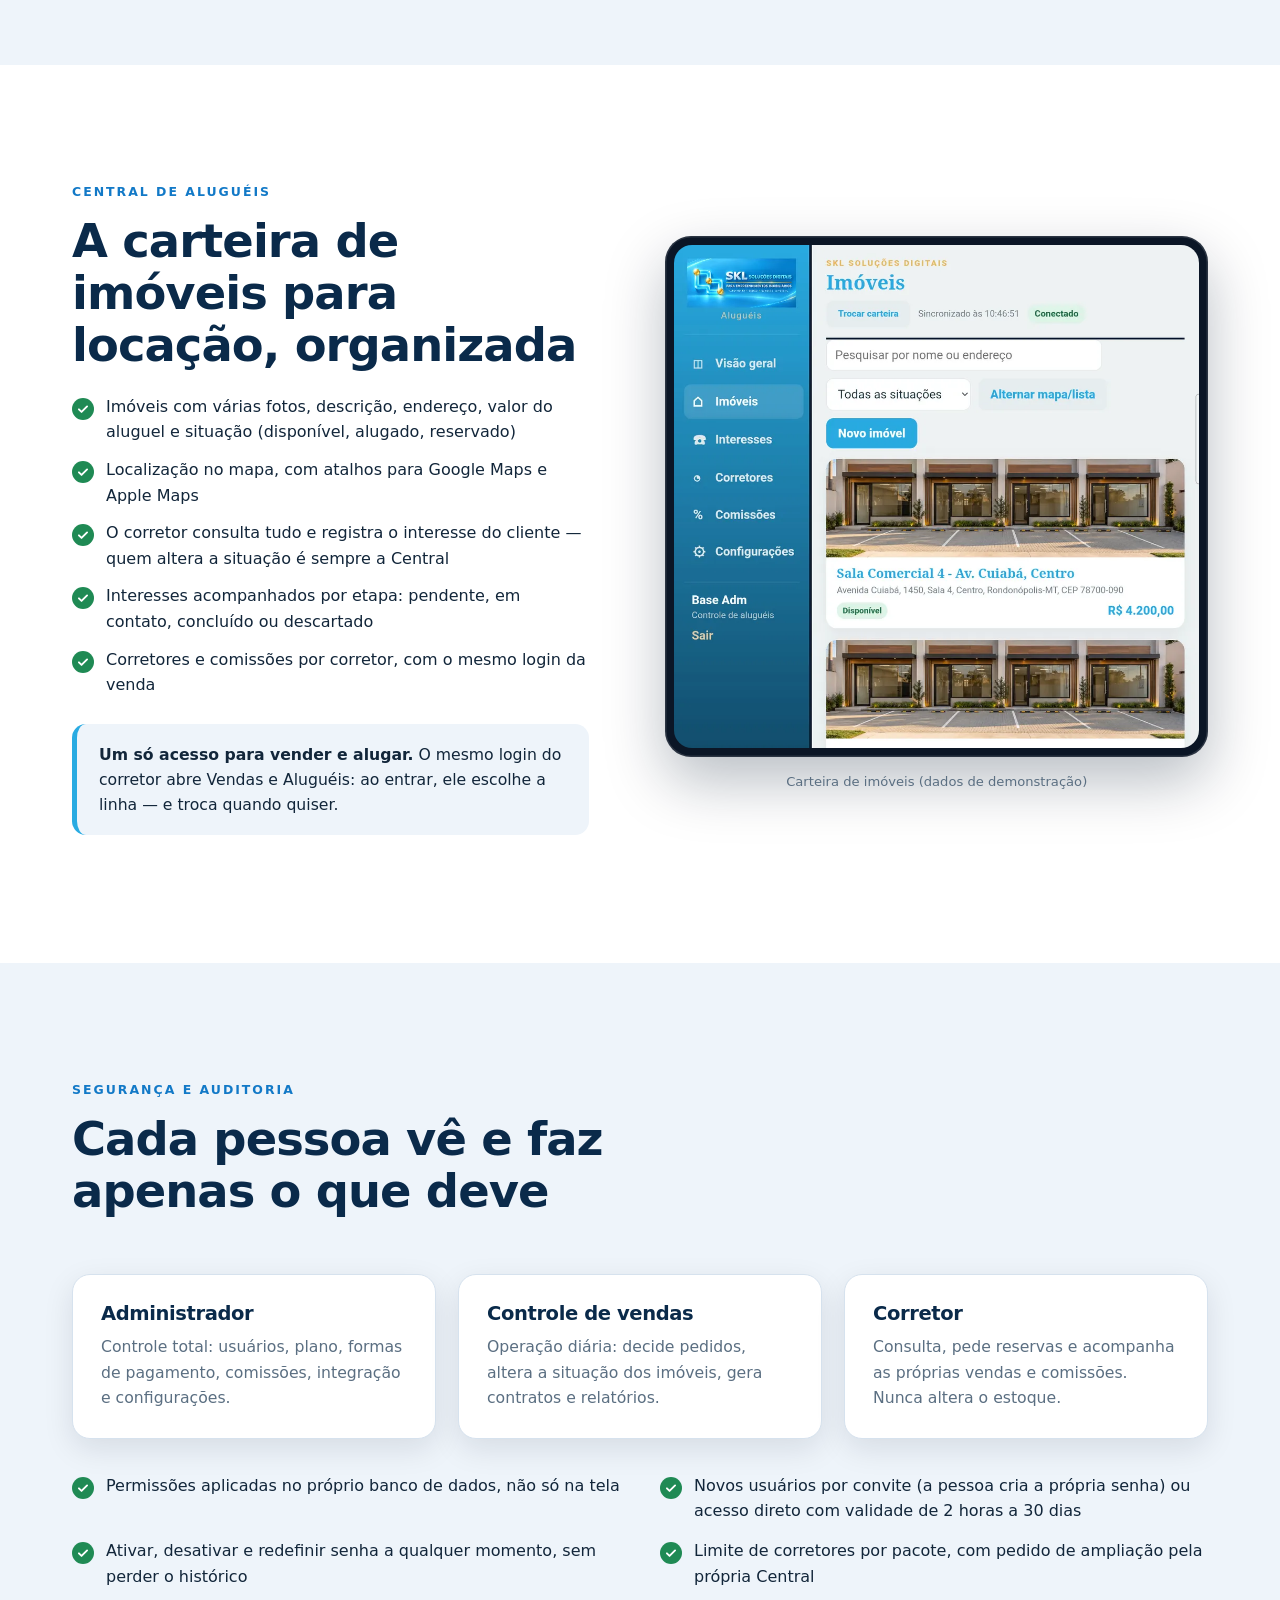
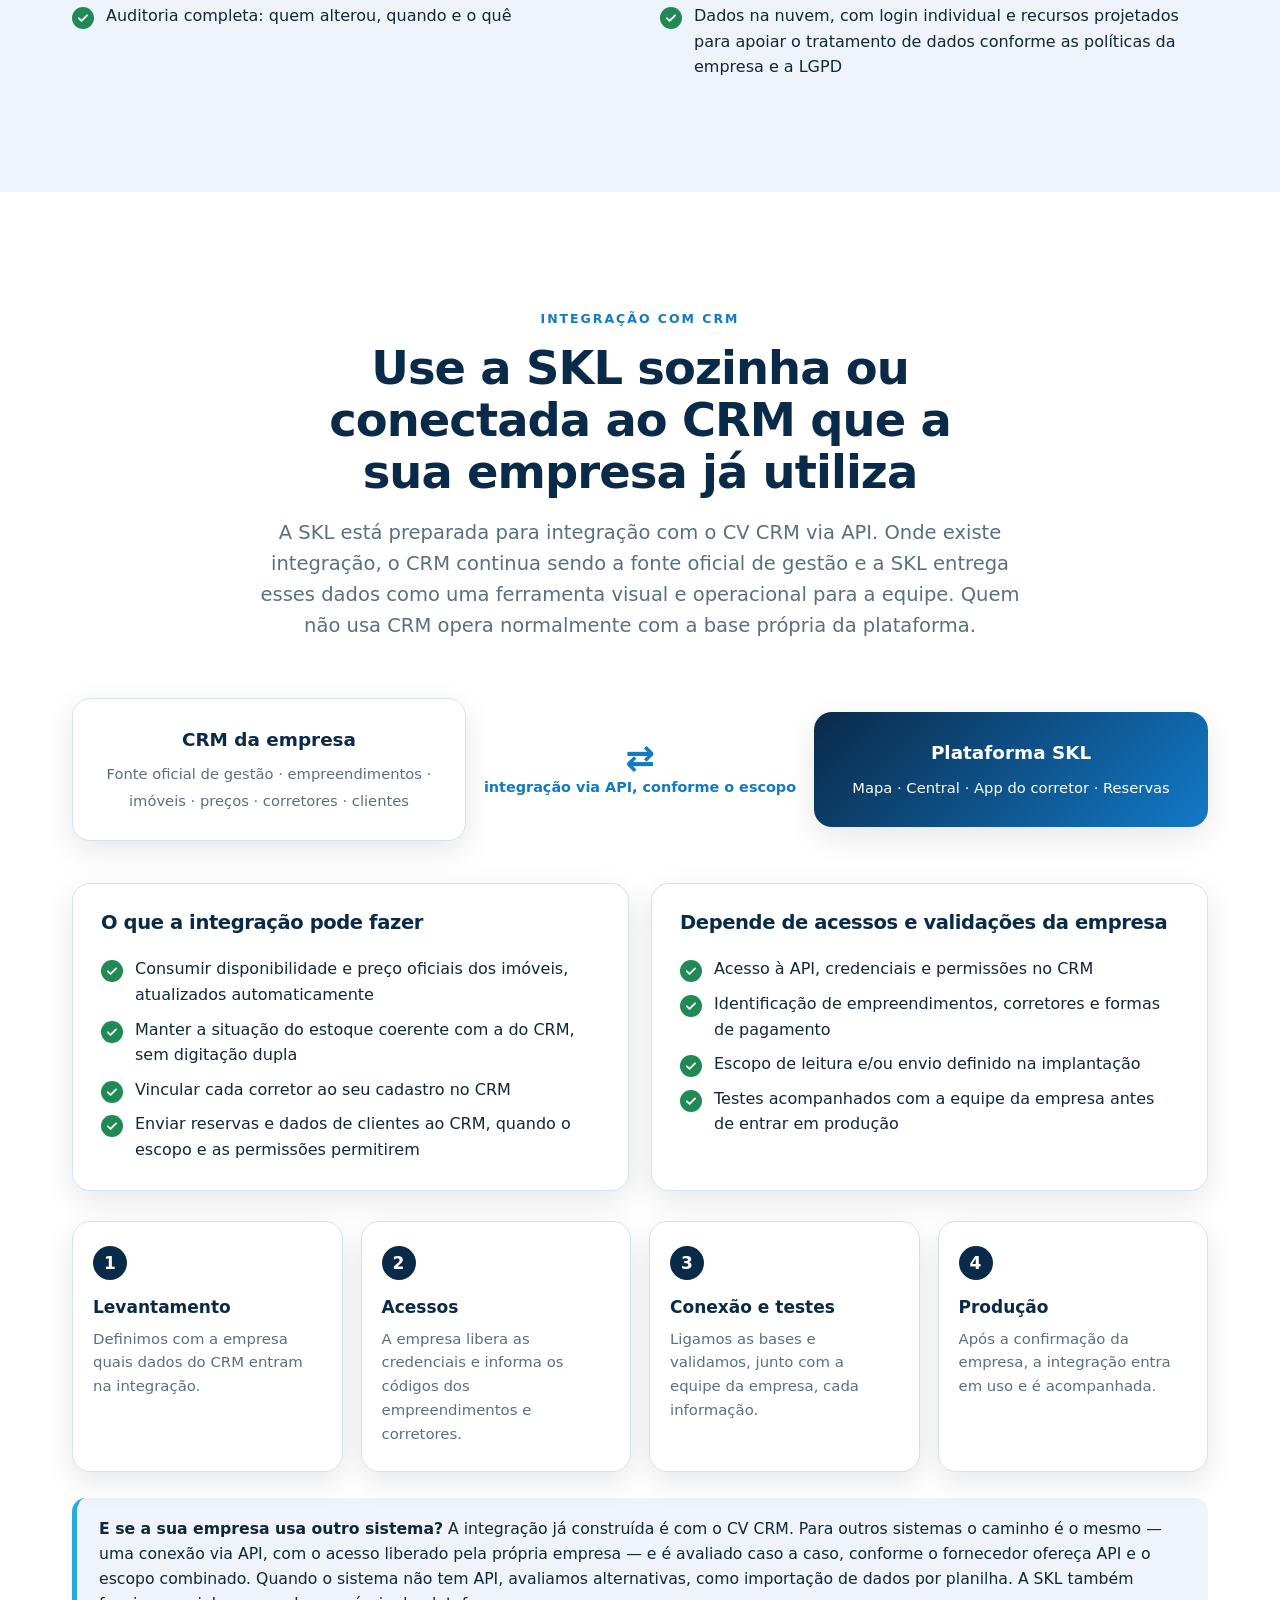
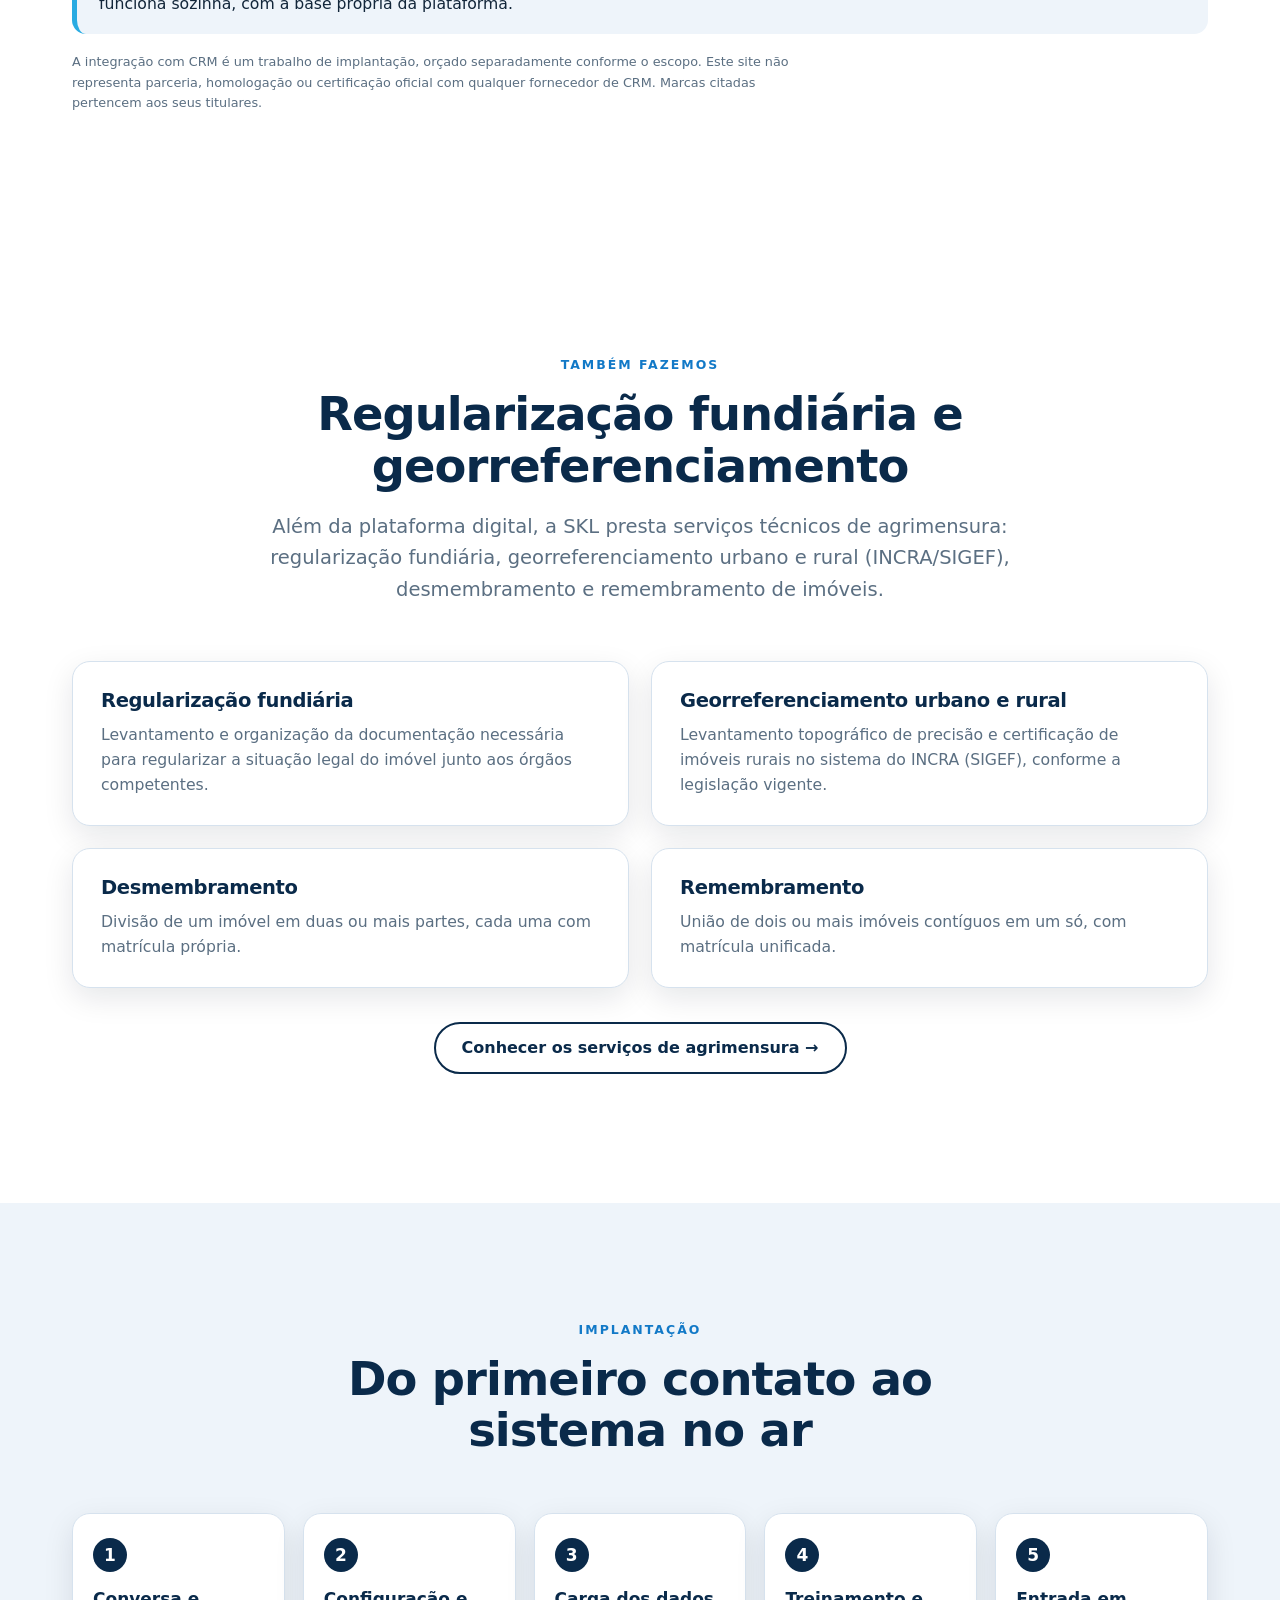
==== commit 30a22d8e: "Adiciona pagina de servicos de agrimensura e georreferenciamento Co-Authored-By: Claude Sonnet 5 <no" ====
--- a/index.html
+++ b/index.html
@@ -49,6 +49,7 @@
       <a href="#estoque">Mapa e estoque</a>
       <a href="#reservas">Reservas</a>
       <a href="#integracao">Integração</a>
+      <a href="regularizacao-fundiaria-e-georreferenciamento.html">Agrimensura</a>
       <a href="#implantacao">Implantação</a>
       <a href="#faq">Dúvidas</a>
       <a class="btn btn--primary btn--sm" href="#contato">Agendar demonstração</a>
@@ -149,6 +150,7 @@
       <a href="sistema-de-alugueis-para-imobiliarias.html">Aluguéis para imobiliárias<small>Carteira de imóveis e interessados</small></a>
       <a href="controle-de-reservas-de-lotes-e-unidades.html">Controle de reservas<small>Prazo automático e bloqueio</small></a>
       <a href="integracao-cv-crm.html">Integração com CV CRM<small>Mapa e estoque ligados ao CRM</small></a>
+      <a href="regularizacao-fundiaria-e-georreferenciamento.html">Agrimensura e georreferenciamento<small>Regularização fundiária, INCRA/SIGEF</small></a>
     </nav>
     <div class="grid grid--2" style="margin-top:26px">
       <div class="card reveal">
@@ -454,6 +456,24 @@
   </div>
 </section>
 
+<!-- AGRIMENSURA -->
+<section class="section" id="agrimensura">
+  <div class="wrap">
+    <div class="head head--center">
+      <span class="eyebrow">Também fazemos</span>
+      <h2>Regularização fundiária e georreferenciamento</h2>
+      <p class="lead">Além da plataforma digital, a SKL presta serviços técnicos de agrimensura: regularização fundiária, georreferenciamento urbano e rural (INCRA/SIGEF), desmembramento e remembramento de imóveis.</p>
+    </div>
+    <div class="grid grid--2">
+      <div class="card reveal"><h3>Regularização fundiária</h3><p>Levantamento e organização da documentação necessária para regularizar a situação legal do imóvel junto aos órgãos competentes.</p></div>
+      <div class="card reveal"><h3>Georreferenciamento urbano e rural</h3><p>Levantamento topográfico de precisão e certificação de imóveis rurais no sistema do INCRA (SIGEF), conforme a legislação vigente.</p></div>
+      <div class="card reveal"><h3>Desmembramento</h3><p>Divisão de um imóvel em duas ou mais partes, cada uma com matrícula própria.</p></div>
+      <div class="card reveal"><h3>Remembramento</h3><p>União de dois ou mais imóveis contíguos em um só, com matrícula unificada.</p></div>
+    </div>
+    <p style="text-align:center;margin-top:34px"><a class="btn btn--outline" href="regularizacao-fundiaria-e-georreferenciamento.html">Conhecer os serviços de agrimensura →</a></p>
+  </div>
+</section>
+
 <!-- IMPLANTAÇÃO -->
 <section class="section section--soft" id="implantacao">
   <div class="wrap">
@@ -581,7 +601,7 @@
       <p><b style="color:#fff">SKL Soluções Digitais</b> — Mapeamento · Gestão · Conexão comercial</p>
       <p><a href="mailto:contato@sklgeosolucoes.com.br">contato@sklgeosolucoes.com.br</a> · <a href="privacidade.html">Privacidade</a> · <a href="#topo">Voltar ao topo ↑</a></p>
     </div>
-    <p class="fine" style="margin-top:14px"><a href="sistema-para-loteamentos.html">Sistema para loteamentos</a> · <a href="sistema-para-predios-e-construtoras.html">Prédios e construtoras</a> · <a href="sistema-de-alugueis-para-imobiliarias.html">Aluguéis para imobiliárias</a> · <a href="controle-de-reservas-de-lotes-e-unidades.html">Controle de reservas</a> · <a href="integracao-cv-crm.html">Integração com CV CRM</a></p>
+    <p class="fine" style="margin-top:14px"><a href="sistema-para-loteamentos.html">Sistema para loteamentos</a> · <a href="sistema-para-predios-e-construtoras.html">Prédios e construtoras</a> · <a href="sistema-de-alugueis-para-imobiliarias.html">Aluguéis para imobiliárias</a> · <a href="controle-de-reservas-de-lotes-e-unidades.html">Controle de reservas</a> · <a href="integracao-cv-crm.html">Integração com CV CRM</a> · <a href="regularizacao-fundiaria-e-georreferenciamento.html">Agrimensura e georreferenciamento</a></p>
     <p class="fine">© 2026 SKL Soluções Digitais. As telas e os relatórios mostrados neste site usam dados fictícios de demonstração. Marcas de terceiros citadas pertencem aos seus titulares e não indicam parceria, homologação ou certificação.</p>
   </div>
 </footer>
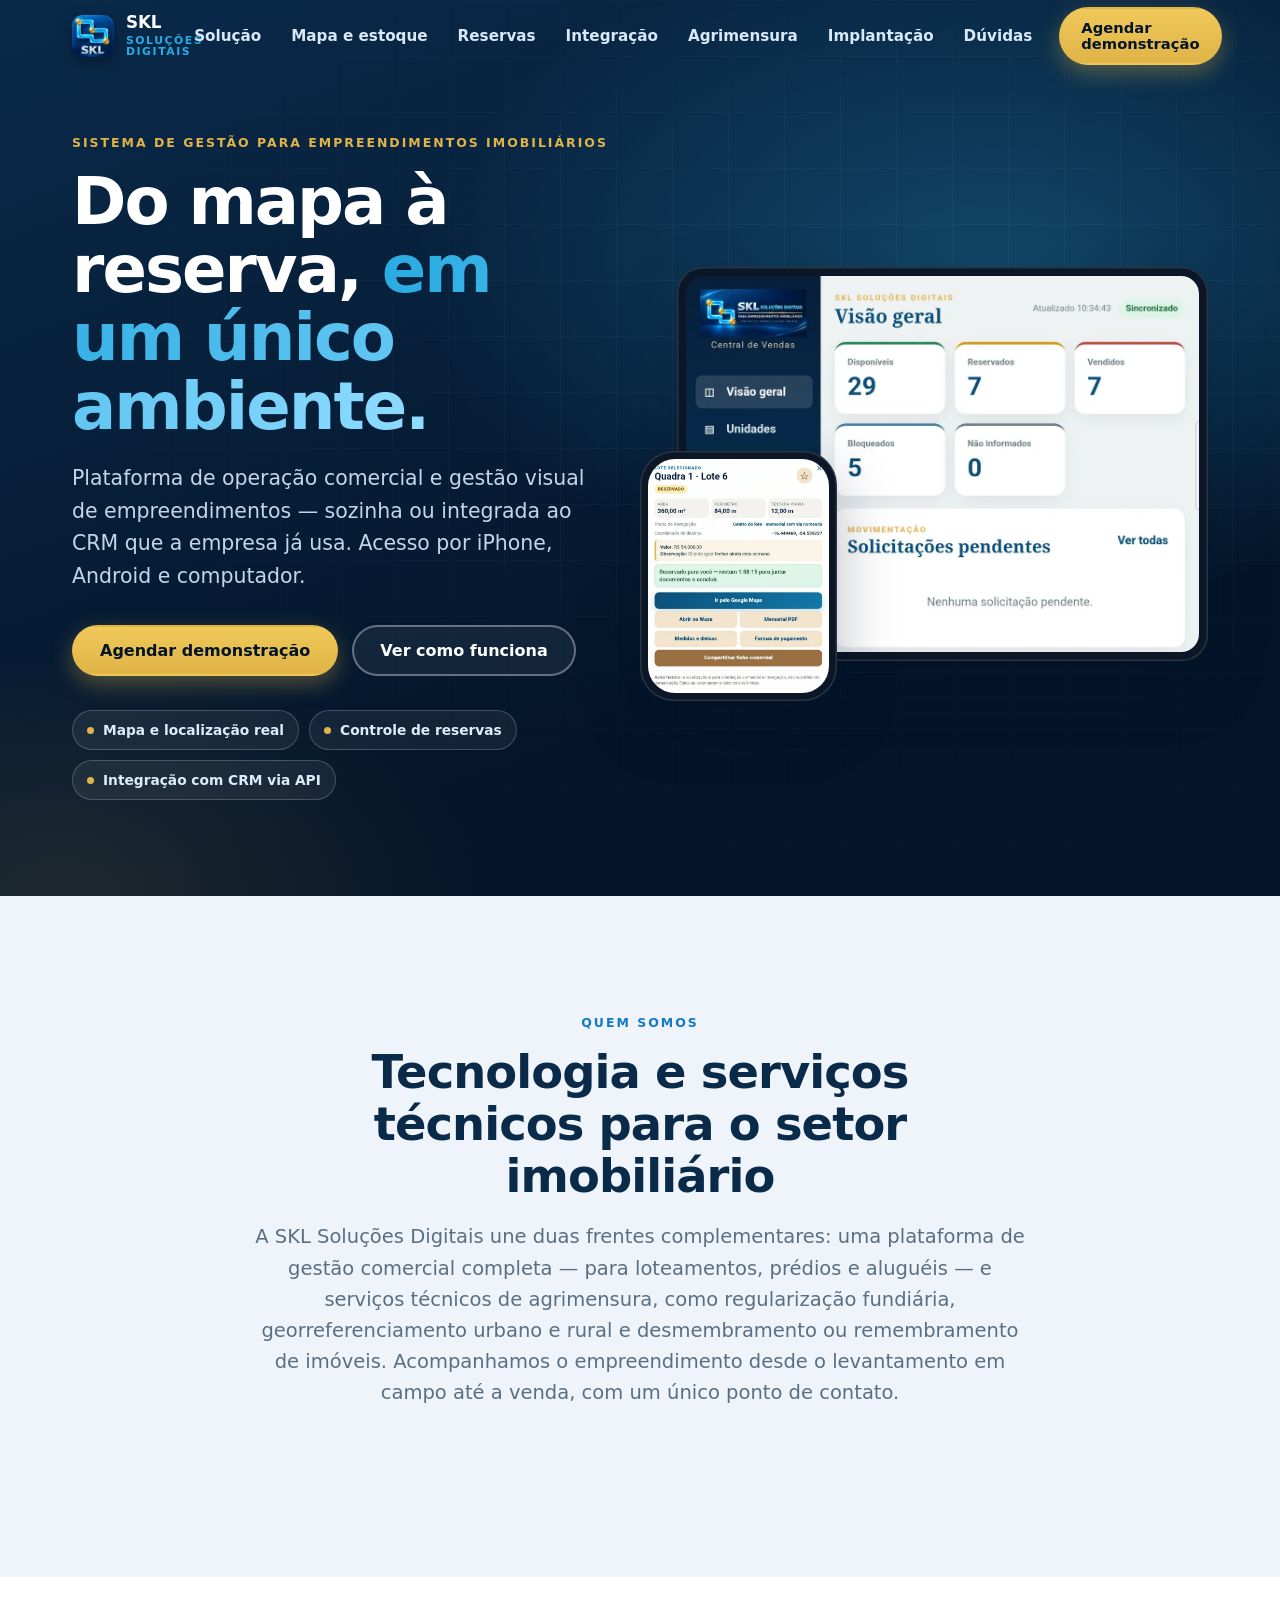
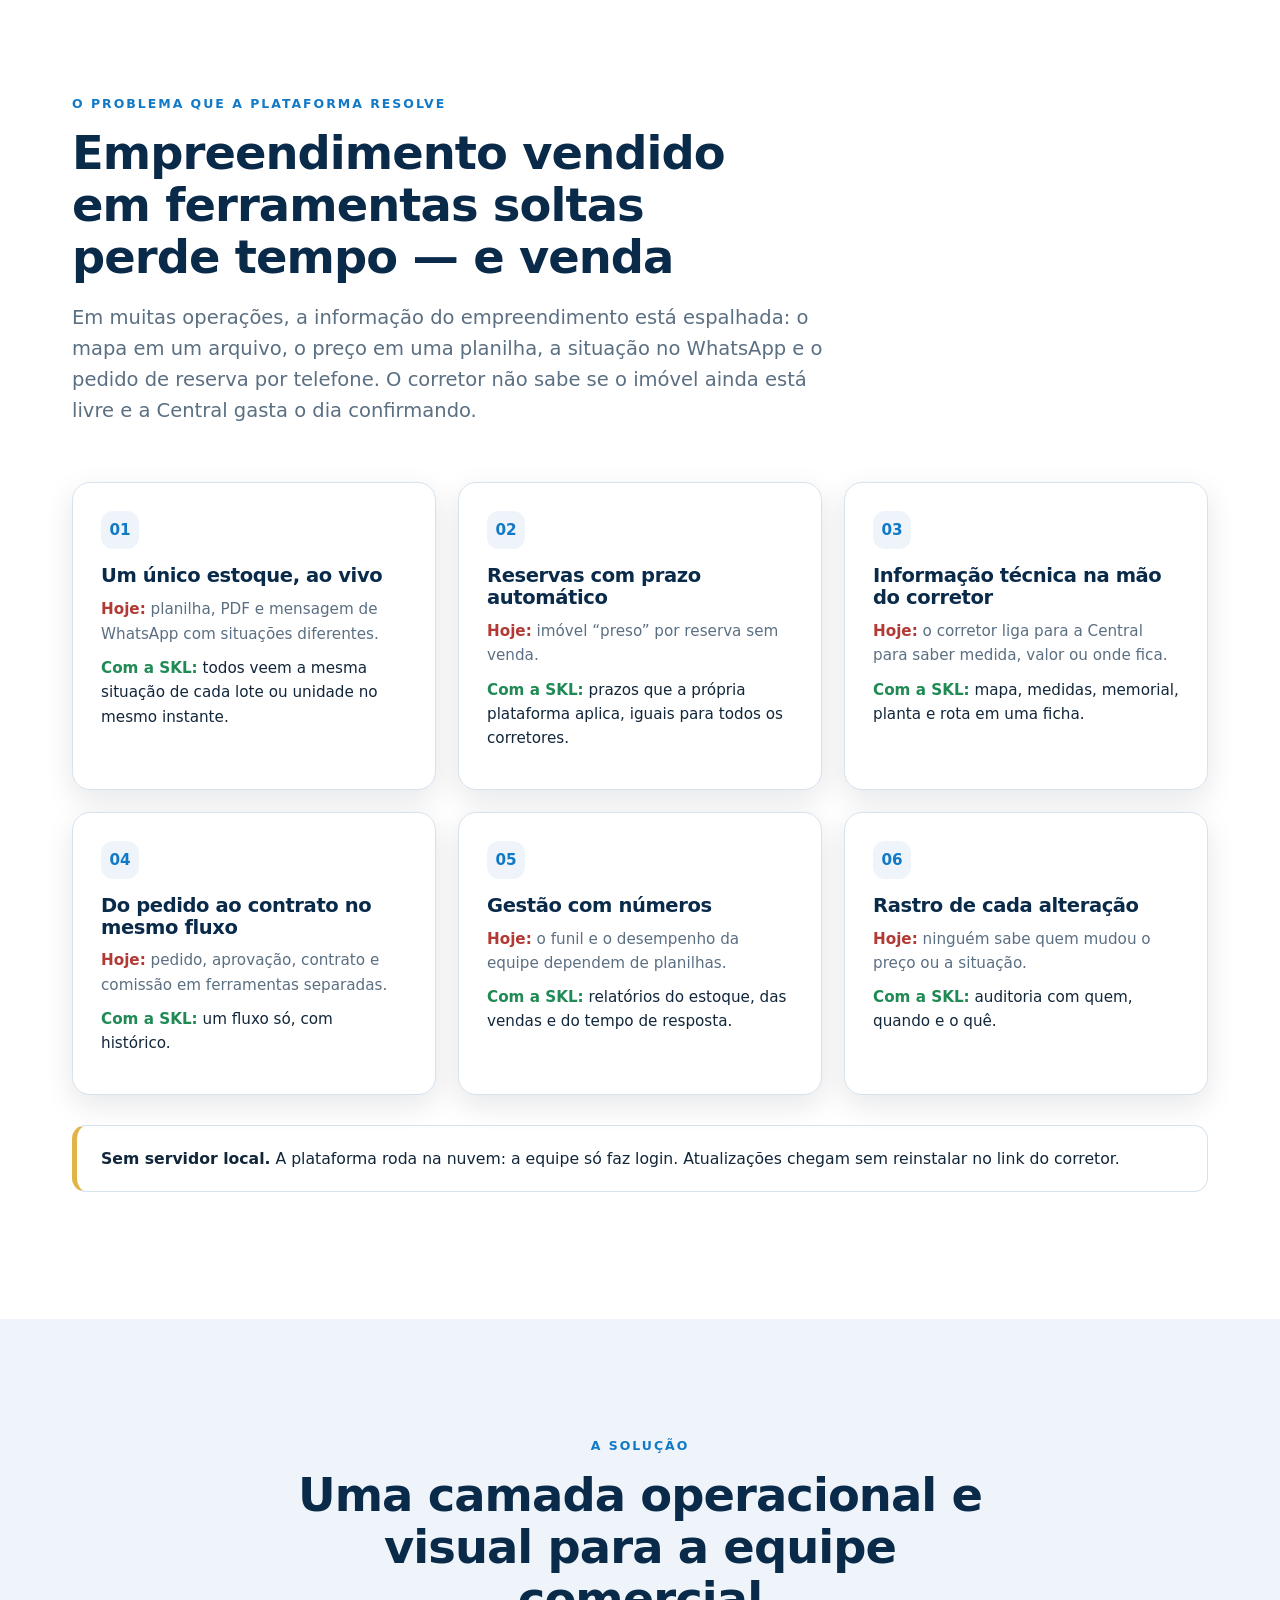
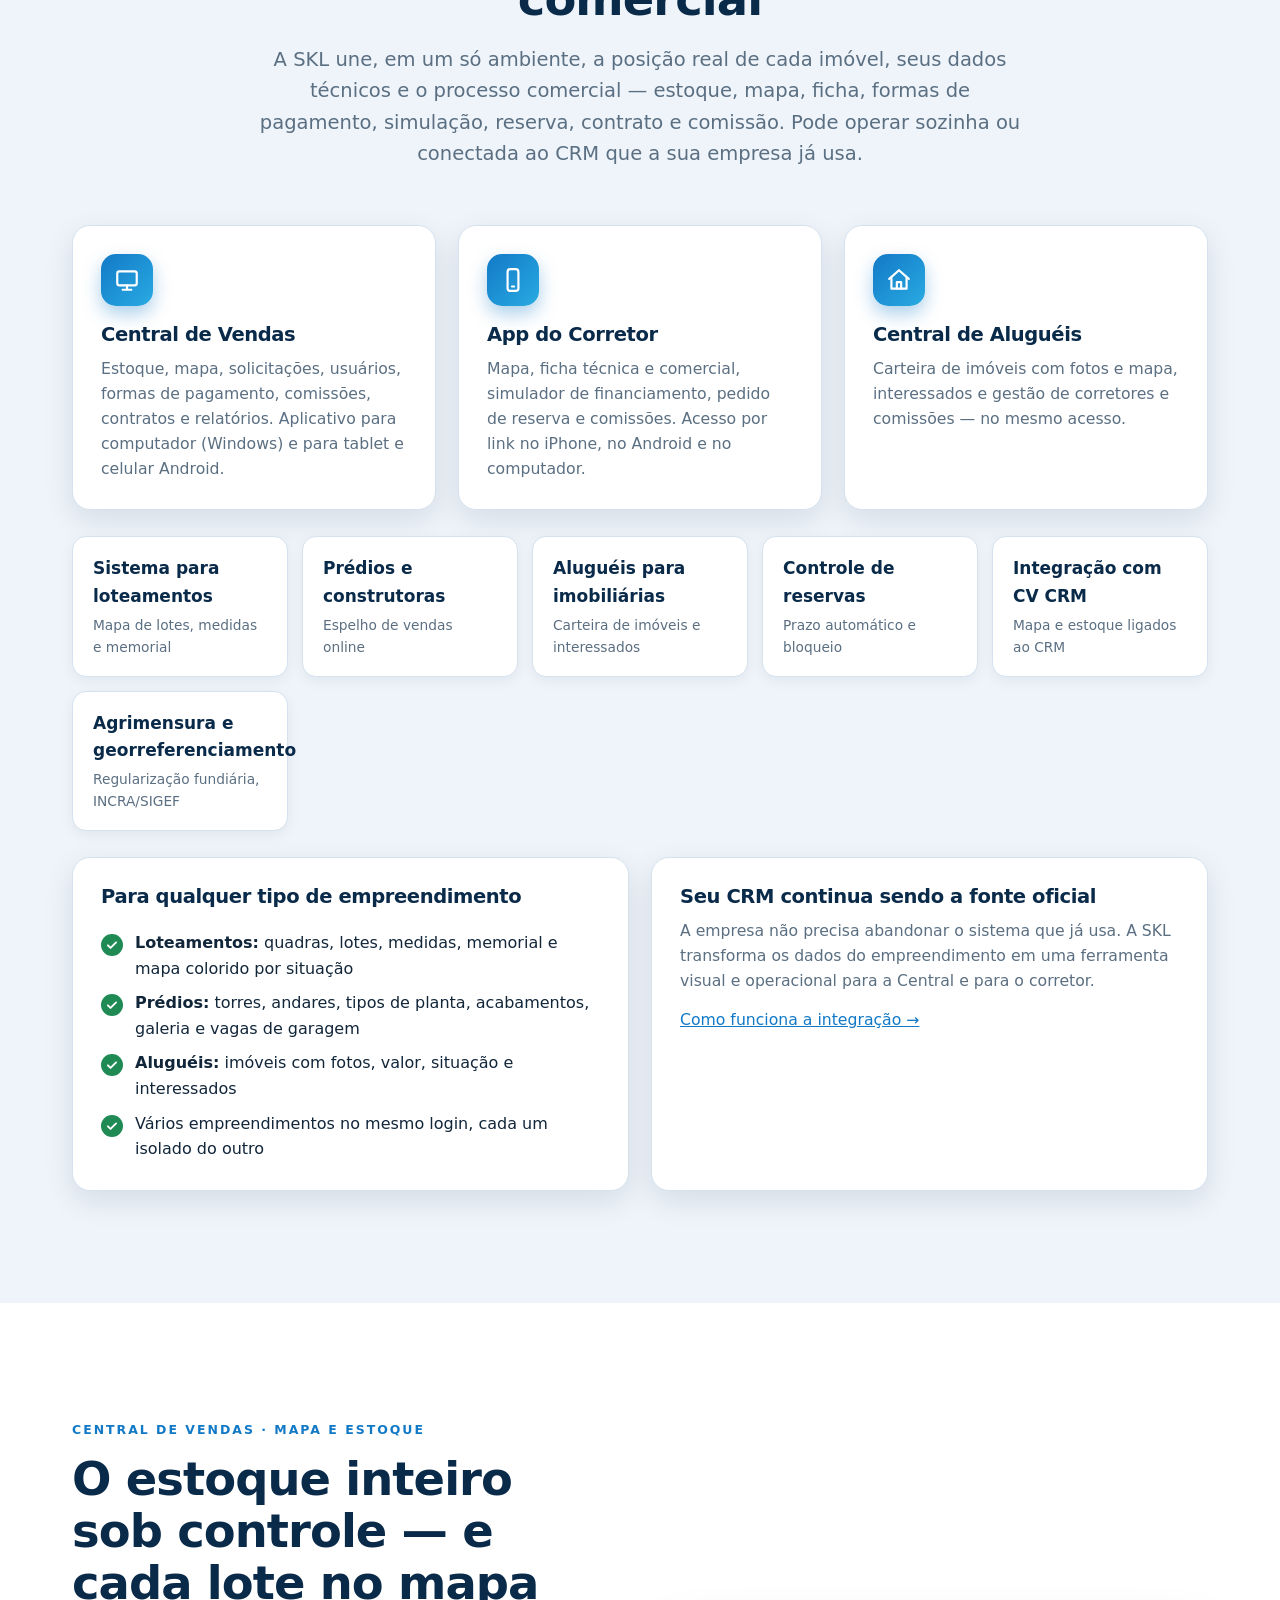
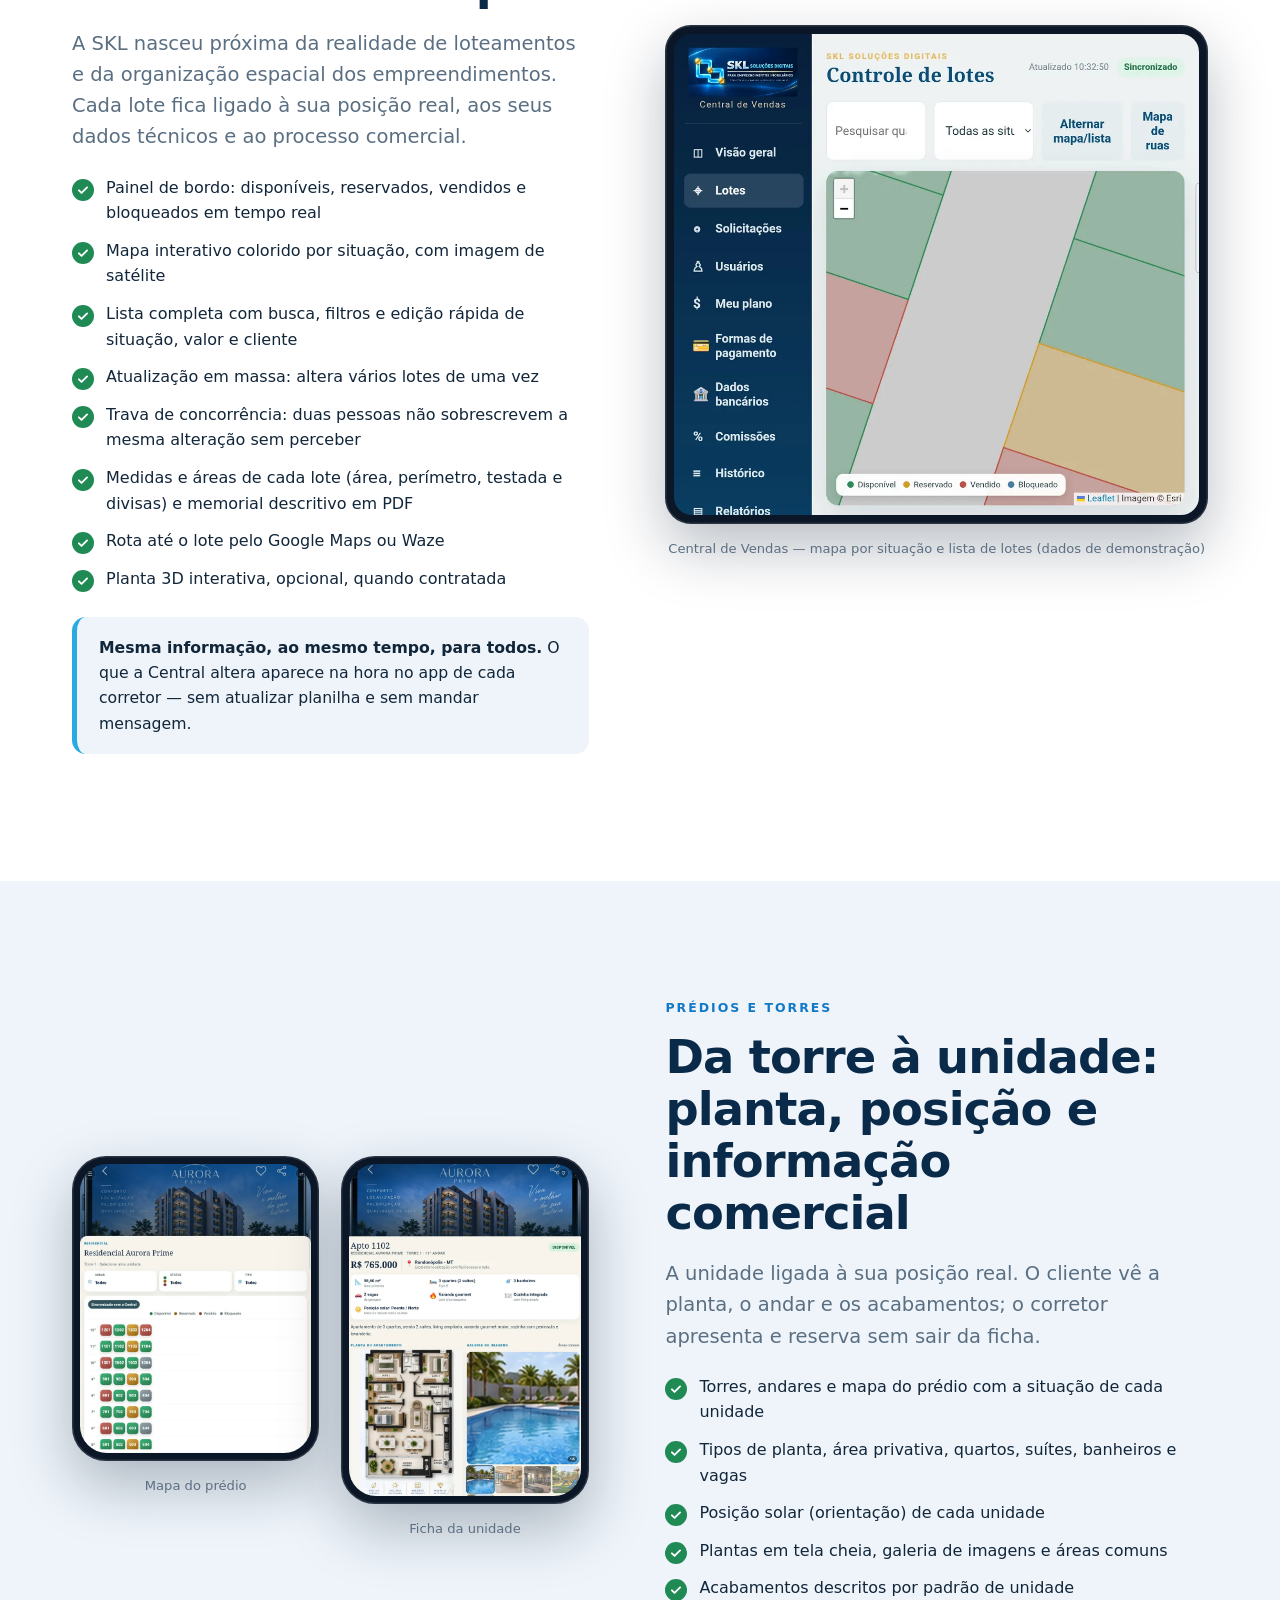
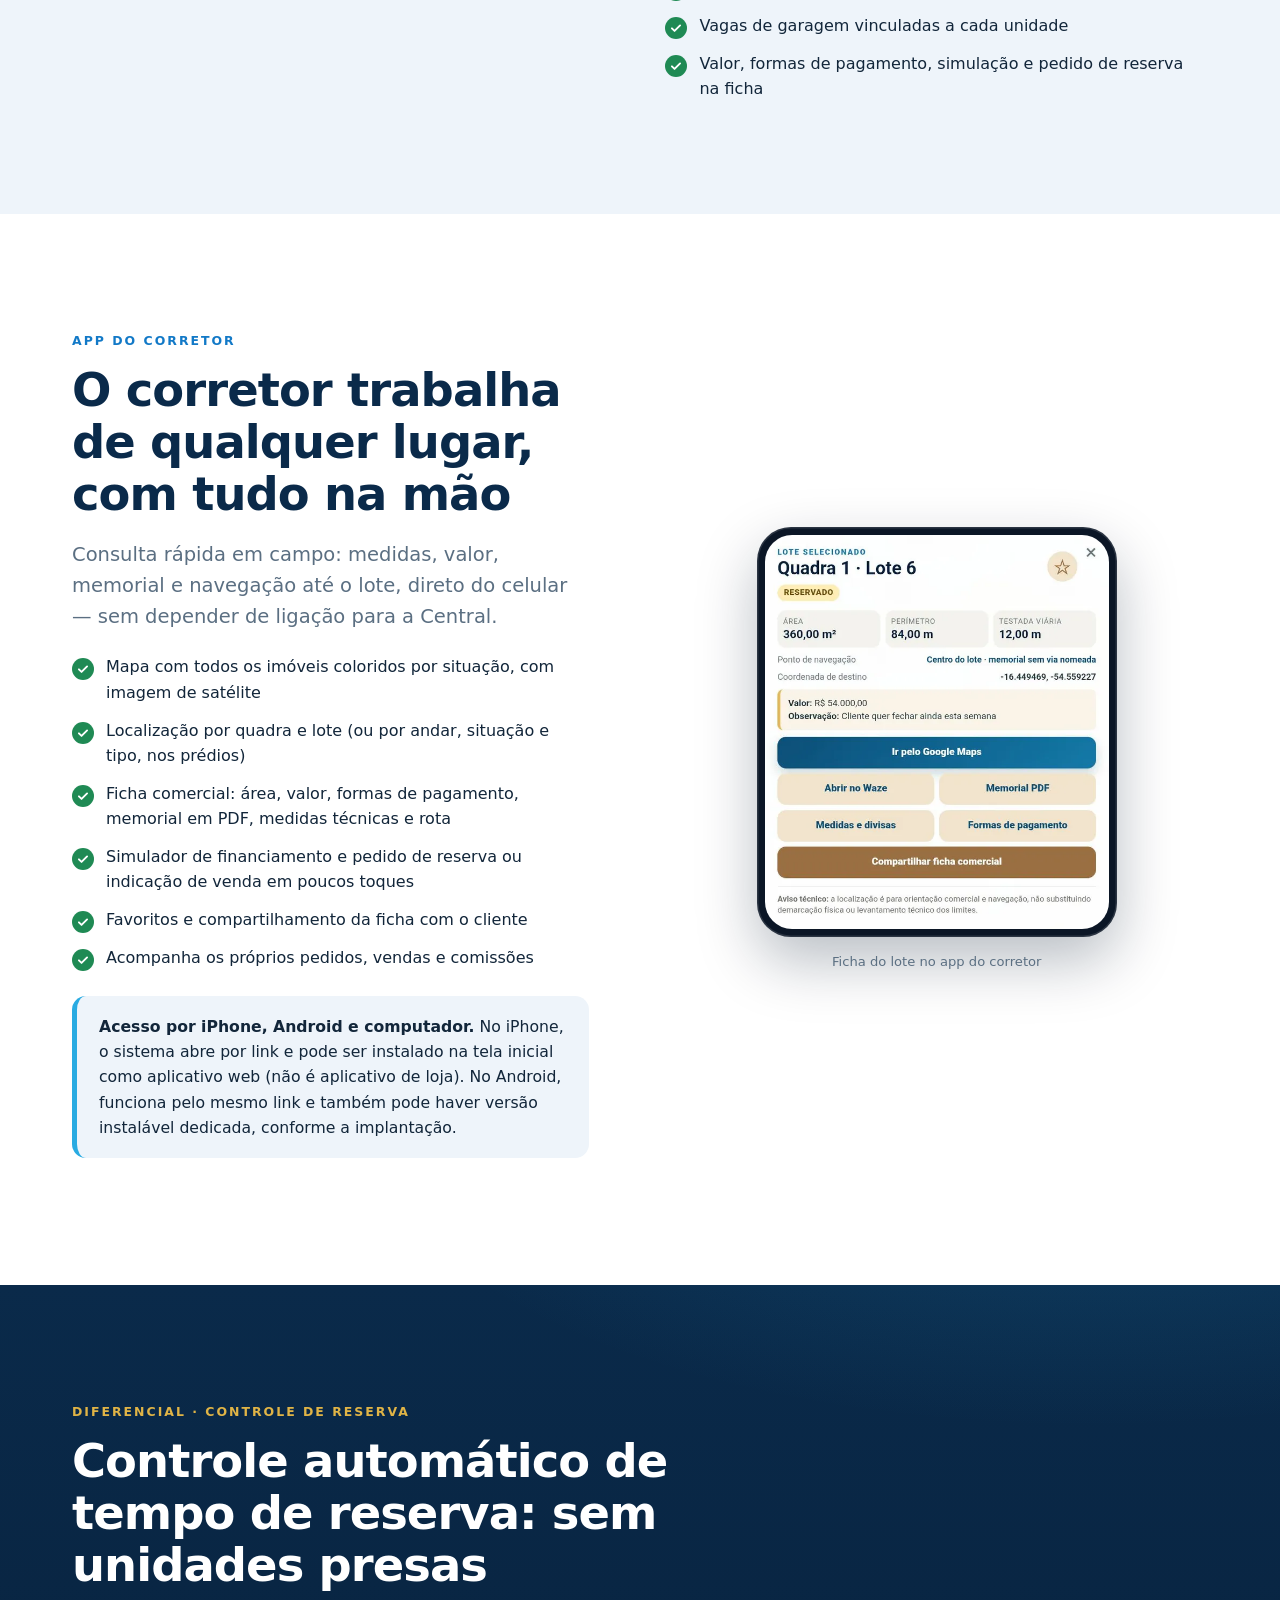
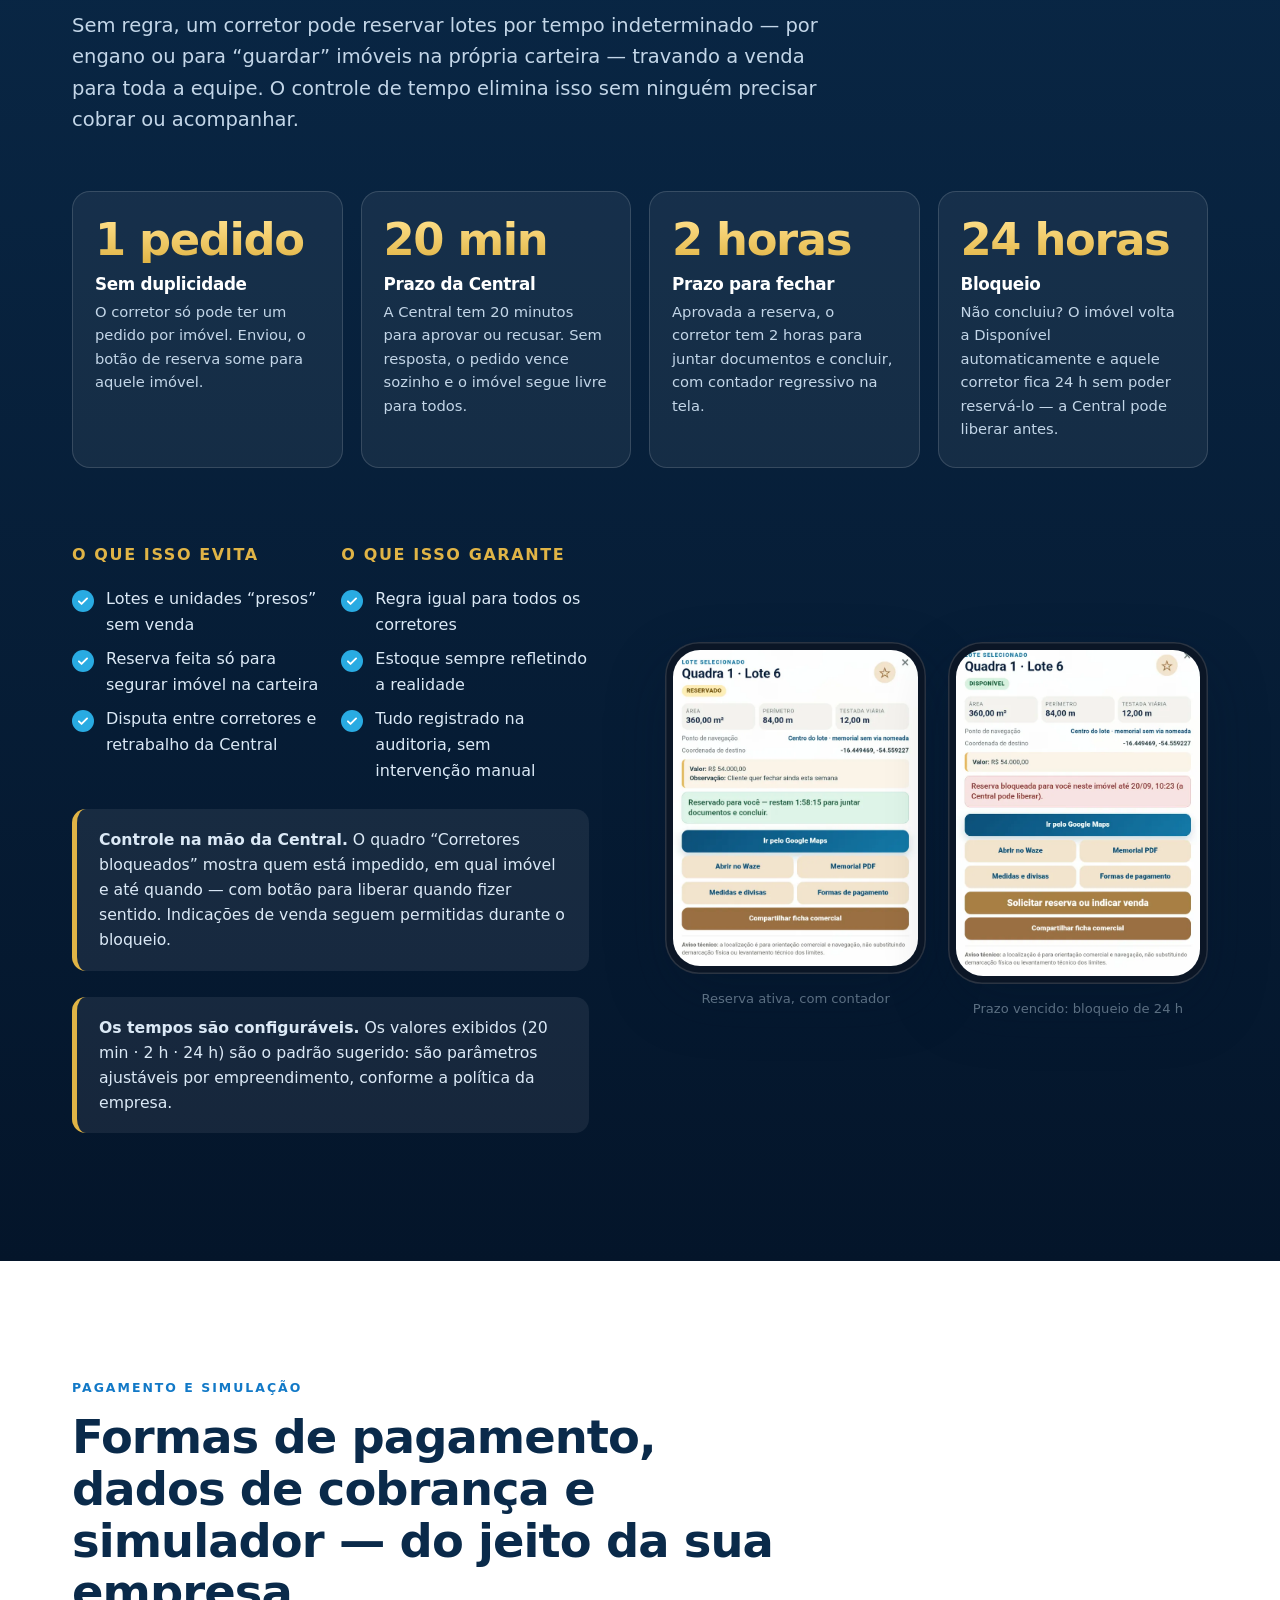
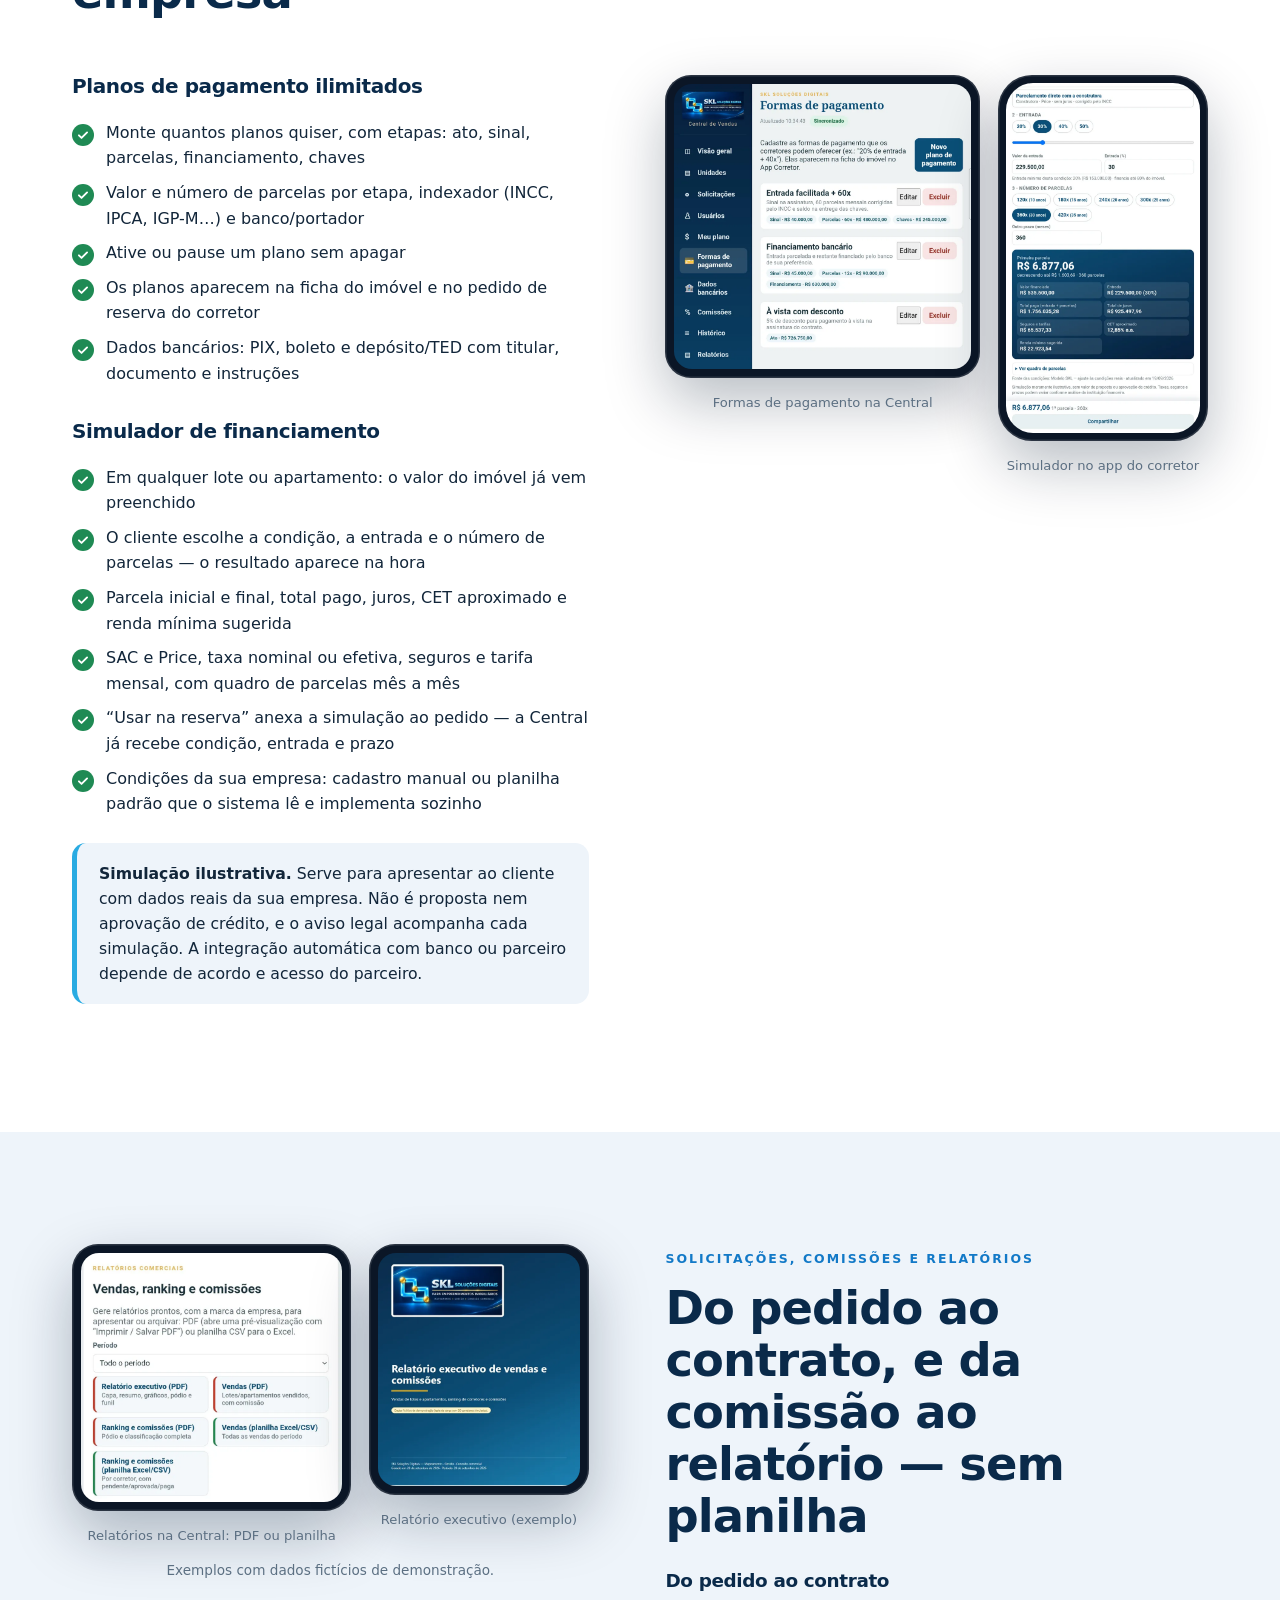
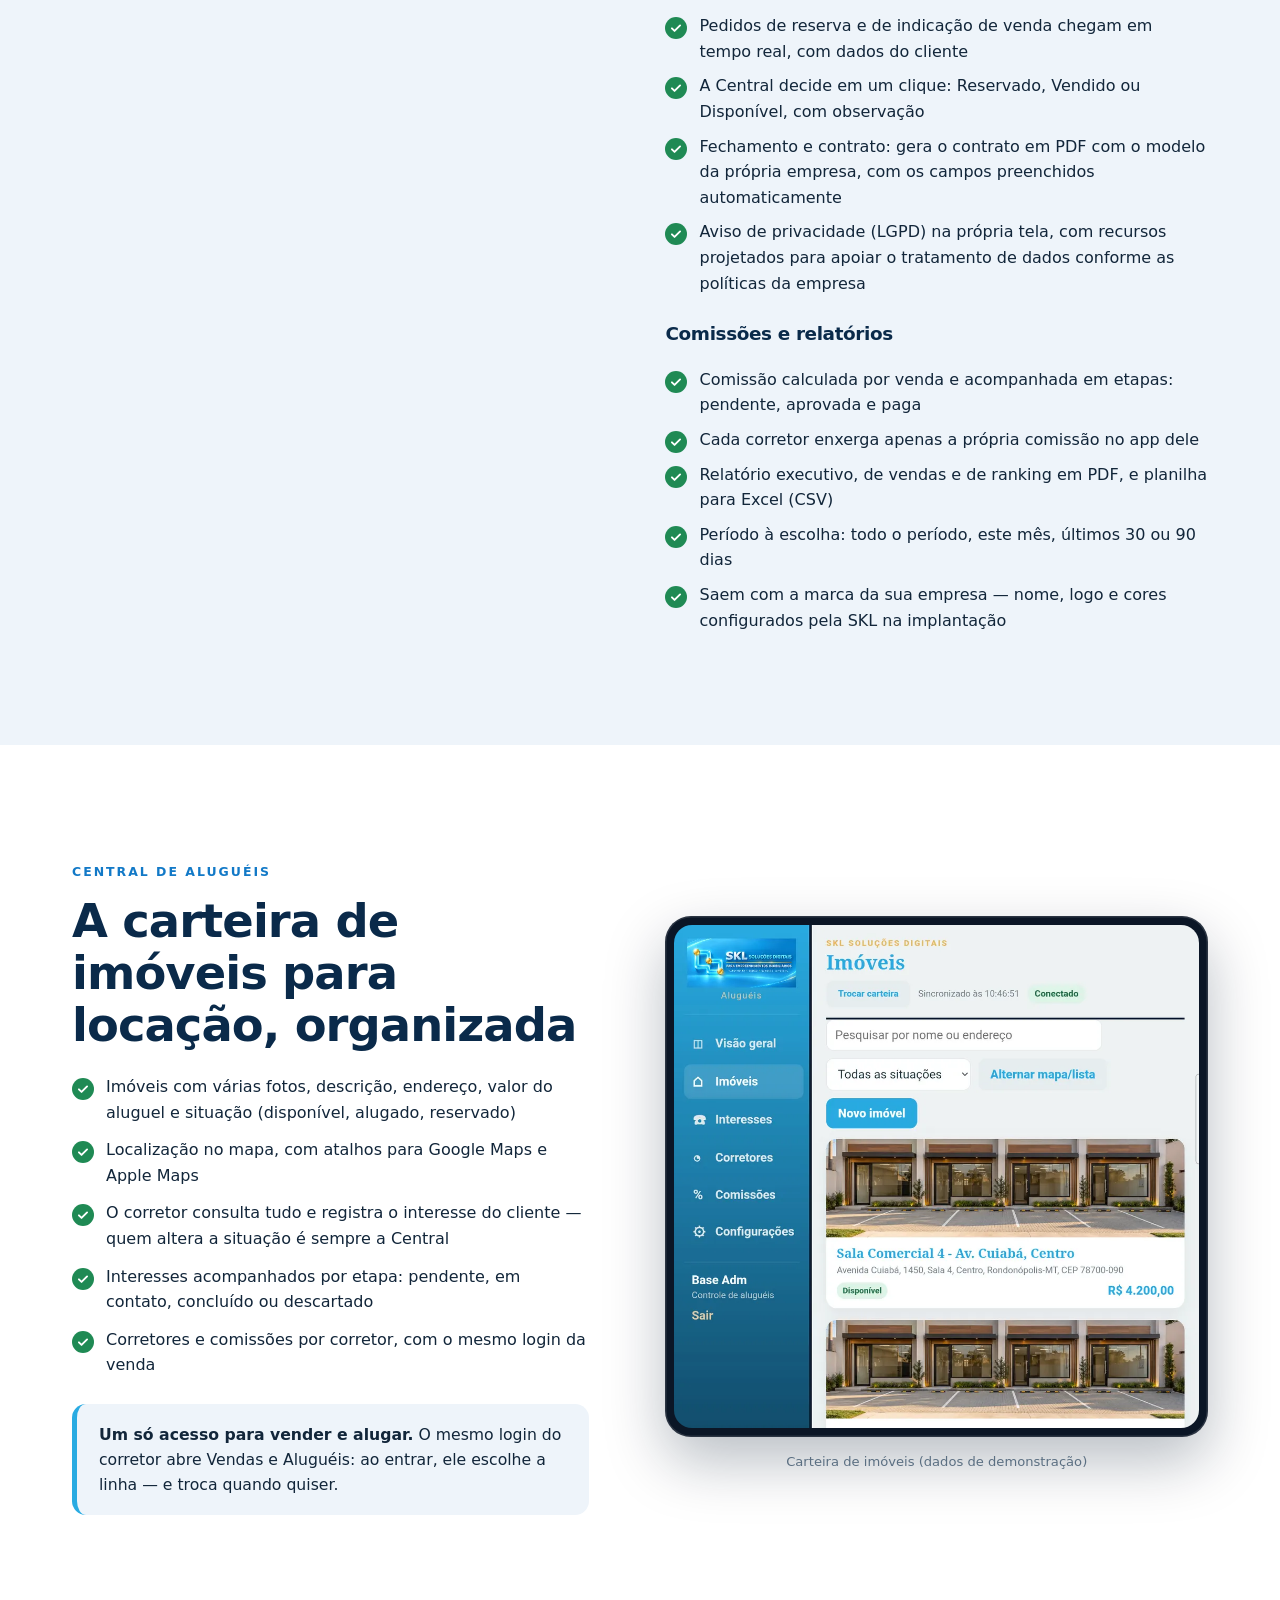
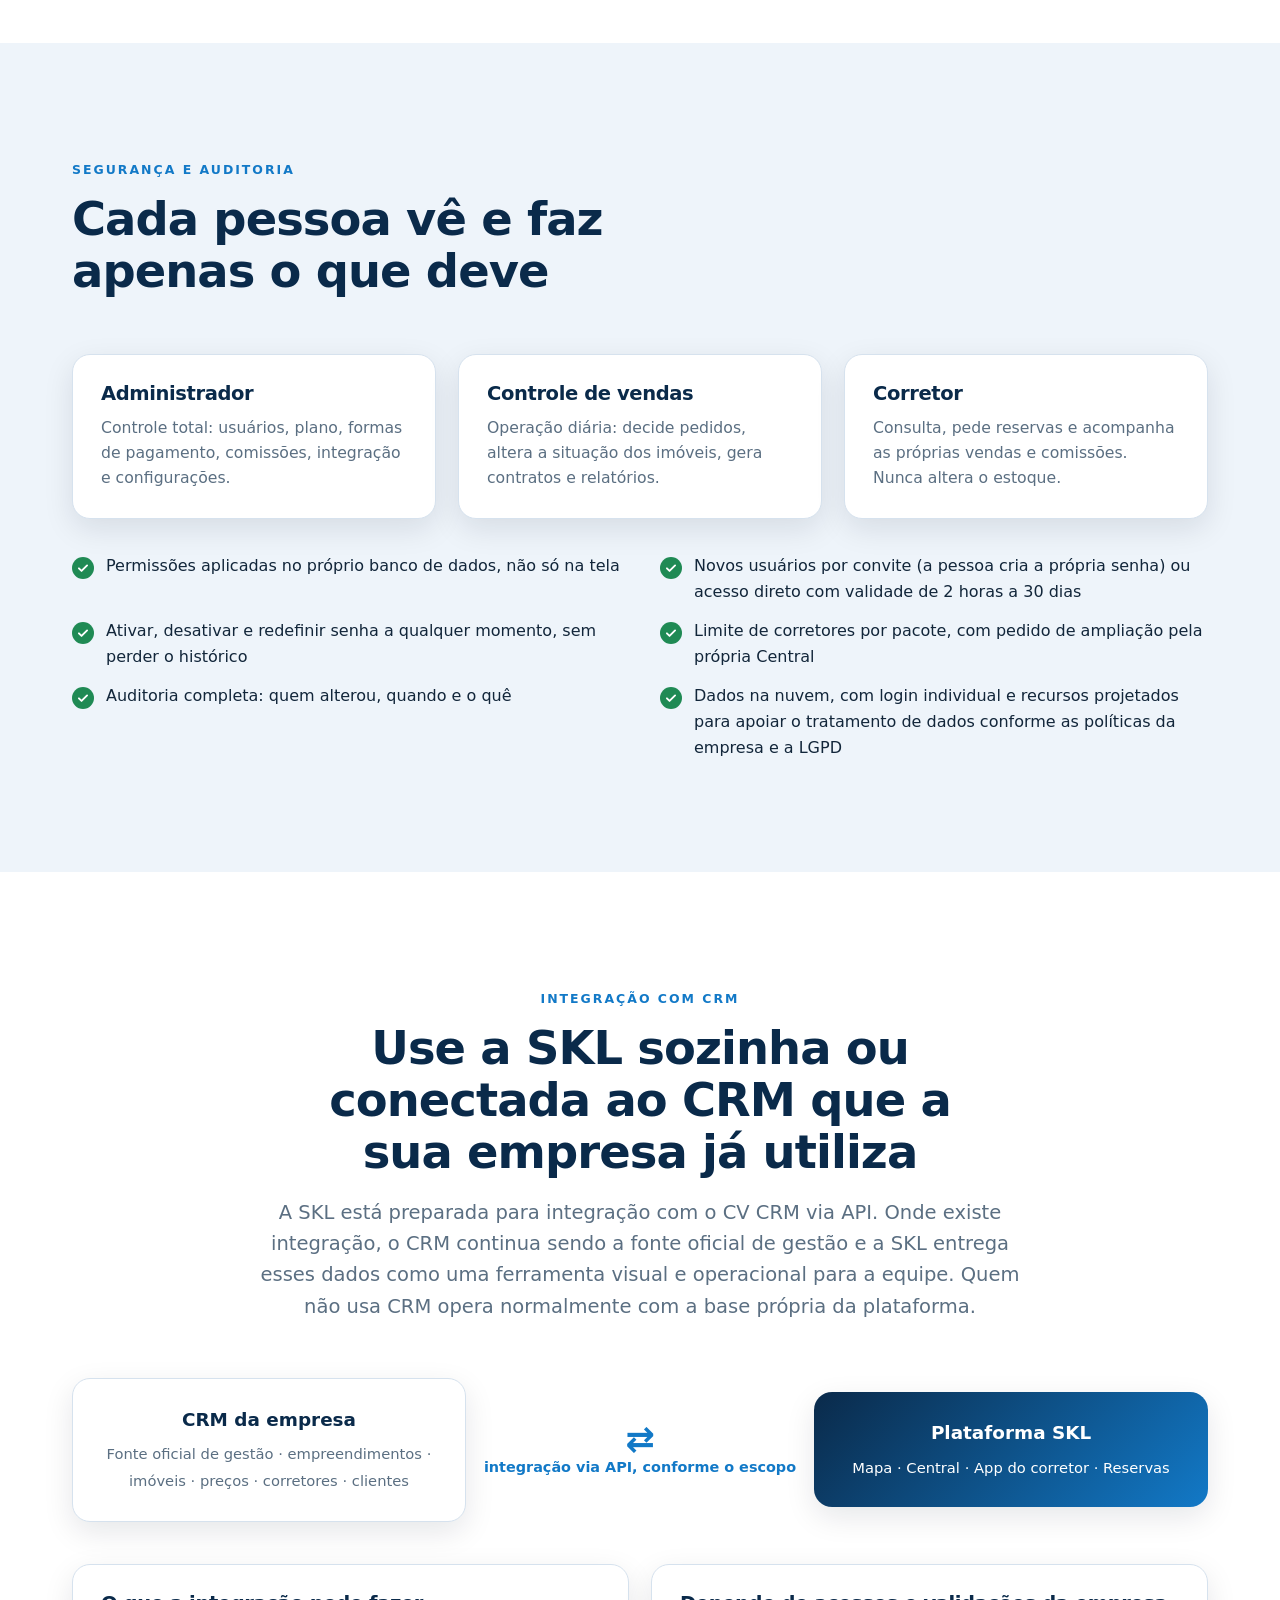
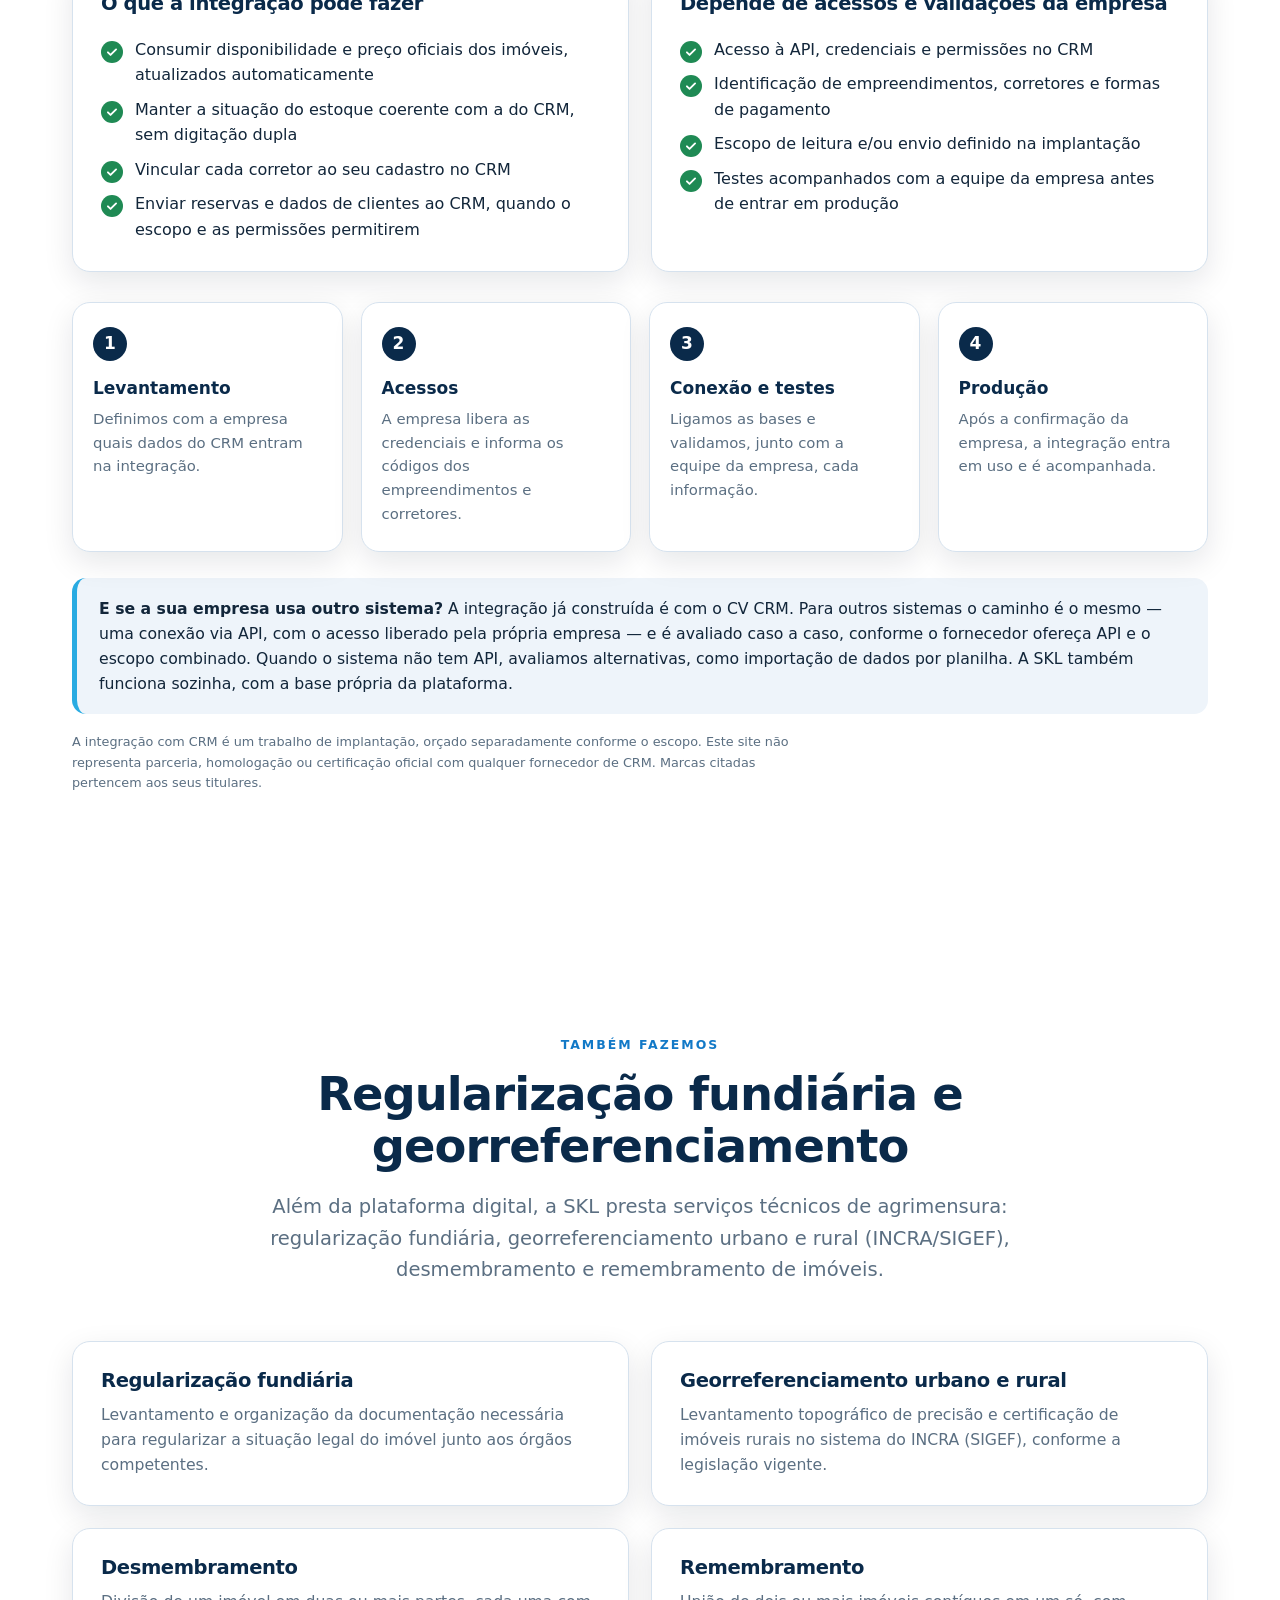
==== commit 3cb4910a: "Adiciona secao institucional (Quem somos) na home Co-Authored-By: Claude Sonnet 5 <noreply@anthropic" ====
--- a/index.html
+++ b/index.html
@@ -87,6 +87,17 @@
   </div>
 </section>
 
+<!-- SOBRE -->
+<section class="section section--soft" id="sobre">
+  <div class="wrap">
+    <div class="head head--center">
+      <span class="eyebrow">Quem somos</span>
+      <h2>Tecnologia e serviços técnicos para o setor imobiliário</h2>
+      <p class="lead">A SKL Soluções Digitais une duas frentes complementares: uma plataforma de gestão comercial completa — para loteamentos, prédios e aluguéis — e serviços técnicos de agrimensura, como regularização fundiária, georreferenciamento urbano e rural e desmembramento ou remembramento de imóveis. Acompanhamos o empreendimento desde o levantamento em campo até a venda, com um único ponto de contato.</p>
+    </div>
+  </div>
+</section>
+
 <!-- PROBLEMA -->
 <section class="section" id="problema">
   <div class="wrap">
